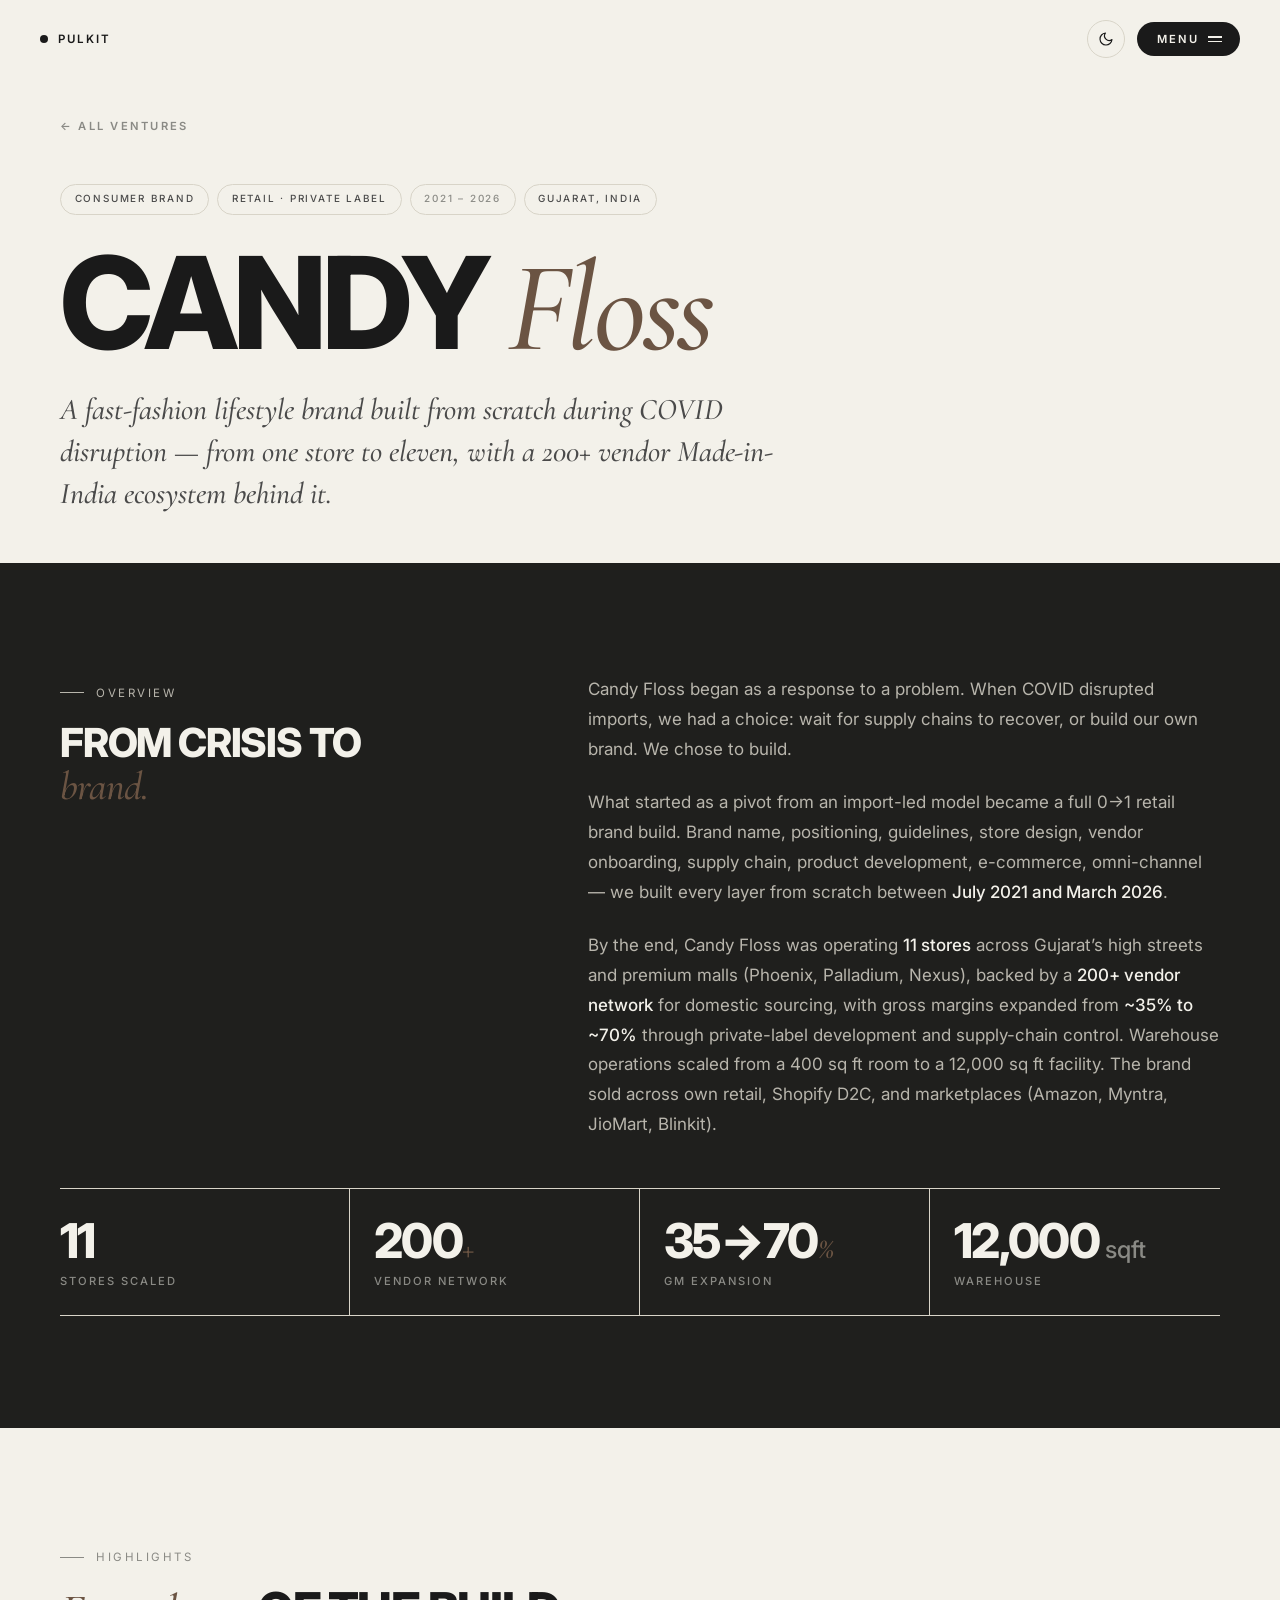
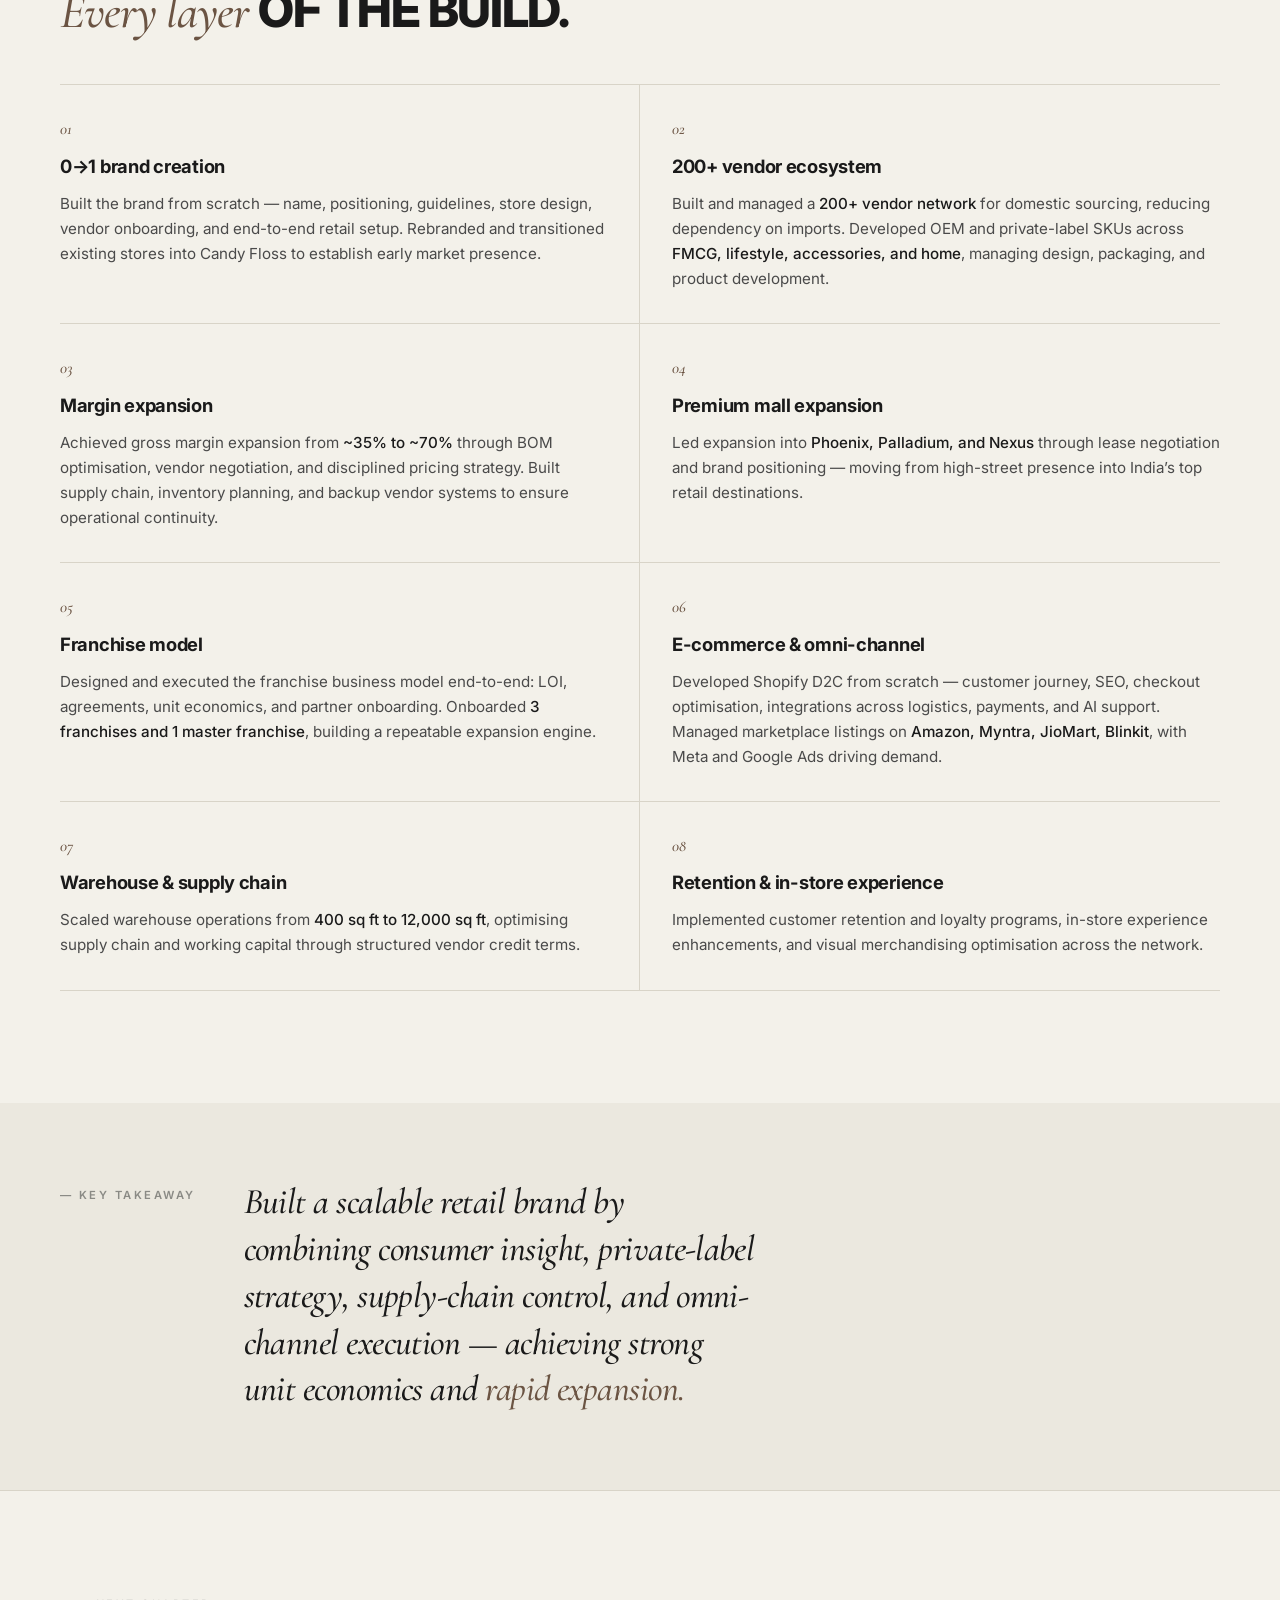
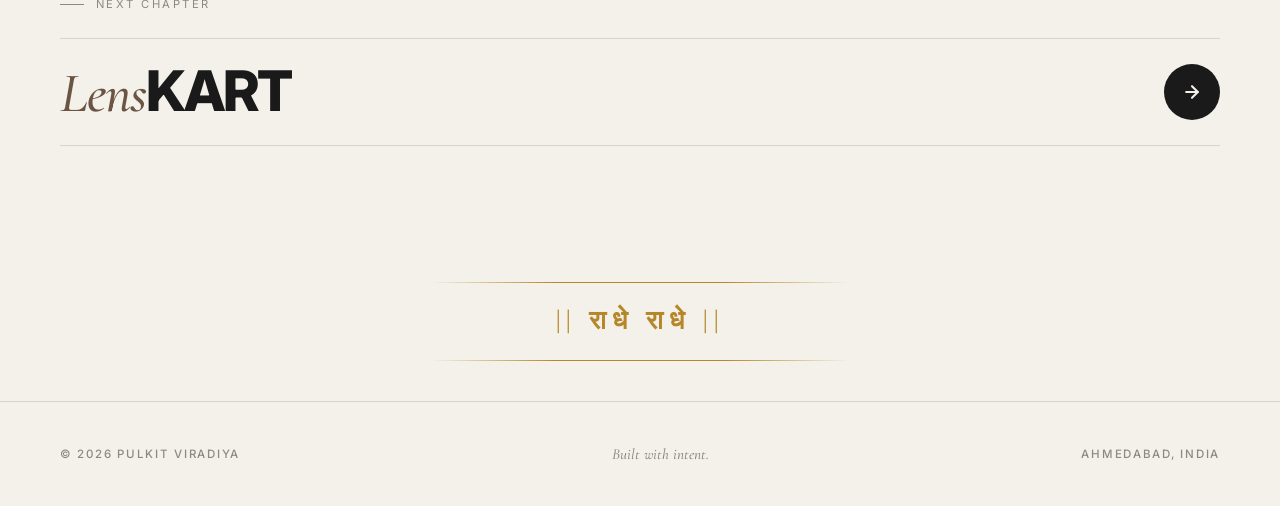
==== candy-floss.html @ 80aed4a4 "Fix stat grid padding and dark mode border visibility" ====
<!DOCTYPE html>
<html lang="en" data-theme="light">
<head>
<meta charset="UTF-8" />
<meta name="viewport" content="width=device-width, initial-scale=1.0" />
<meta name="description" content="Candy Floss — a fast-fashion lifestyle brand built 0→1 during COVID, scaled to 11 stores across Gujarat with a Made-in-India private label ecosystem. Co-founded by Pulkit Viradiya." />
<title>Candy Floss — Pulkit Viradiya</title>
<link rel="preconnect" href="https://fonts.googleapis.com">
<link rel="preconnect" href="https://fonts.gstatic.com" crossorigin>
<link href="https://fonts.googleapis.com/css2?family=Cormorant+Garamond:ital,wght@0,400;0,500;0,600;0,700;1,400;1,500;1,600&family=Inter:wght@300;400;500;600;700;800&display=swap" rel="stylesheet">
<style>

  :root {
    --bg: #f3f1ea; --bg-deep: #ebe8df; --bg-card: #ffffff;
    --ink: #1a1a1a; --ink-soft: #4a4a4a; --ink-mute: #8a8a85;
    --line: #d8d4c8;
    --dark-bg: #1f1f1d; --dark-bg-2: #2a2a26;
    --dark-ink: #f3f1ea; --dark-ink-soft: #b8b5ac; --dark-line: #3a3a36;
    --accent: #6b5443;
    --serif: 'Cormorant Garamond', Georgia, serif;
    --sans: 'Inter', -apple-system, BlinkMacSystemFont, sans-serif;
    --maxw: 1240px;
    --pad: clamp(1.25rem, 4vw, 2.5rem);
    --section-pad: clamp(4rem, 9vw, 7rem);
  }
  [data-theme="dark"] {
    --bg: #161614; --bg-deep: #1f1f1d; --bg-card: #1f1f1d;
    --ink: #f3f1ea; --ink-soft: #c9c6bd; --ink-mute: #7a7872;
    --line: #484840; --accent: #c69a7a;
  }
  * { box-sizing: border-box; margin: 0; padding: 0; }
  html { scroll-behavior: smooth; }
  body {
    font-family: var(--sans); background: var(--bg); color: var(--ink);
    line-height: 1.6; font-size: 16px;
    -webkit-font-smoothing: antialiased; -moz-osx-font-smoothing: grayscale;
    transition: background 0.4s, color 0.4s; overflow-x: hidden;
  }
  ::selection { background: var(--ink); color: var(--bg); }
  .container { max-width: var(--maxw); margin: 0 auto; padding: 0 var(--pad); }
  section { padding: var(--section-pad) 0; }

  /* Nav */
  .nav { position: fixed; top: 0; left: 0; right: 0; z-index: 50;
    padding: 1.25rem var(--pad); display: flex; align-items: center;
    justify-content: space-between; transition: background 0.4s, backdrop-filter 0.4s; }
  .nav.scrolled { background: color-mix(in srgb, var(--bg) 85%, transparent);
    backdrop-filter: blur(12px); -webkit-backdrop-filter: blur(12px);
    border-bottom: 1px solid var(--line); }
  .nav-logo { display: inline-flex; align-items: center; gap: 0.6rem;
    text-decoration: none; color: var(--ink); font-size: 0.72rem;
    font-weight: 600; letter-spacing: 0.18em; text-transform: uppercase; }
  .nav-logo .dot { width: 8px; height: 8px; border-radius: 50%; background: var(--ink); }
  .nav-right { display: flex; align-items: center; gap: 0.75rem; }
  .menu-pill { display: inline-flex; align-items: center; gap: 0.6rem;
    background: var(--ink); color: var(--bg); padding: 0.65rem 1.1rem 0.65rem 1.25rem;
    border-radius: 999px; font-size: 0.7rem; font-weight: 600;
    letter-spacing: 0.18em; text-transform: uppercase; border: none;
    cursor: pointer; transition: transform 0.2s; font-family: var(--sans); }
  .menu-pill:hover { transform: translateY(-1px); }
  .menu-pill .lines { display: flex; flex-direction: column; gap: 3px; }
  .menu-pill .lines span { display: block; width: 14px; height: 1.5px; background: var(--bg); }
  .theme-toggle { background: transparent; border: 1px solid var(--line);
    color: var(--ink); width: 38px; height: 38px; border-radius: 50%;
    cursor: pointer; display: inline-flex; align-items: center;
    justify-content: center; transition: border-color 0.2s, transform 0.3s; }
  .theme-toggle:hover { border-color: var(--ink); transform: rotate(20deg); }
  .theme-toggle svg { width: 16px; height: 16px; }
  .theme-toggle .sun { display: none; }
  [data-theme="dark"] .theme-toggle .sun { display: block; }
  [data-theme="dark"] .theme-toggle .moon { display: none; }

  /* Menu overlay */
  .menu-overlay { position: fixed; inset: 0; background: var(--ink);
    color: var(--bg); z-index: 100; display: flex; align-items: center;
    justify-content: center; opacity: 0; pointer-events: none;
    transition: opacity 0.4s; }
  .menu-overlay.open { opacity: 1; pointer-events: auto; }
  .menu-overlay ul { list-style: none; text-align: center;
    display: flex; flex-direction: column; gap: 1.25rem; }
  .menu-overlay a { font-family: var(--serif); font-size: clamp(2.25rem, 7vw, 4.5rem);
    color: var(--bg); text-decoration: none; font-weight: 500;
    line-height: 1; letter-spacing: -0.02em; transition: opacity 0.2s;
    display: inline-block; }
  .menu-overlay a:hover { opacity: 0.6; font-style: italic; }
  .menu-overlay .close { position: absolute; top: 1.5rem; right: 1.5rem;
    background: transparent; border: 1px solid var(--bg); color: var(--bg);
    width: 44px; height: 44px; border-radius: 50%; cursor: pointer;
    font-size: 1.25rem; }

  /* Marquee */
  .marquee { background: var(--ink); color: var(--bg); padding: 1.25rem 0;
    overflow: hidden; white-space: nowrap; }
  .marquee-track { display: inline-flex; animation: marquee 35s linear infinite; will-change: transform; }
  .marquee-group { display: inline-flex; align-items: center; gap: 2.5rem; padding-right: 2.5rem; }
  .marquee span { font-family: var(--serif); font-style: italic;
    font-size: clamp(1.5rem, 3vw, 2.25rem); font-weight: 500; letter-spacing: -0.01em; }
  .marquee .diamond { color: var(--accent); font-family: var(--sans);
    font-style: normal; font-size: 1rem; }
  @keyframes marquee { from { transform: translateX(0); } to { transform: translateX(-50%); } }

  /* Section heading */
  .section-label { font-size: 0.72rem; letter-spacing: 0.22em;
    text-transform: uppercase; color: var(--ink-mute); margin-bottom: 1.25rem;
    display: inline-flex; align-items: center; gap: 0.75rem; }
  .section-label::before { content: ''; width: 24px; height: 1px; background: var(--ink-mute); }

  /* Footer */
  footer { border-top: 1px solid var(--line); padding: 2.5rem 0; }
  .footer-inner { max-width: var(--maxw); margin: 0 auto; padding: 0 var(--pad);
    display: flex; justify-content: space-between; align-items: center;
    flex-wrap: wrap; gap: 1rem; font-size: 0.72rem; color: var(--ink-mute);
    letter-spacing: 0.15em; text-transform: uppercase; font-weight: 500; }
  .footer-inner .mark { font-family: var(--serif); font-style: italic;
    text-transform: none; letter-spacing: 0; font-size: 0.95rem; }
  /* Radhe Radhe */
  .radhe-section { text-align: center; padding: 2.5rem var(--pad) 2.5rem; }
  .radhe-rule { border: none; height: 1px;
    background: linear-gradient(to right, transparent, #b5872a 30%, #b5872a 70%, transparent);
    margin: 0 auto; max-width: 420px; }
  .radhe-text { font-family: var(--serif); font-size: 1.65rem; font-weight: 700;
    letter-spacing: 0.24em; color: #b5872a; padding: 1.1rem 0; display: block; }
  [data-theme="dark"] .radhe-rule { background: linear-gradient(to right, transparent, #e8c46a 30%, #e8c46a 70%, transparent); }
  [data-theme="dark"] .radhe-text { color: #e8c46a; }

  /* Reveal */
  .reveal { opacity: 0; transform: translateY(28px);
    transition: opacity 1s cubic-bezier(0.2, 0.8, 0.2, 1),
                transform 1s cubic-bezier(0.2, 0.8, 0.2, 1); }
  .reveal.in { opacity: 1; transform: translateY(0); }
  .reveal.delay-1 { transition-delay: 0.08s; }
  .reveal.delay-2 { transition-delay: 0.16s; }
  .reveal.delay-3 { transition-delay: 0.24s; }
  .reveal.delay-4 { transition-delay: 0.32s; }

  @media (prefers-reduced-motion: reduce) {
    *, *::before, *::after { animation-duration: 0.01ms !important; transition-duration: 0.01ms !important; }
    .reveal { opacity: 1; transform: none; }
    .marquee-track { animation: none; }
  }


  /* Venture detail page */
  .v-hero { padding-top: 7rem; padding-bottom: 3rem; position: relative; }
  .v-back { display: inline-flex; align-items: center; gap: 0.5rem;
    font-size: 0.7rem; letter-spacing: 0.2em; text-transform: uppercase;
    color: var(--ink-mute); text-decoration: none; font-weight: 600;
    margin-bottom: 3rem; transition: color 0.2s, gap 0.3s; }
  .v-back:hover { color: var(--ink); gap: 0.75rem; }
  .v-meta-row { display: flex; gap: 0.5rem; flex-wrap: wrap; margin-bottom: 2rem; }
  .v-tag { font-size: 0.62rem; letter-spacing: 0.18em; text-transform: uppercase;
    color: var(--ink-soft); border: 1px solid var(--line); padding: 0.4rem 0.85rem;
    border-radius: 999px; font-weight: 500; }
  .v-tag.status-current { color: var(--accent); border-color: var(--accent); }
  .v-tag.status-past { color: var(--ink-mute); }
  .v-hero h1 { font-family: var(--sans); font-weight: 800;
    font-size: clamp(3rem, 11vw, 8rem); line-height: 0.88;
    letter-spacing: -0.04em; text-transform: uppercase; margin-bottom: 1.5rem; }
  .v-hero h1 em { font-family: var(--serif); font-style: italic;
    font-weight: 500; color: var(--accent); text-transform: none; letter-spacing: -0.025em; }
  .v-tagline { font-family: var(--serif); font-style: italic;
    font-size: clamp(1.35rem, 2.5vw, 1.875rem); color: var(--ink-soft);
    line-height: 1.4; max-width: 720px; font-weight: 500; }

  /* Overview band — dark */
  .v-overview { background: var(--dark-bg); color: var(--dark-ink); }
  [data-theme="dark"] .v-overview { background: var(--dark-bg-2); }
  .v-overview .section-label { color: var(--dark-ink-soft); }
  .v-overview .section-label::before { background: var(--dark-ink-soft); }
  .v-overview-grid { display: grid; grid-template-columns: 1fr 1.4fr;
    gap: clamp(2rem, 6vw, 5rem); align-items: start; }
  @media (max-width: 900px) { .v-overview-grid { grid-template-columns: 1fr; gap: 2rem; } }
  .v-overview h2 { font-family: var(--sans); font-weight: 800;
    font-size: clamp(1.75rem, 3.5vw, 2.5rem); line-height: 1.05;
    letter-spacing: -0.03em; text-transform: uppercase; }
  .v-overview h2 em { font-family: var(--serif); font-style: italic;
    font-weight: 500; color: var(--accent); text-transform: none; letter-spacing: -0.02em; }
  .v-overview p { font-size: 1.0625rem; color: var(--dark-ink-soft);
    line-height: 1.75; margin-bottom: 1.5rem; max-width: 62ch; }
  .v-overview p:last-child { margin-bottom: 0; }
  .v-overview strong { color: var(--dark-ink); font-weight: 500; }

  /* Stats hero — big numbers */
  .v-stats-hero { display: grid; grid-template-columns: repeat(4, 1fr);
    border-top: 1px solid var(--line); border-bottom: 1px solid var(--line);
    margin-top: 3rem; }
  @media (max-width: 700px) { .v-stats-hero { grid-template-columns: repeat(2, 1fr); } }
  .v-stat { padding: 1.75rem var(--pad) 1.5rem 1.5rem; border-right: 1px solid var(--line); }
  .v-stat:first-child { padding-left: 0; }
  .v-stat:last-child { border-right: none; }
  @media (max-width: 700px) {
    .v-stat:nth-child(2) { border-right: none; }
    .v-stat:nth-child(1), .v-stat:nth-child(2) { border-bottom: 1px solid var(--line); }
  }
  .v-stat-num { font-family: var(--sans); font-weight: 800;
    font-size: clamp(2rem, 4.5vw, 3rem); letter-spacing: -0.035em;
    line-height: 1; margin-bottom: 0.5rem; }
  .v-stat-num em { font-family: var(--serif); font-style: italic;
    color: var(--accent); font-weight: 500; font-size: 0.65em; }
  .v-stat-num .unit { font-family: var(--sans); font-style: normal;
    color: var(--ink-mute); font-weight: 500; font-size: 0.5em; letter-spacing: 0; }
  .v-stat-lbl { font-size: 0.7rem; letter-spacing: 0.18em;
    text-transform: uppercase; color: var(--ink-mute); font-weight: 500; }

  /* Highlights section */
  .v-highlights .section-title { font-family: var(--sans); font-weight: 800;
    font-size: clamp(2rem, 4.5vw, 3rem); line-height: 1.0;
    letter-spacing: -0.03em; text-transform: uppercase; margin-bottom: 3rem;
    max-width: 800px; }
  .v-highlights .section-title em { font-family: var(--serif); font-style: italic;
    font-weight: 500; color: var(--accent); text-transform: none; letter-spacing: -0.02em; }
  .v-highlight-grid { display: grid; grid-template-columns: repeat(2, 1fr);
    gap: 0; border-top: 1px solid var(--line); }
  @media (max-width: 800px) { .v-highlight-grid { grid-template-columns: 1fr; } }
  .v-highlight { padding: 2rem 2rem 2rem 0; border-bottom: 1px solid var(--line);
    border-right: 1px solid var(--line); }
  .v-highlight:nth-child(2n) { border-right: none; padding-right: 0; padding-left: 2rem; }
  @media (max-width: 800px) {
    .v-highlight { border-right: none; padding-right: 0; padding-left: 0; }
    .v-highlight:nth-child(2n) { padding-left: 0; }
  }
  .v-highlight-num { font-family: var(--serif); font-style: italic;
    color: var(--accent); font-weight: 500; font-size: 1rem;
    letter-spacing: -0.01em; margin-bottom: 0.75rem; display: block; }
  .v-highlight h3 { font-family: var(--sans); font-weight: 700;
    font-size: 1.15rem; line-height: 1.3; letter-spacing: -0.015em;
    margin-bottom: 0.75rem; color: var(--ink); }
  .v-highlight p { font-size: 0.95rem; color: var(--ink-soft); line-height: 1.65; }
  .v-highlight p strong { color: var(--ink); font-weight: 500; }

  /* Outcome / pullquote */
  .v-outcome { padding: clamp(3rem, 6vw, 5rem) 0; background: var(--bg-deep); }
  [data-theme="dark"] .v-outcome { background: var(--bg-deep); }
  .v-outcome-inner { display: grid; grid-template-columns: auto 1fr;
    gap: clamp(1.5rem, 4vw, 3rem); align-items: start; max-width: var(--maxw);
    margin: 0 auto; padding: 0 var(--pad); }
  @media (max-width: 700px) { .v-outcome-inner { grid-template-columns: 1fr; } }
  .v-outcome-label { font-size: 0.7rem; letter-spacing: 0.22em;
    text-transform: uppercase; color: var(--ink-mute); font-weight: 600;
    padding-top: 0.5rem; }
  .v-outcome blockquote { font-family: var(--serif); font-style: italic;
    font-weight: 500; font-size: clamp(1.5rem, 3.2vw, 2.25rem);
    line-height: 1.3; color: var(--ink); letter-spacing: -0.015em;
    max-width: 32ch; }
  .v-outcome blockquote em { color: var(--accent); }

  /* Next venture */
  .v-next { padding: clamp(4rem, 8vw, 6rem) 0; border-top: 1px solid var(--line); }
  .v-next-eyebrow { font-size: 0.7rem; letter-spacing: 0.22em;
    text-transform: uppercase; color: var(--ink-mute); margin-bottom: 1.5rem;
    display: inline-flex; align-items: center; gap: 0.75rem; }
  .v-next-eyebrow::before { content: ''; width: 24px; height: 1px; background: var(--ink-mute); }
  .v-next a { display: flex; justify-content: space-between; align-items: center;
    gap: 2rem; text-decoration: none; color: var(--ink); padding: 1.5rem 0;
    border-top: 1px solid var(--line); border-bottom: 1px solid var(--line);
    transition: padding 0.3s; flex-wrap: wrap; }
  .v-next a:hover { padding-left: 0.75rem; }
  .v-next-title { font-family: var(--sans); font-weight: 800;
    font-size: clamp(2rem, 5vw, 3.5rem); line-height: 1; letter-spacing: -0.03em;
    text-transform: uppercase; }
  .v-next-title em { font-family: var(--serif); font-style: italic;
    font-weight: 500; color: var(--accent); text-transform: none; letter-spacing: -0.02em; }
  .v-next-arrow { width: 56px; height: 56px; border-radius: 50%;
    background: var(--ink); color: var(--bg); display: inline-flex;
    align-items: center; justify-content: center; flex-shrink: 0;
    transition: transform 0.3s; }
  .v-next a:hover .v-next-arrow { transform: rotate(-45deg); }

</style>
</head>
<body>

<nav class="nav" id="nav">
  <a href="index.html" class="nav-logo"><span class="dot"></span> Pulkit</a>
  <div class="nav-right">
    <button class="theme-toggle" id="themeToggle" aria-label="Toggle theme">
      <svg class="moon" viewBox="0 0 24 24" fill="none" stroke="currentColor" stroke-width="1.75" stroke-linecap="round" stroke-linejoin="round"><path d="M21 12.79A9 9 0 1 1 11.21 3 7 7 0 0 0 21 12.79z"/></svg>
      <svg class="sun" viewBox="0 0 24 24" fill="none" stroke="currentColor" stroke-width="1.75" stroke-linecap="round" stroke-linejoin="round"><circle cx="12" cy="12" r="4"/><path d="M12 2v2M12 20v2M4.93 4.93l1.41 1.41M17.66 17.66l1.41 1.41M2 12h2M20 12h2M4.93 19.07l1.41-1.41M17.66 6.34l1.41-1.41"/></svg>
    </button>
    <button class="menu-pill" id="menuOpen" aria-label="Open menu">Menu <span class="lines"><span></span><span></span></span></button>
  </div>
</nav>

<div class="menu-overlay" id="menuOverlay" aria-hidden="true">
  <button class="close" id="menuClose" aria-label="Close menu">&times;</button>
  <ul>
    <li><a href="index.html#about" data-menu-link>About</a></li>
    <li><a href="journey.html" data-menu-link>Journey</a></li>
    <li><a href="index.html#ventures" data-menu-link>Ventures</a></li>
    <li><a href="pujan-energy.html" data-menu-link>Pujan Energy</a></li>
    <li><a href="candy-floss.html" data-menu-link>Candy Floss</a></li>
    <li><a href="lenskart.html" data-menu-link>Lenskart</a></li>
    <li><a href="ximivogue.html" data-menu-link>Ximivogue</a></li>
    <li><a href="index.html#contact" data-menu-link>Contact</a></li>
  </ul>
</div>

<main id="top">

  <section class="v-hero">
    <div class="container">
      <a href="index.html#ventures" class="v-back reveal">&larr; All ventures</a>
      <div class="v-meta-row reveal delay-1">
        <span class="v-tag ">Consumer Brand</span>
        <span class="v-tag ">Retail &middot; Private Label</span>
        <span class="v-tag status-past">2021 &ndash; 2026</span>
        <span class="v-tag ">Gujarat, India</span>
      </div>
      <h1 class="reveal delay-1">Candy <em>Floss</em></h1>
      <p class="v-tagline reveal delay-2">A fast-fashion lifestyle brand built from scratch during COVID disruption &mdash; from one store to <em>eleven,</em> with a 200+ vendor Made-in-India ecosystem behind it.</p>
    </div>
  </section>

  <section class="v-overview">
    <div class="container">
      <div class="v-overview-grid">
        <div class="reveal">
          <div class="section-label">Overview</div>
          <h2>From crisis to<br><em>brand.</em></h2>
        </div>
        <div class="reveal delay-1">
          <p>Candy Floss began as a response to a problem. When COVID disrupted imports, we had a choice: wait for supply chains to recover, or build our own brand. We chose to build.</p>
          <p>What started as a pivot from an import-led model became a full 0&rarr;1 retail brand build. Brand name, positioning, guidelines, store design, vendor onboarding, supply chain, product development, e-commerce, omni-channel &mdash; we built every layer from scratch between <strong>July 2021 and March 2026</strong>.</p>
          <p>By the end, Candy Floss was operating <strong>11 stores</strong> across Gujarat&rsquo;s high streets and premium malls (Phoenix, Palladium, Nexus), backed by a <strong>200+ vendor network</strong> for domestic sourcing, with gross margins expanded from <strong>~35% to ~70%</strong> through private-label development and supply-chain control. Warehouse operations scaled from a 400 sq ft room to a 12,000 sq ft facility. The brand sold across own retail, Shopify D2C, and marketplaces (Amazon, Myntra, JioMart, Blinkit).</p>
        </div>
      </div>
      <div class="v-stats-hero reveal delay-2">
        <div class="v-stat"><div class="v-stat-num">11</div><div class="v-stat-lbl">Stores scaled</div></div>
        <div class="v-stat"><div class="v-stat-num">200<em>+</em></div><div class="v-stat-lbl">Vendor network</div></div>
        <div class="v-stat"><div class="v-stat-num">35&rarr;70<em>%</em></div><div class="v-stat-lbl">GM expansion</div></div>
        <div class="v-stat"><div class="v-stat-num">12,000<span class="unit"> sqft</span></div><div class="v-stat-lbl">Warehouse</div></div>
      </div>
    </div>
  </section>

  <section class="v-highlights">
    <div class="container">
      <div class="reveal">
        <div class="section-label">Highlights</div>
        <h2 class="section-title"><em>Every layer</em> of the build.</h2>
      </div>
      <div class="v-highlight-grid">
        <div class="v-highlight reveal">
          <span class="v-highlight-num">01</span>
          <h3>0&rarr;1 brand creation</h3>
          <p>Built the brand from scratch &mdash; name, positioning, guidelines, store design, vendor onboarding, and end-to-end retail setup. Rebranded and transitioned existing stores into Candy Floss to establish early market presence.</p>
        </div>
        <div class="v-highlight reveal">
          <span class="v-highlight-num">02</span>
          <h3>200+ vendor ecosystem</h3>
          <p>Built and managed a <strong>200+ vendor network</strong> for domestic sourcing, reducing dependency on imports. Developed OEM and private-label SKUs across <strong>FMCG, lifestyle, accessories, and home</strong>, managing design, packaging, and product development.</p>
        </div>
        <div class="v-highlight reveal">
          <span class="v-highlight-num">03</span>
          <h3>Margin expansion</h3>
          <p>Achieved gross margin expansion from <strong>~35% to ~70%</strong> through BOM optimisation, vendor negotiation, and disciplined pricing strategy. Built supply chain, inventory planning, and backup vendor systems to ensure operational continuity.</p>
        </div>
        <div class="v-highlight reveal">
          <span class="v-highlight-num">04</span>
          <h3>Premium mall expansion</h3>
          <p>Led expansion into <strong>Phoenix, Palladium, and Nexus</strong> through lease negotiation and brand positioning &mdash; moving from high-street presence into India&rsquo;s top retail destinations.</p>
        </div>
        <div class="v-highlight reveal">
          <span class="v-highlight-num">05</span>
          <h3>Franchise model</h3>
          <p>Designed and executed the franchise business model end-to-end: LOI, agreements, unit economics, and partner onboarding. Onboarded <strong>3 franchises and 1 master franchise</strong>, building a repeatable expansion engine.</p>
        </div>
        <div class="v-highlight reveal">
          <span class="v-highlight-num">06</span>
          <h3>E-commerce &amp; omni-channel</h3>
          <p>Developed Shopify D2C from scratch &mdash; customer journey, SEO, checkout optimisation, integrations across logistics, payments, and AI support. Managed marketplace listings on <strong>Amazon, Myntra, JioMart, Blinkit</strong>, with Meta and Google Ads driving demand.</p>
        </div>
        <div class="v-highlight reveal">
          <span class="v-highlight-num">07</span>
          <h3>Warehouse &amp; supply chain</h3>
          <p>Scaled warehouse operations from <strong>400 sq ft to 12,000 sq ft</strong>, optimising supply chain and working capital through structured vendor credit terms.</p>
        </div>
        <div class="v-highlight reveal">
          <span class="v-highlight-num">08</span>
          <h3>Retention &amp; in-store experience</h3>
          <p>Implemented customer retention and loyalty programs, in-store experience enhancements, and visual merchandising optimisation across the network.</p>
        </div>
      </div>
    </div>
  </section>

  <section class="v-outcome">
    <div class="v-outcome-inner">
      <div class="v-outcome-label reveal">— Key takeaway</div>
      <blockquote class="reveal delay-1">Built a scalable retail brand by combining consumer insight, private-label strategy, supply-chain control, and omni-channel execution &mdash; achieving strong unit economics and <em>rapid expansion.</em></blockquote>
    </div>
  </section>

  <section class="v-next">
    <div class="container">
      <div class="v-next-eyebrow reveal">Next chapter</div>
      <a href="lenskart.html" class="reveal delay-1">
        <span class="v-next-title"><em>Lens</em>kart</span>
        <span class="v-next-arrow">
          <svg width="20" height="20" viewBox="0 0 24 24" fill="none" stroke="currentColor" stroke-width="2.5" stroke-linecap="round" stroke-linejoin="round"><line x1="5" y1="12" x2="19" y2="12"/><polyline points="12 5 19 12 12 19"/></svg>
        </span>
      </a>
    </div>
  </section>

</main>

<div class="radhe-section">
  <hr class="radhe-rule">
  <span class="radhe-text">|| राधे राधे ||</span>
  <hr class="radhe-rule">
</div>
<footer>
  <div class="footer-inner">
    <span>&copy; <span id="year"></span> Pulkit Viradiya</span>
    <span class="mark">Built with intent.</span>
    <span>Ahmedabad, India</span>
  </div>
</footer>

<script>
  document.getElementById('year').textContent = new Date().getFullYear();
  const root = document.documentElement;
  const toggle = document.getElementById('themeToggle');
  const stored = localStorage.getItem('theme');
  const prefersDark = window.matchMedia('(prefers-color-scheme: dark)').matches;
  if (stored) root.setAttribute('data-theme', stored);
  else if (prefersDark) root.setAttribute('data-theme', 'dark');
  toggle.addEventListener('click', () => {
    const next = root.getAttribute('data-theme') === 'dark' ? 'light' : 'dark';
    root.setAttribute('data-theme', next);
    localStorage.setItem('theme', next);
  });
  const nav = document.getElementById('nav');
  const onScroll = () => { nav.classList.toggle('scrolled', window.scrollY > 20); };
  onScroll(); window.addEventListener('scroll', onScroll, { passive: true });
  const menuOverlay = document.getElementById('menuOverlay');
  document.getElementById('menuOpen').addEventListener('click', () => {
    menuOverlay.classList.add('open'); document.body.style.overflow = 'hidden';
  });
  document.getElementById('menuClose').addEventListener('click', () => {
    menuOverlay.classList.remove('open'); document.body.style.overflow = '';
  });
  document.querySelectorAll('[data-menu-link]').forEach(a => a.addEventListener('click', () => {
    menuOverlay.classList.remove('open'); document.body.style.overflow = '';
  }));
  document.addEventListener('keydown', (e) => { if (e.key === 'Escape') { menuOverlay.classList.remove('open'); document.body.style.overflow = ''; } });
  const io = new IntersectionObserver((entries) => {
    entries.forEach(entry => { if (entry.isIntersecting) { entry.target.classList.add('in'); io.unobserve(entry.target); } });
  }, { threshold: 0.12, rootMargin: '0px 0px -40px 0px' });
  document.querySelectorAll('.reveal').forEach(el => io.observe(el));
</script>

</body>
</html>
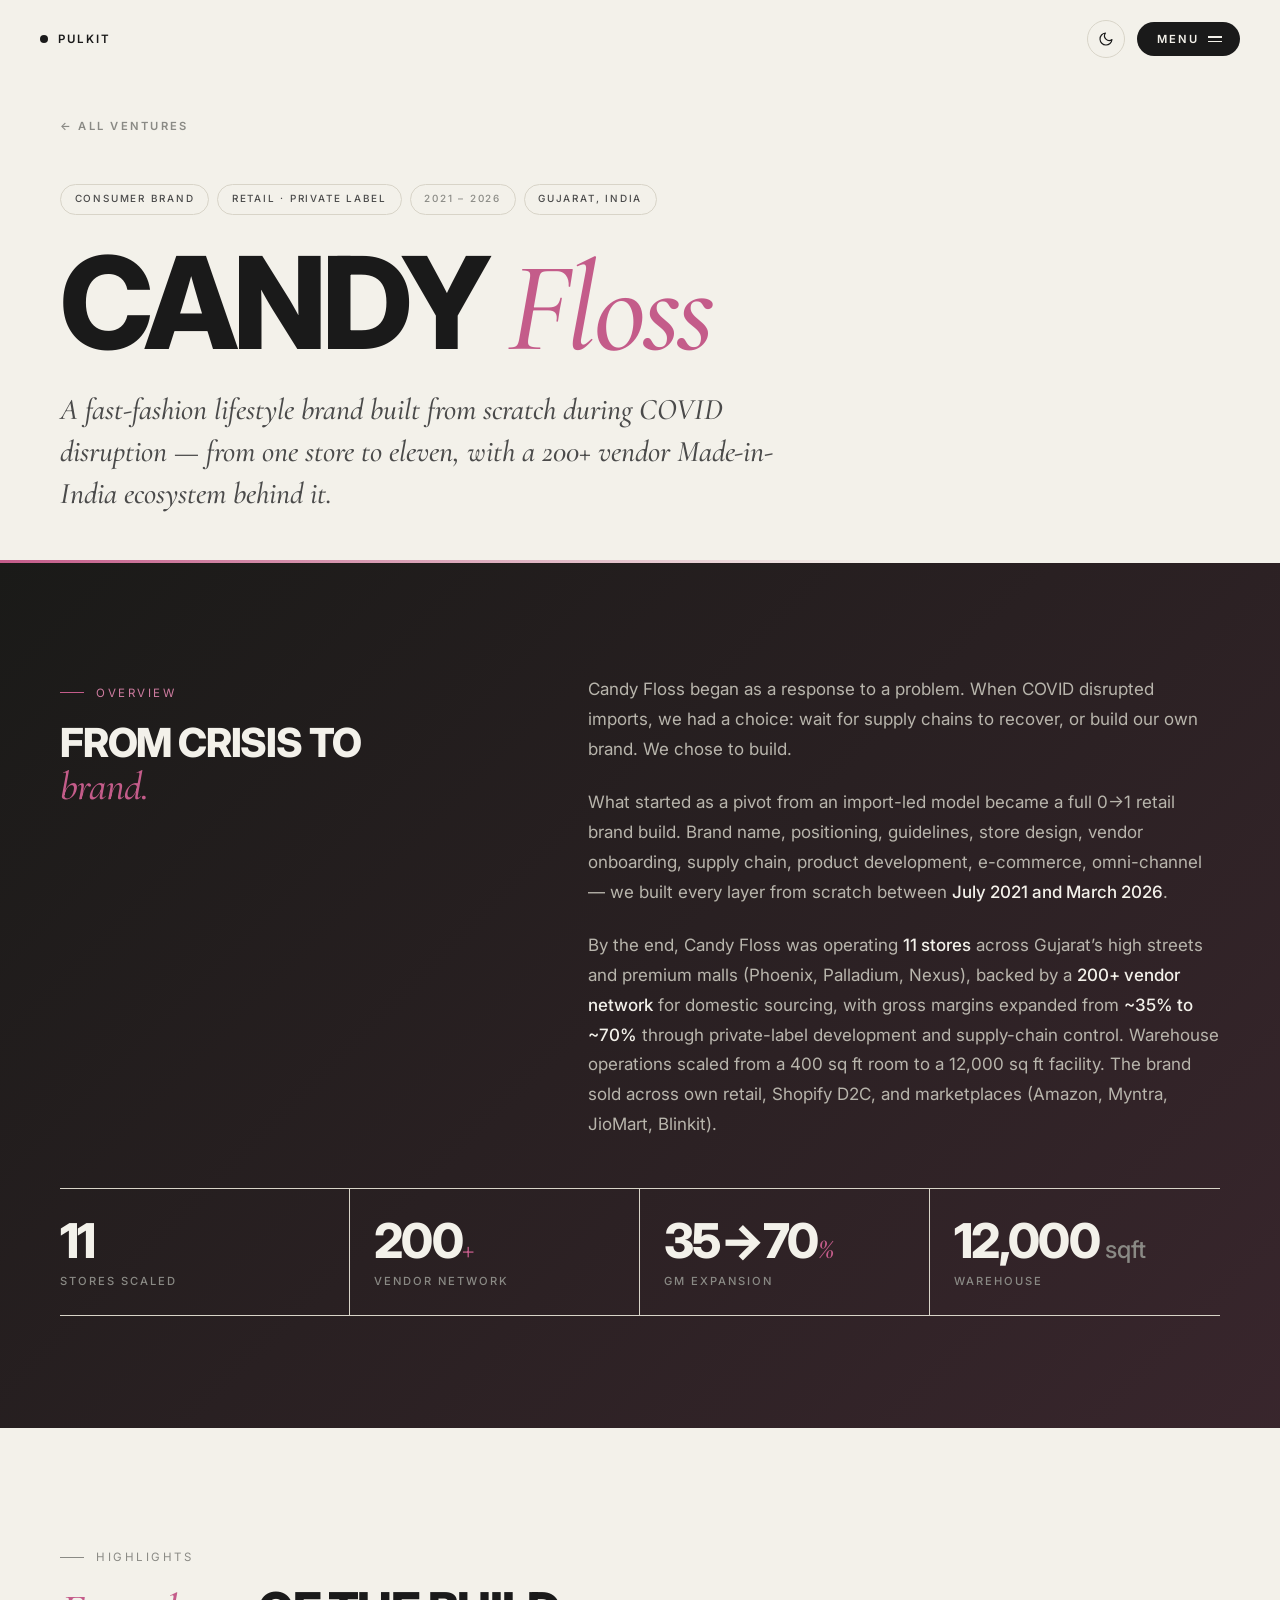
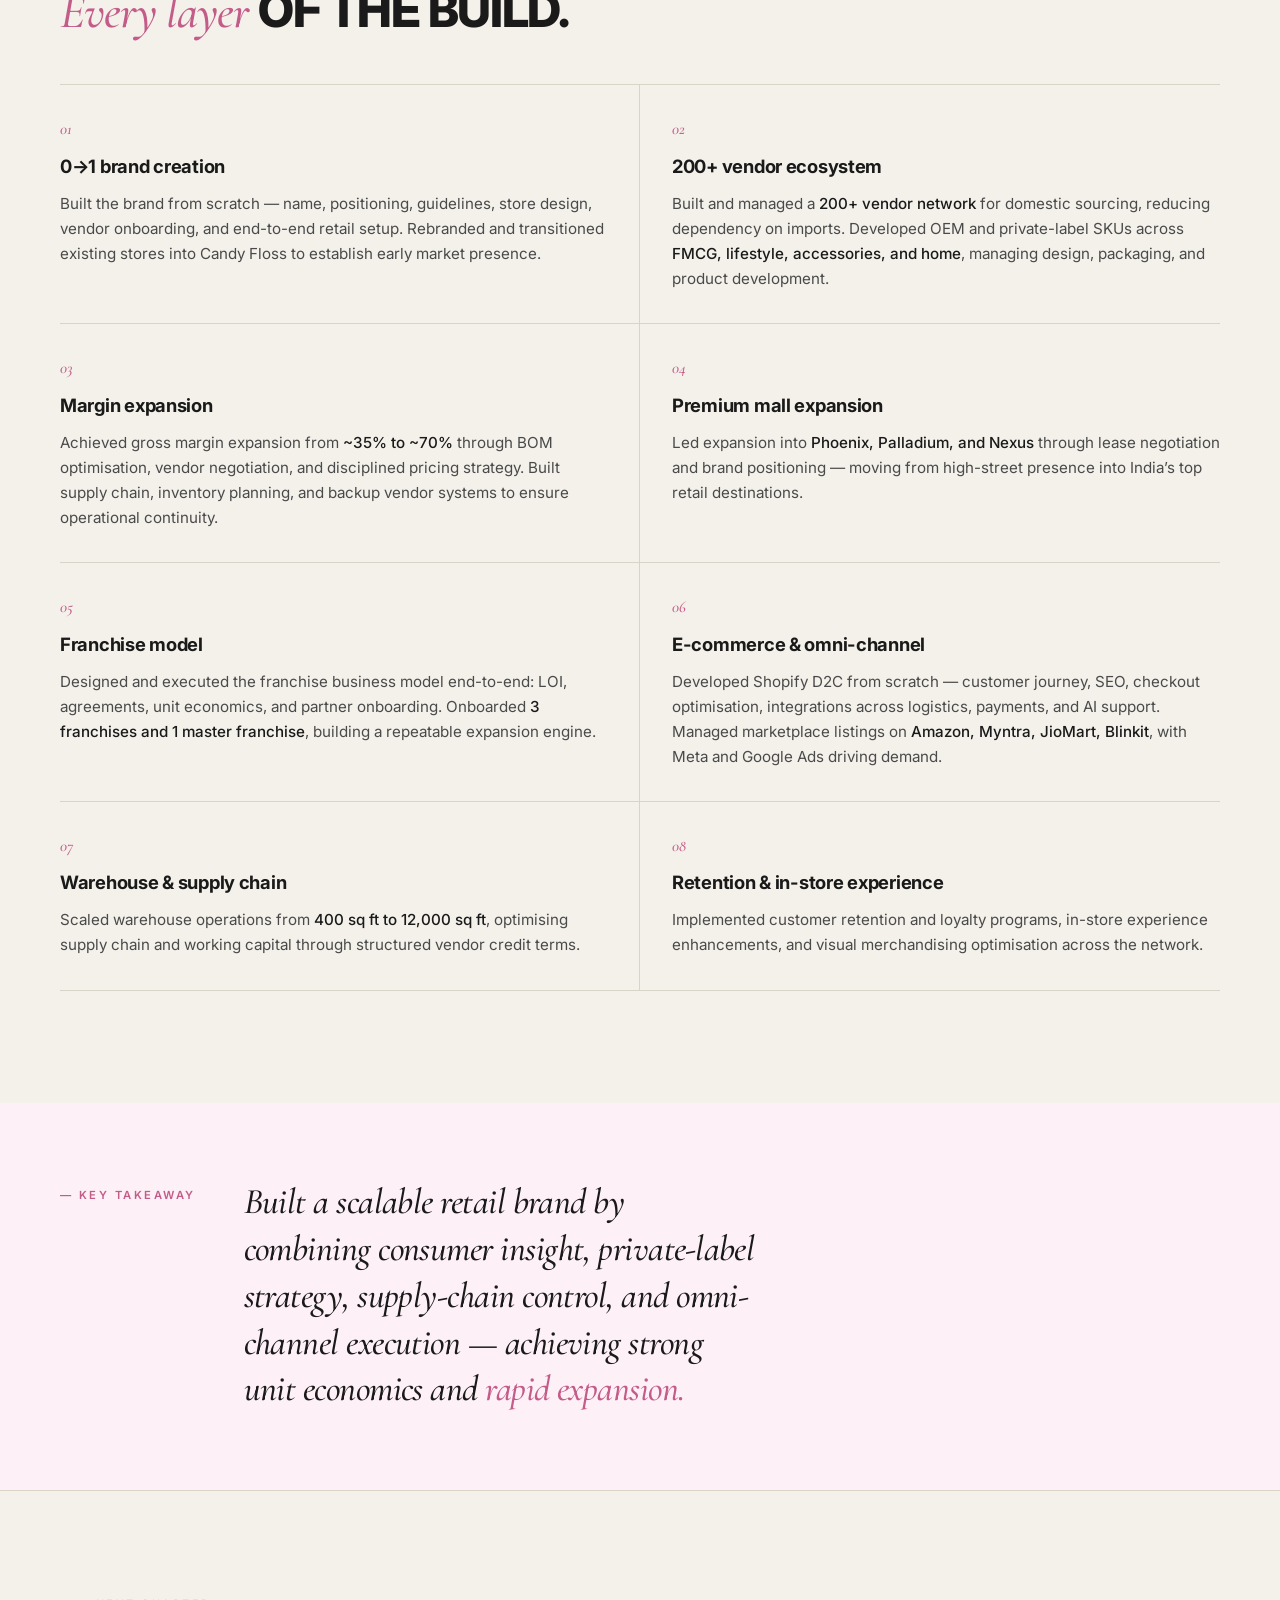
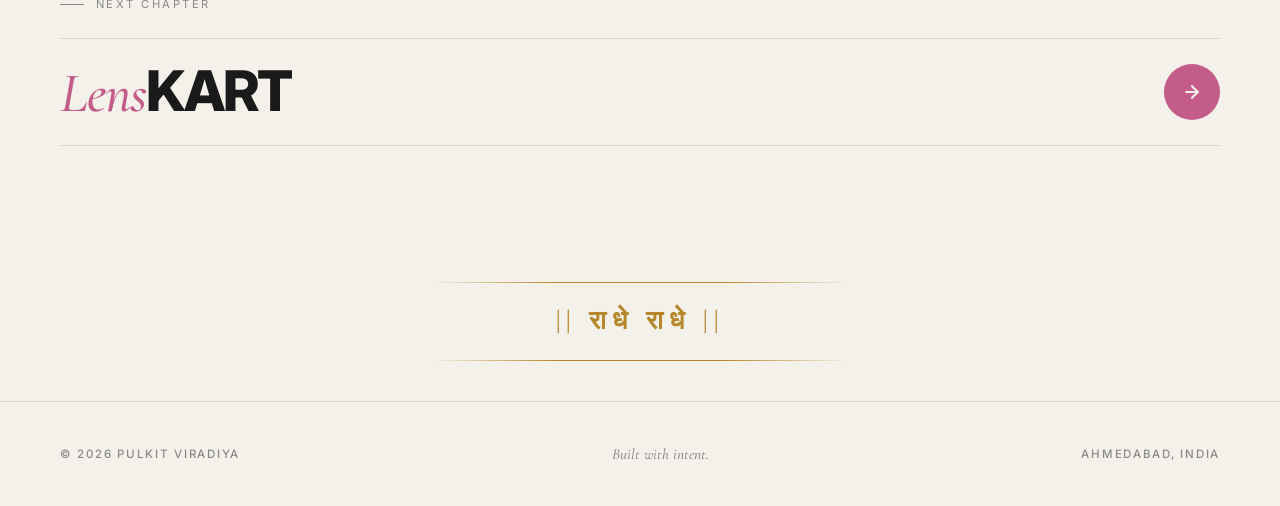
==== commit 9bd39a5b: "Update all pages with new content, preserve previous changes" ====
--- a/candy-floss.html
+++ b/candy-floss.html
@@ -265,6 +265,52 @@
     align-items: center; justify-content: center; flex-shrink: 0;
     transition: transform 0.3s; }
   .v-next a:hover .v-next-arrow { transform: rotate(-45deg); }
+
+
+  /* Per-venture colour theme */
+  :root {
+    --accent:       #c45c8a;
+    --accent-dark:  #8a3060;
+    --accent-light: #fdf0f6;
+    --accent-muted: rgba(196,92,138,0.15);
+  }
+  [data-theme="dark"] {
+    --accent: color-mix(in srgb, #c45c8a 80%, #fff);
+  }
+  .v-hero { position: relative; }
+  .v-hero::after {
+    content: "";
+    position: absolute;
+    bottom: 0; left: 0; right: 0;
+    height: 3px;
+    background: linear-gradient(90deg, #c45c8a, transparent 70%);
+  }
+  .v-hero h1 em { color: #c45c8a; }
+  .v-tag.status-current {
+    color: #c45c8a;
+    border-color: #c45c8a;
+    background: rgba(196,92,138,0.15);
+  }
+  .v-overview {
+    background: linear-gradient(135deg, #1a1a18 0%, color-mix(in srgb, #c45c8a 18%, #1a1a18) 100%);
+  }
+  .v-overview h2 em { color: #c45c8a; }
+  .v-stat-num em { color: #c45c8a; }
+  .section-title em { color: #c45c8a; }
+  .v-highlight-num { color: #c45c8a; }
+  .v-highlight { transition: border-color 0.3s; }
+  .v-highlight:hover { border-color: #c45c8a; }
+  .v-highlight:hover h3 { color: #c45c8a; transition: color 0.3s; }
+  .v-outcome { background: #fdf0f6; }
+  [data-theme="dark"] .v-outcome { background: color-mix(in srgb, #c45c8a 12%, #161614); }
+  .v-outcome blockquote em { color: #c45c8a; }
+  .v-outcome-label { color: #c45c8a; }
+  .v-next-arrow { background: #c45c8a; }
+  .v-next-title em { color: #c45c8a; }
+  .v-back:hover { color: #c45c8a; }
+  .v-overview .section-label::before { background: #c45c8a; }
+  .v-overview .section-label { color: color-mix(in srgb, #c45c8a 80%, #fff); }
+  /* end venture colour */
 
 </style>
 </head>
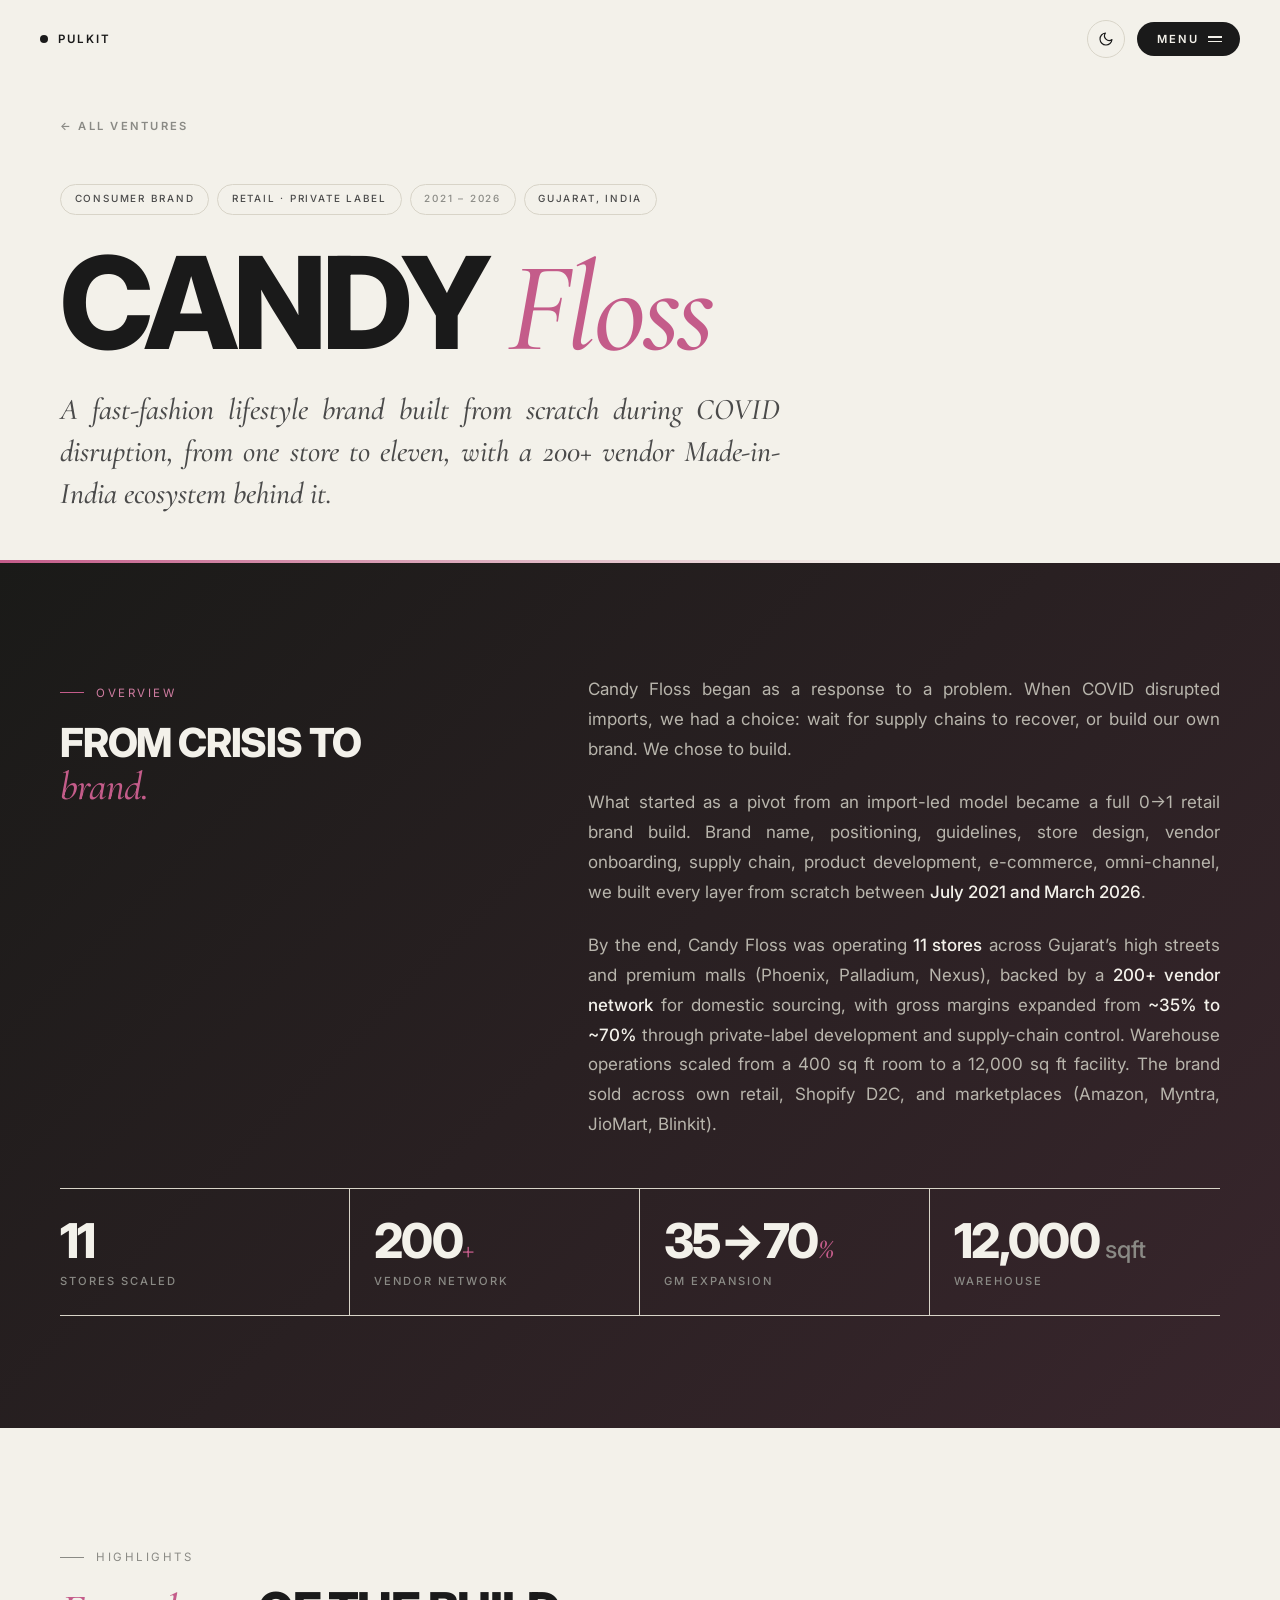
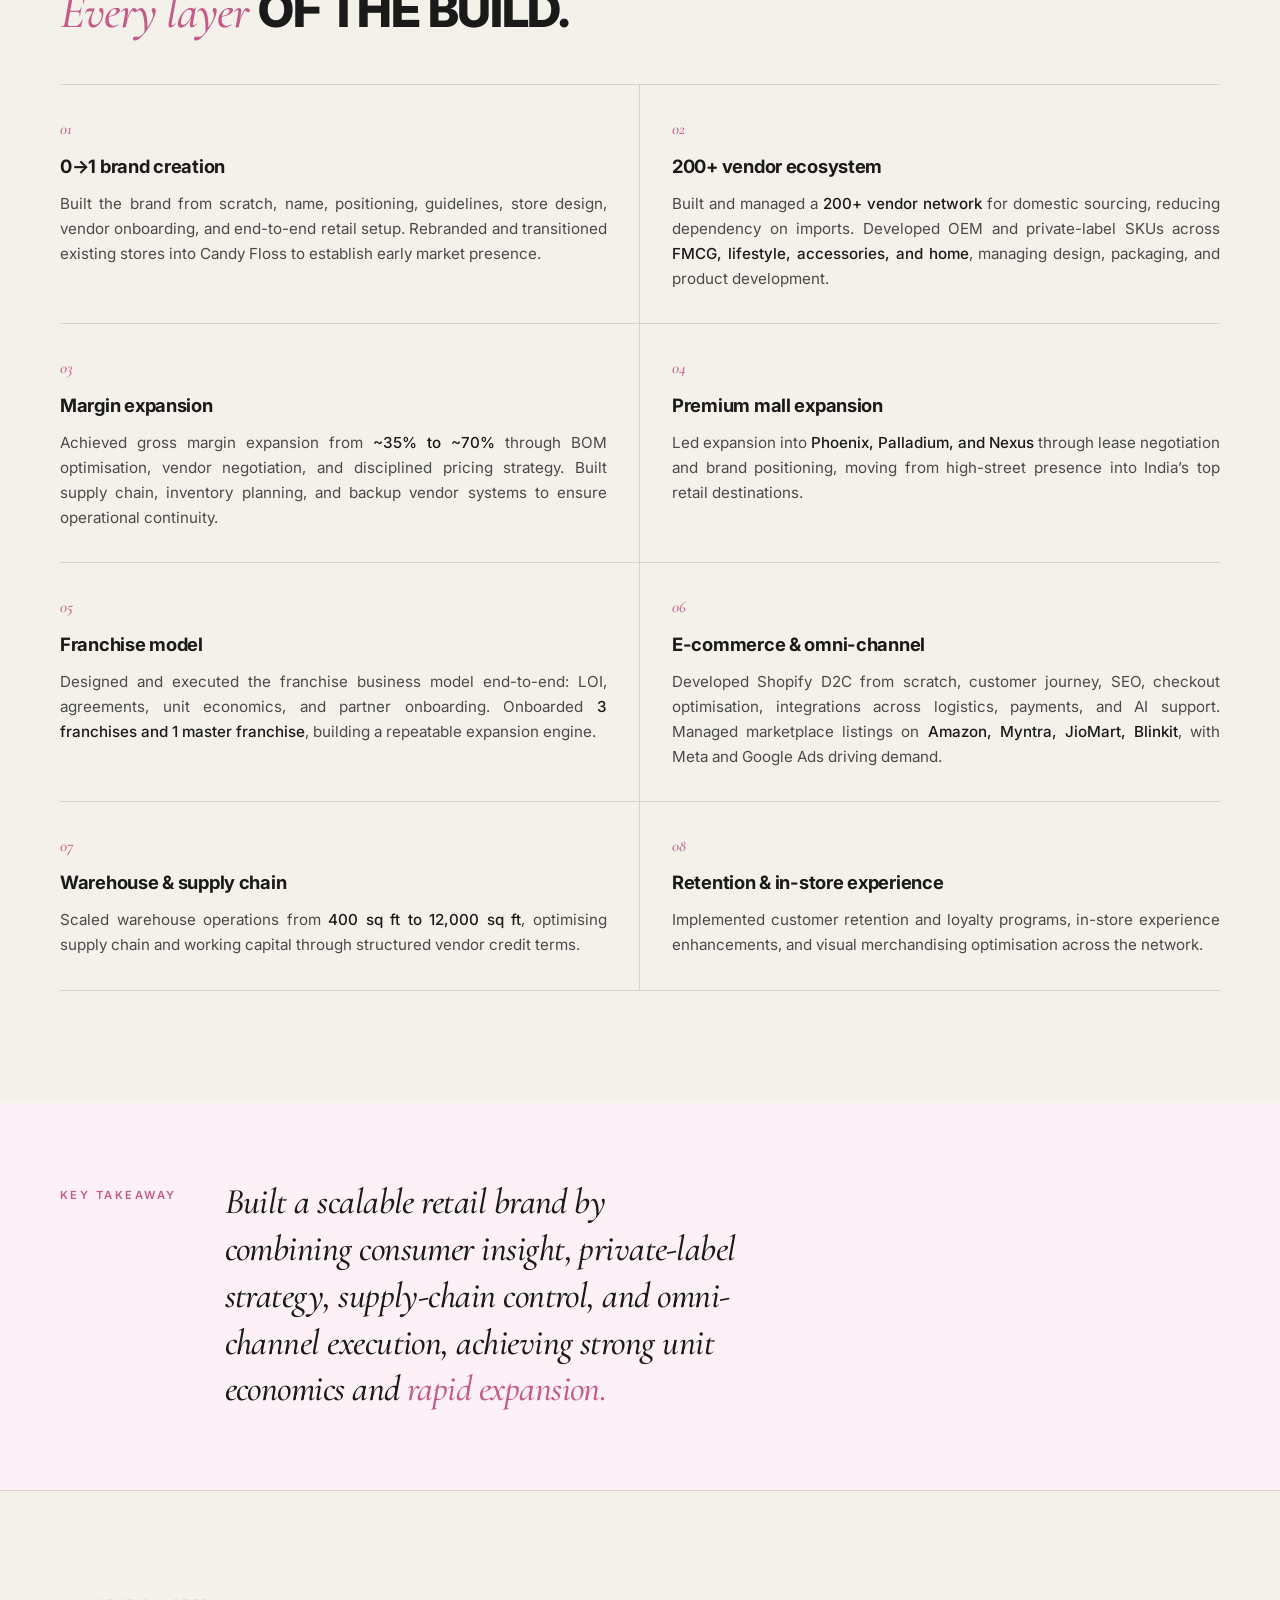
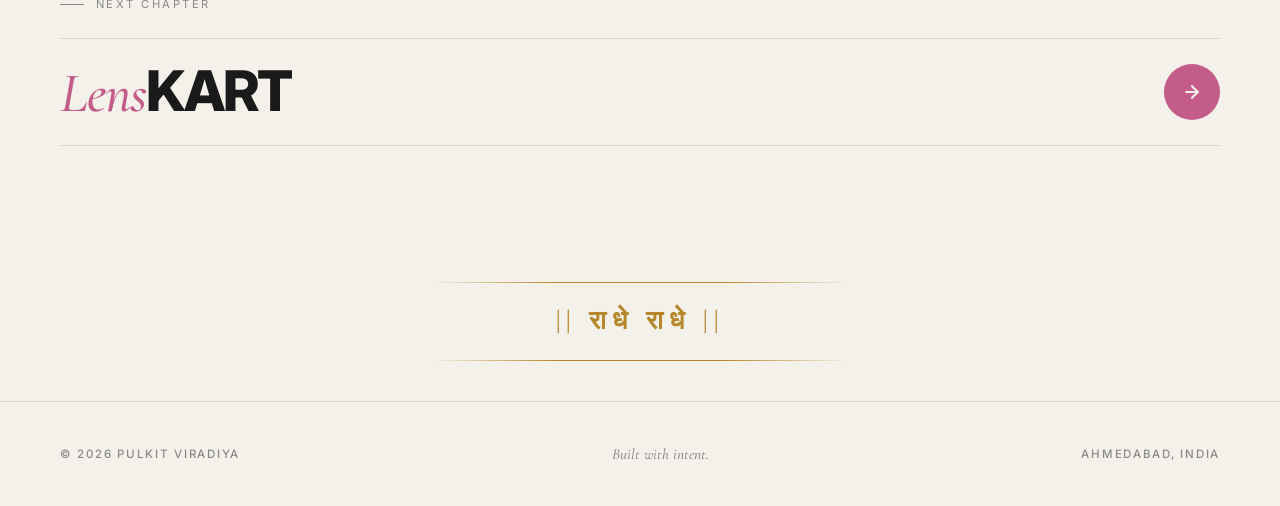
==== commit bc86d582: "Justify paragraph text and remove em dashes sitewide Added text-align: justify to all paragraphs acr" ====
--- a/candy-floss.html
+++ b/candy-floss.html
@@ -3,8 +3,8 @@
 <head>
 <meta charset="UTF-8" />
 <meta name="viewport" content="width=device-width, initial-scale=1.0" />
-<meta name="description" content="Candy Floss — a fast-fashion lifestyle brand built 0→1 during COVID, scaled to 11 stores across Gujarat with a Made-in-India private label ecosystem. Co-founded by Pulkit Viradiya." />
-<title>Candy Floss — Pulkit Viradiya</title>
+<meta name="description" content="Candy Floss, a fast-fashion lifestyle brand built 0→1 during COVID, scaled to 11 stores across Gujarat with a Made-in-India private label ecosystem. Co-founded by Pulkit Viradiya." />
+<title>Candy Floss, Pulkit Viradiya</title>
 <link rel="preconnect" href="https://fonts.googleapis.com">
 <link rel="preconnect" href="https://fonts.gstatic.com" crossorigin>
 <link href="https://fonts.googleapis.com/css2?family=Cormorant+Garamond:ital,wght@0,400;0,500;0,600;0,700;1,400;1,500;1,600&family=Inter:wght@300;400;500;600;700;800&display=swap" rel="stylesheet">
@@ -37,6 +37,7 @@
     transition: background 0.4s, color 0.4s; overflow-x: hidden;
   }
   ::selection { background: var(--ink); color: var(--bg); }
+  p { text-align: justify; }
   .container { max-width: var(--maxw); margin: 0 auto; padding: 0 var(--pad); }
   section { padding: var(--section-pad) 0; }
 
@@ -162,7 +163,7 @@
     font-size: clamp(1.35rem, 2.5vw, 1.875rem); color: var(--ink-soft);
     line-height: 1.4; max-width: 720px; font-weight: 500; }
 
-  /* Overview band — dark */
+  /* Overview band, dark */
   .v-overview { background: var(--dark-bg); color: var(--dark-ink); }
   [data-theme="dark"] .v-overview { background: var(--dark-bg-2); }
   .v-overview .section-label { color: var(--dark-ink-soft); }
@@ -180,7 +181,7 @@
   .v-overview p:last-child { margin-bottom: 0; }
   .v-overview strong { color: var(--dark-ink); font-weight: 500; }
 
-  /* Stats hero — big numbers */
+  /* Stats hero, big numbers */
   .v-stats-hero { display: grid; grid-template-columns: repeat(4, 1fr);
     border-top: 1px solid var(--line); border-bottom: 1px solid var(--line);
     margin-top: 3rem; }
@@ -353,7 +354,7 @@
         <span class="v-tag ">Gujarat, India</span>
       </div>
       <h1 class="reveal delay-1">Candy <em>Floss</em></h1>
-      <p class="v-tagline reveal delay-2">A fast-fashion lifestyle brand built from scratch during COVID disruption &mdash; from one store to <em>eleven,</em> with a 200+ vendor Made-in-India ecosystem behind it.</p>
+      <p class="v-tagline reveal delay-2">A fast-fashion lifestyle brand built from scratch during COVID disruption, from one store to <em>eleven,</em> with a 200+ vendor Made-in-India ecosystem behind it.</p>
     </div>
   </section>
 
@@ -366,7 +367,7 @@
         </div>
         <div class="reveal delay-1">
           <p>Candy Floss began as a response to a problem. When COVID disrupted imports, we had a choice: wait for supply chains to recover, or build our own brand. We chose to build.</p>
-          <p>What started as a pivot from an import-led model became a full 0&rarr;1 retail brand build. Brand name, positioning, guidelines, store design, vendor onboarding, supply chain, product development, e-commerce, omni-channel &mdash; we built every layer from scratch between <strong>July 2021 and March 2026</strong>.</p>
+          <p>What started as a pivot from an import-led model became a full 0&rarr;1 retail brand build. Brand name, positioning, guidelines, store design, vendor onboarding, supply chain, product development, e-commerce, omni-channel, we built every layer from scratch between <strong>July 2021 and March 2026</strong>.</p>
           <p>By the end, Candy Floss was operating <strong>11 stores</strong> across Gujarat&rsquo;s high streets and premium malls (Phoenix, Palladium, Nexus), backed by a <strong>200+ vendor network</strong> for domestic sourcing, with gross margins expanded from <strong>~35% to ~70%</strong> through private-label development and supply-chain control. Warehouse operations scaled from a 400 sq ft room to a 12,000 sq ft facility. The brand sold across own retail, Shopify D2C, and marketplaces (Amazon, Myntra, JioMart, Blinkit).</p>
         </div>
       </div>
@@ -389,7 +390,7 @@
         <div class="v-highlight reveal">
           <span class="v-highlight-num">01</span>
           <h3>0&rarr;1 brand creation</h3>
-          <p>Built the brand from scratch &mdash; name, positioning, guidelines, store design, vendor onboarding, and end-to-end retail setup. Rebranded and transitioned existing stores into Candy Floss to establish early market presence.</p>
+          <p>Built the brand from scratch, name, positioning, guidelines, store design, vendor onboarding, and end-to-end retail setup. Rebranded and transitioned existing stores into Candy Floss to establish early market presence.</p>
         </div>
         <div class="v-highlight reveal">
           <span class="v-highlight-num">02</span>
@@ -404,7 +405,7 @@
         <div class="v-highlight reveal">
           <span class="v-highlight-num">04</span>
           <h3>Premium mall expansion</h3>
-          <p>Led expansion into <strong>Phoenix, Palladium, and Nexus</strong> through lease negotiation and brand positioning &mdash; moving from high-street presence into India&rsquo;s top retail destinations.</p>
+          <p>Led expansion into <strong>Phoenix, Palladium, and Nexus</strong> through lease negotiation and brand positioning, moving from high-street presence into India&rsquo;s top retail destinations.</p>
         </div>
         <div class="v-highlight reveal">
           <span class="v-highlight-num">05</span>
@@ -414,7 +415,7 @@
         <div class="v-highlight reveal">
           <span class="v-highlight-num">06</span>
           <h3>E-commerce &amp; omni-channel</h3>
-          <p>Developed Shopify D2C from scratch &mdash; customer journey, SEO, checkout optimisation, integrations across logistics, payments, and AI support. Managed marketplace listings on <strong>Amazon, Myntra, JioMart, Blinkit</strong>, with Meta and Google Ads driving demand.</p>
+          <p>Developed Shopify D2C from scratch, customer journey, SEO, checkout optimisation, integrations across logistics, payments, and AI support. Managed marketplace listings on <strong>Amazon, Myntra, JioMart, Blinkit</strong>, with Meta and Google Ads driving demand.</p>
         </div>
         <div class="v-highlight reveal">
           <span class="v-highlight-num">07</span>
@@ -432,8 +433,8 @@
 
   <section class="v-outcome">
     <div class="v-outcome-inner">
-      <div class="v-outcome-label reveal">— Key takeaway</div>
-      <blockquote class="reveal delay-1">Built a scalable retail brand by combining consumer insight, private-label strategy, supply-chain control, and omni-channel execution &mdash; achieving strong unit economics and <em>rapid expansion.</em></blockquote>
+      <div class="v-outcome-label reveal"> Key takeaway</div>
+      <blockquote class="reveal delay-1">Built a scalable retail brand by combining consumer insight, private-label strategy, supply-chain control, and omni-channel execution, achieving strong unit economics and <em>rapid expansion.</em></blockquote>
     </div>
   </section>
 
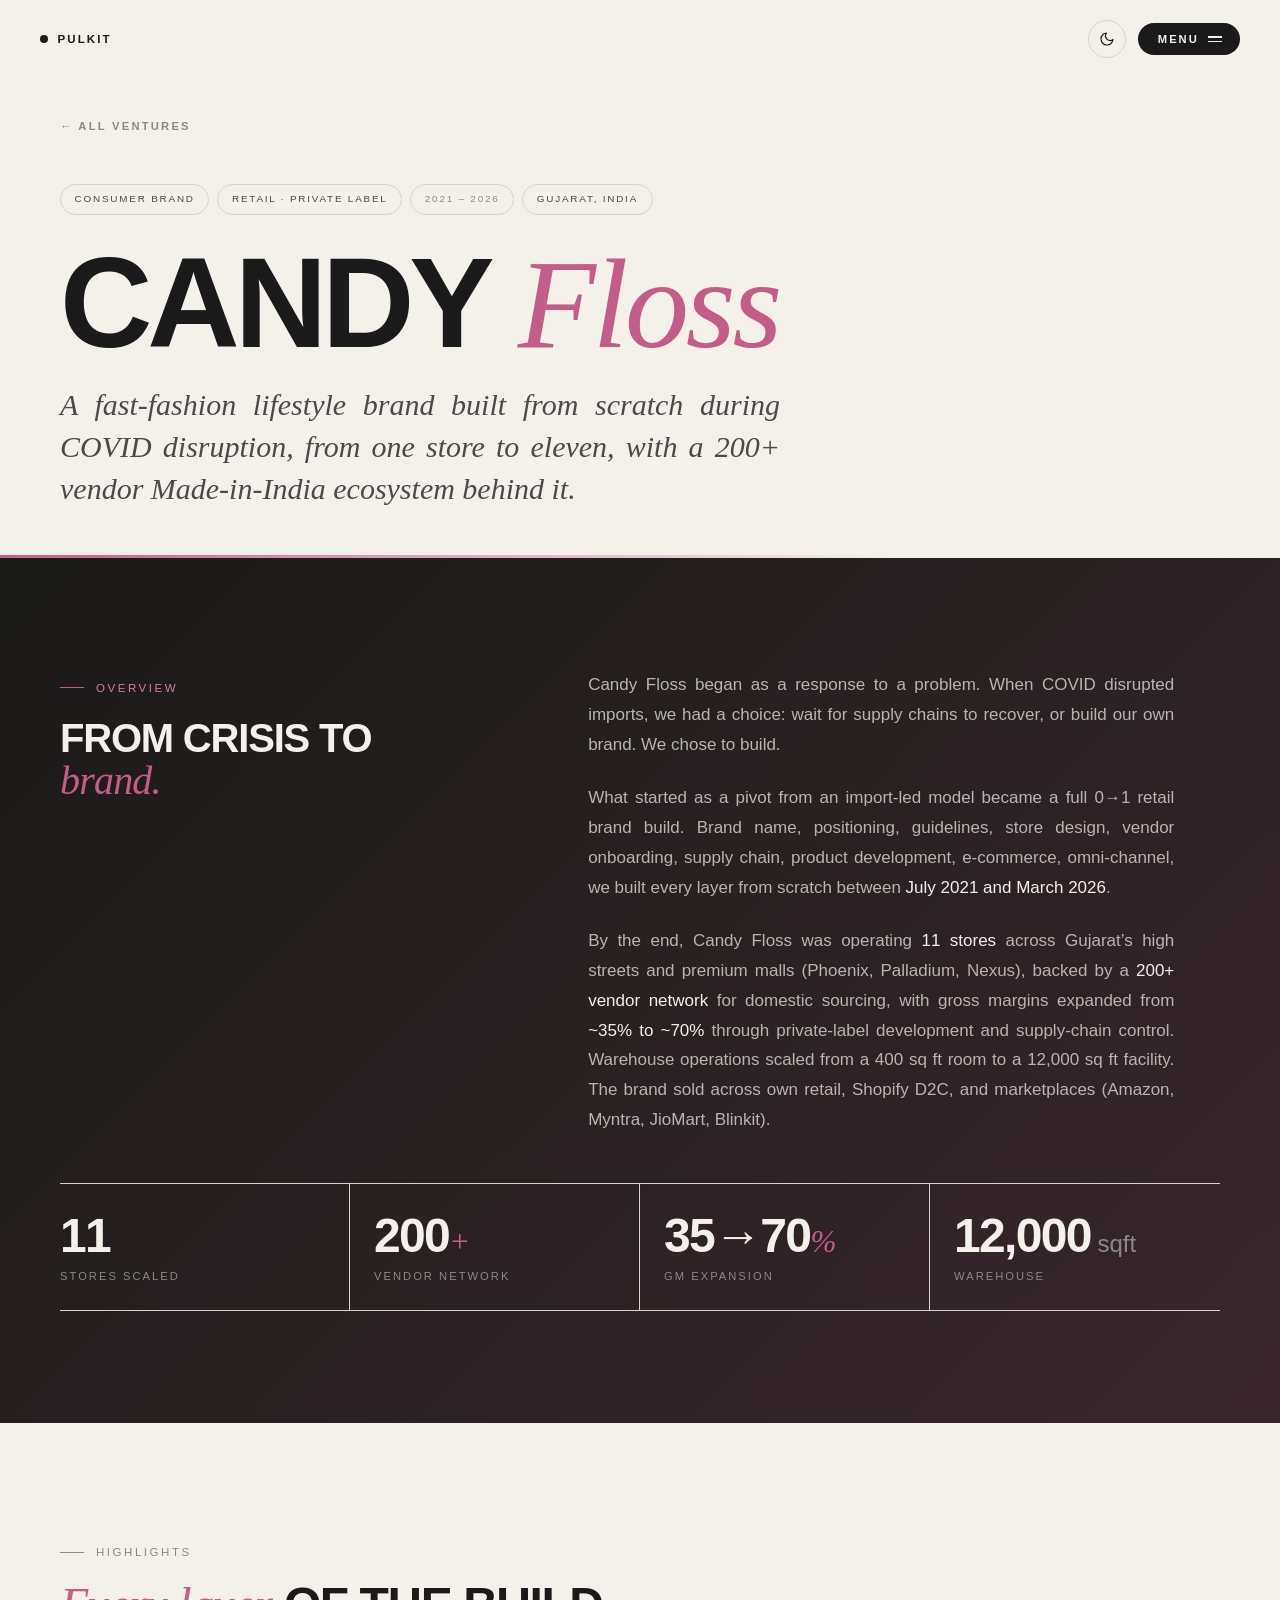
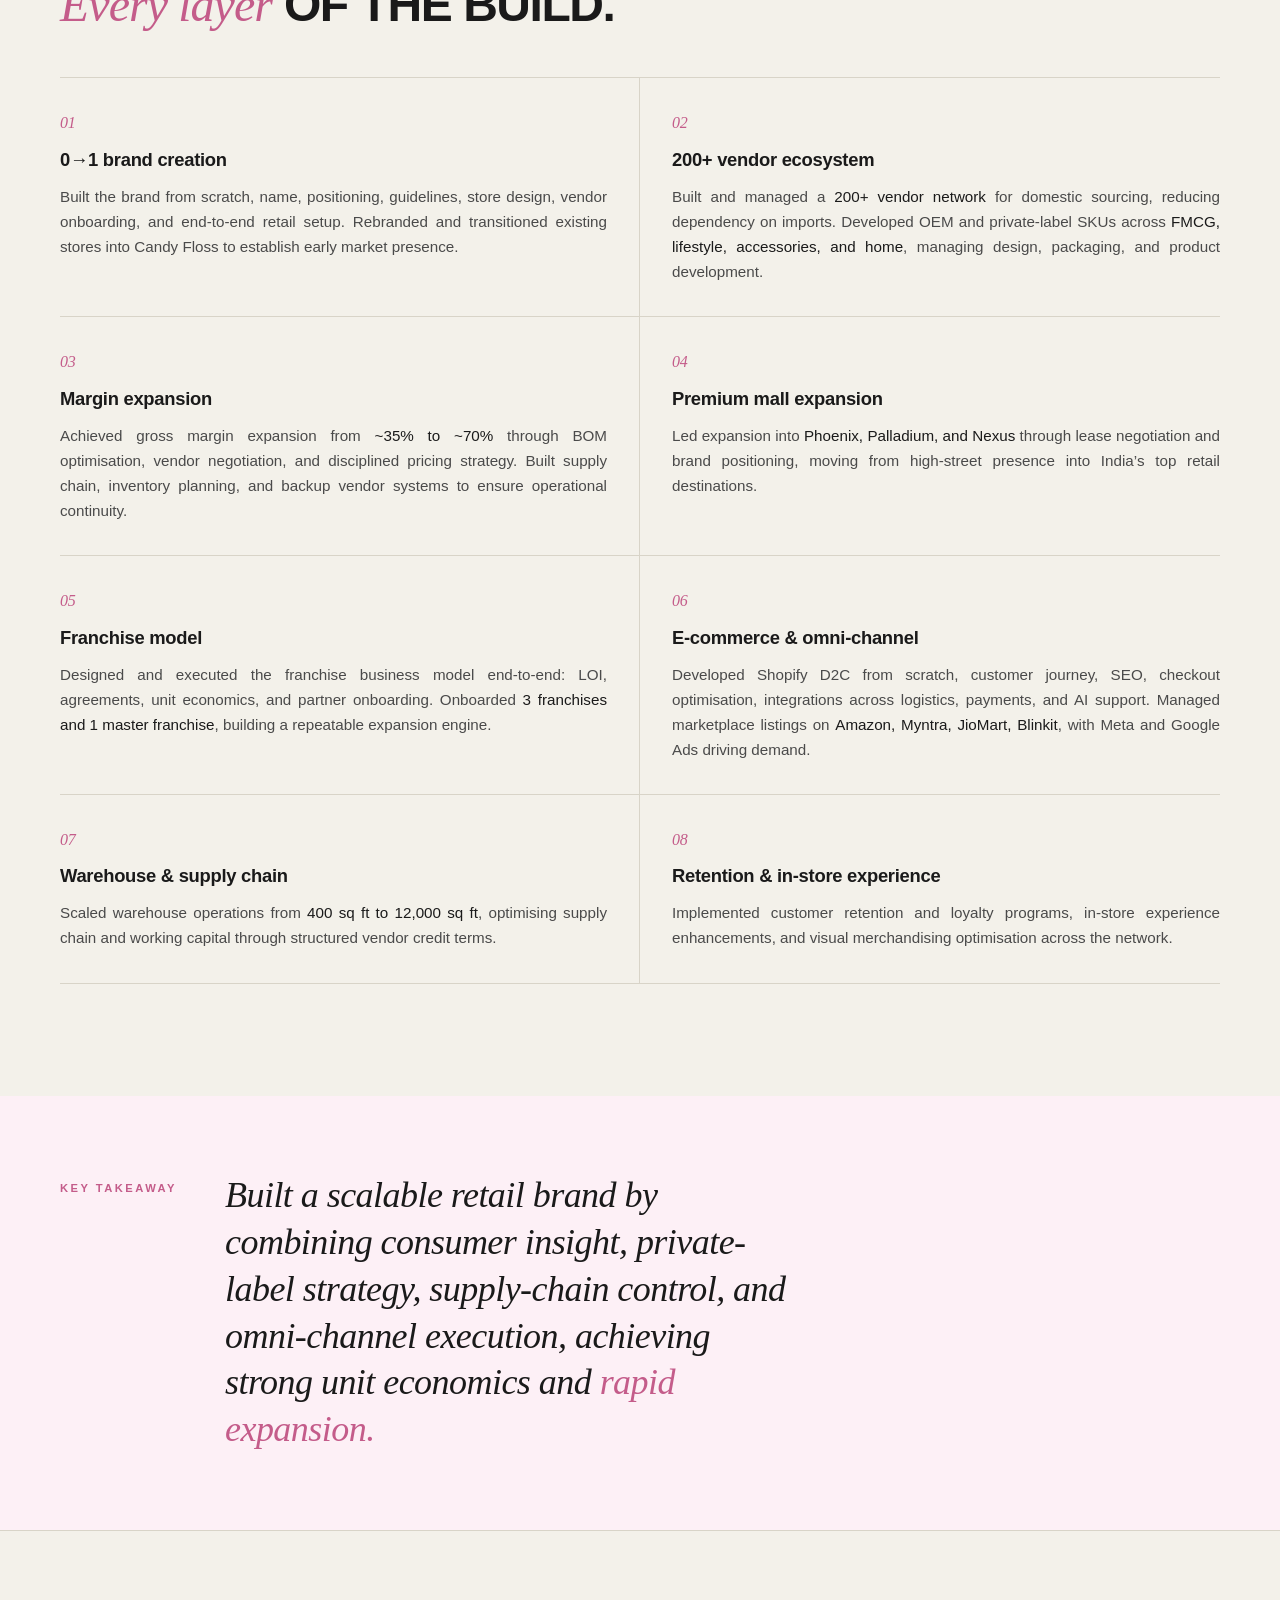
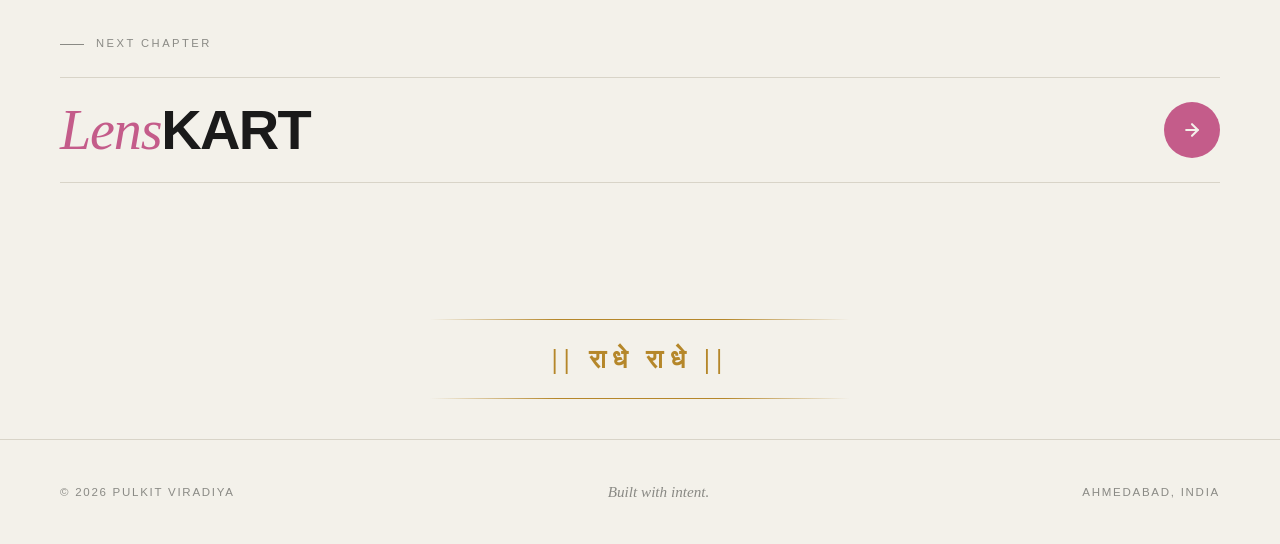
==== commit 6a5533b5: "Add security headers, .gitignore, and email obfuscation - CSP meta tag on all 6 pages (restricts scr" ====
--- a/candy-floss.html
+++ b/candy-floss.html
@@ -3,6 +3,12 @@
 <head>
 <meta charset="UTF-8" />
 <meta name="viewport" content="width=device-width, initial-scale=1.0" />
+    <meta http-equiv="Content-Security-Policy" content="default-src 'self'; style-src 'self' 'unsafe-inline' https://fonts.googleapis.com; font-src 'self' https://fonts.gstatic.com; script-src 'self' 'unsafe-inline'; img-src 'self' data:; connect-src 'none'; base-uri 'self'; form-action 'none';">
+    <meta name="referrer" content="strict-origin-when-cross-origin">
+    <meta http-equiv="Permissions-Policy" content="camera=(), microphone=(), geolocation=(), payment=()">
+<link rel="icon" type="image/x-icon" href="favicon.ico">
+<link rel="icon" type="image/png" sizes="32x32" href="favicon-32x32.png">
+<link rel="apple-touch-icon" sizes="180x180" href="apple-touch-icon.png">
 <meta name="description" content="Candy Floss, a fast-fashion lifestyle brand built 0→1 during COVID, scaled to 11 stores across Gujarat with a Made-in-India private label ecosystem. Co-founded by Pulkit Viradiya." />
 <title>Candy Floss, Pulkit Viradiya</title>
 <link rel="preconnect" href="https://fonts.googleapis.com">
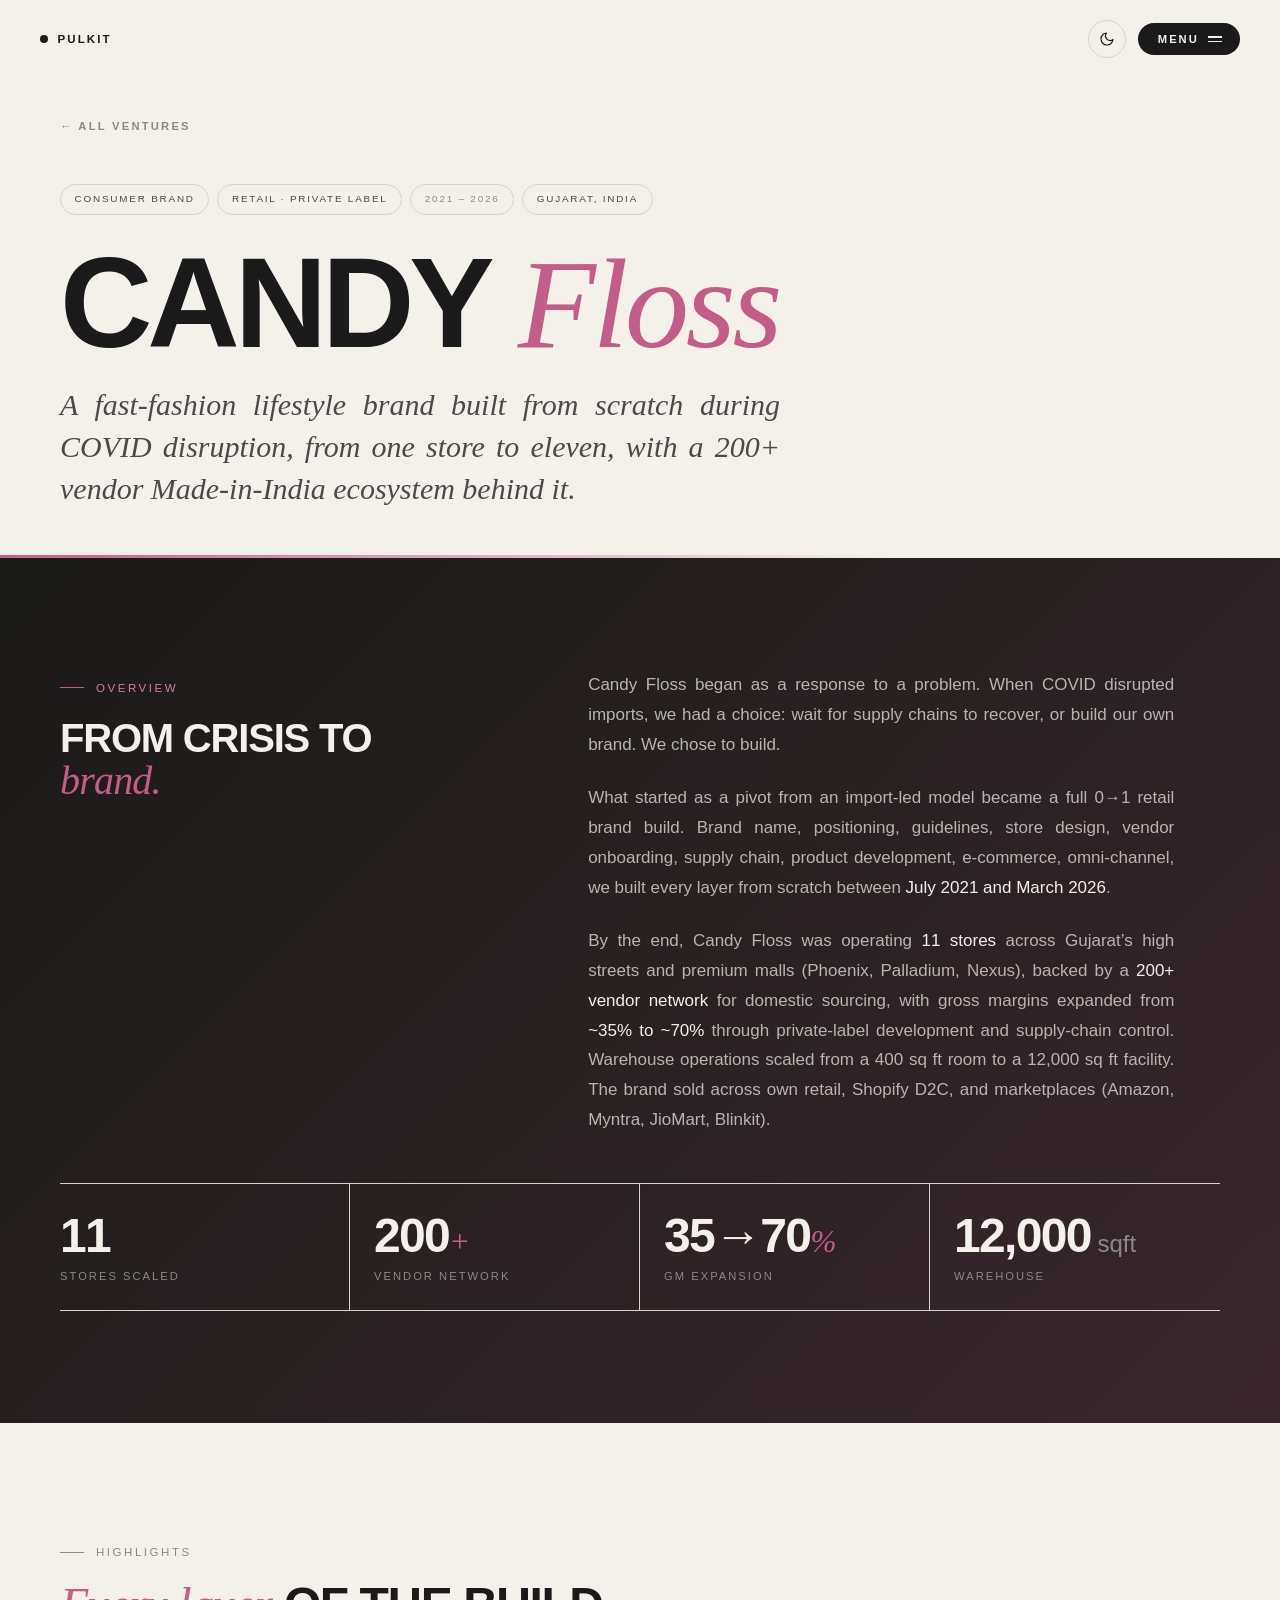
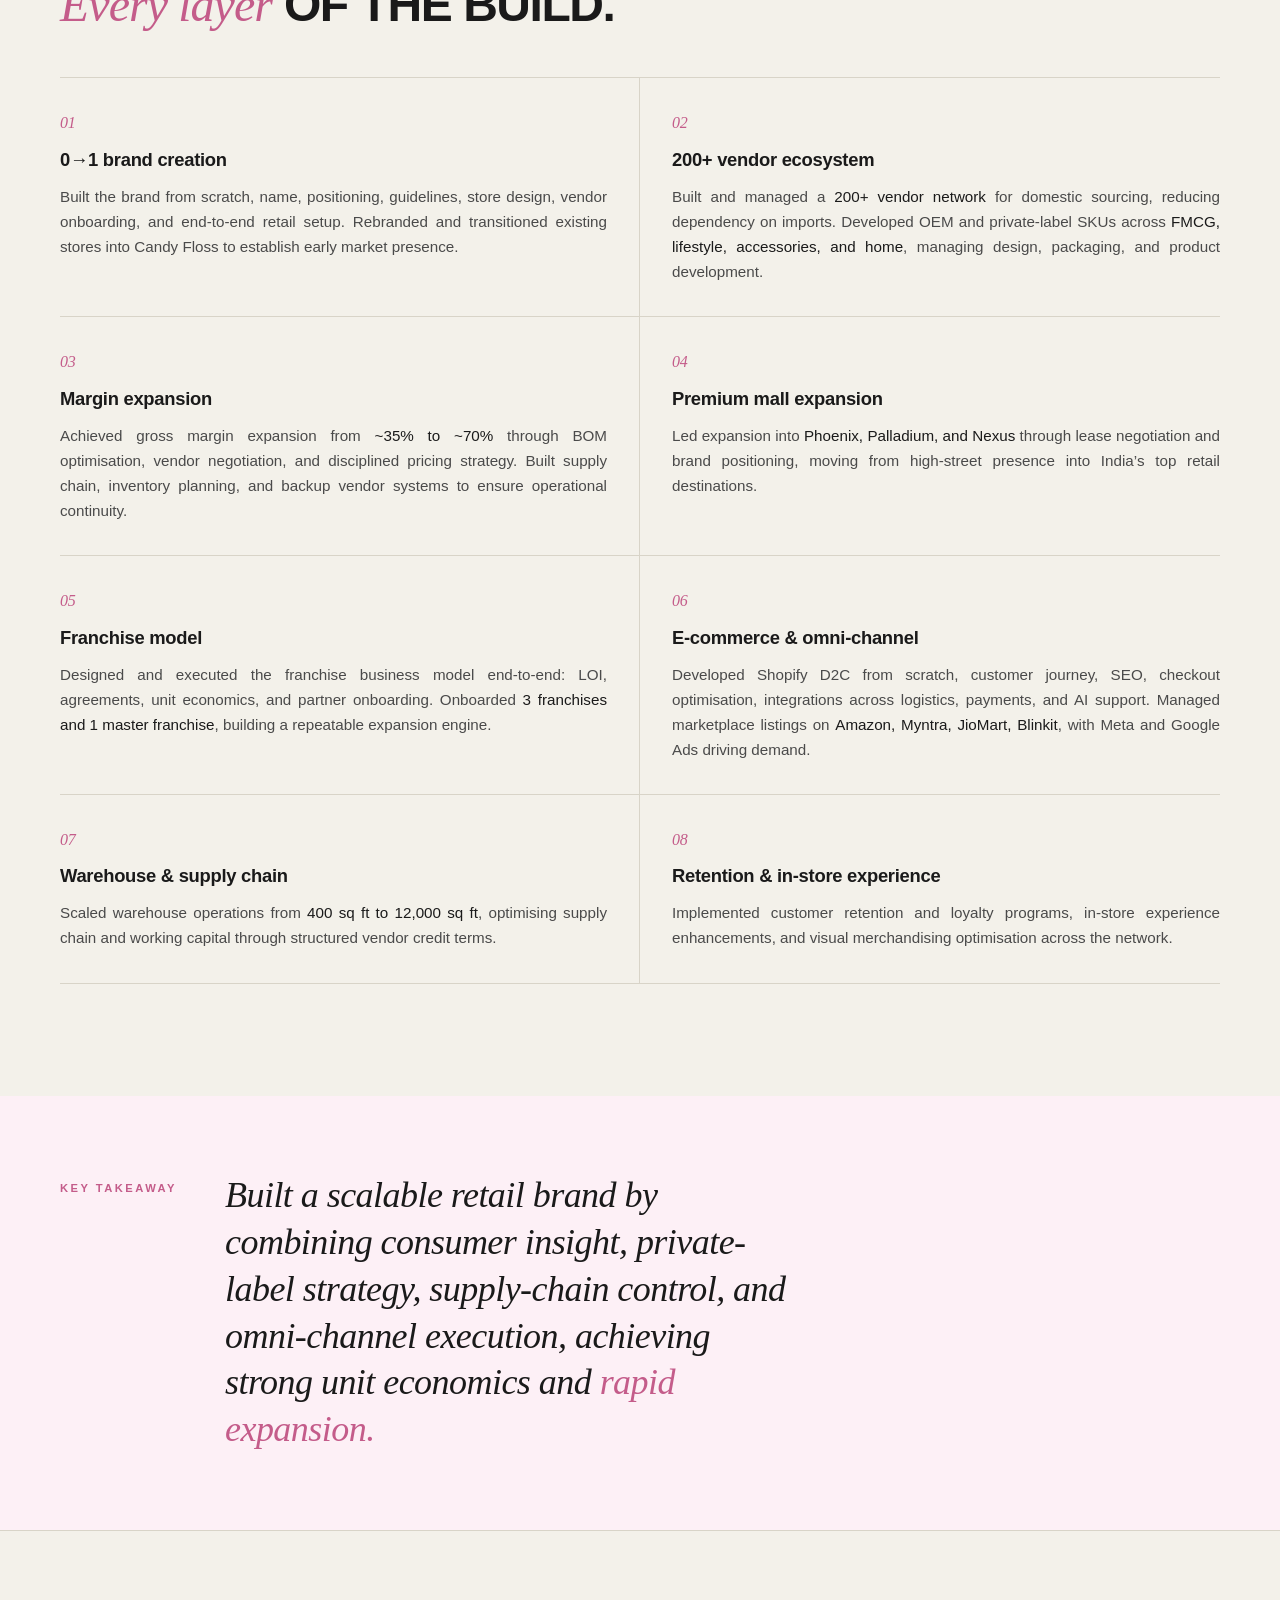
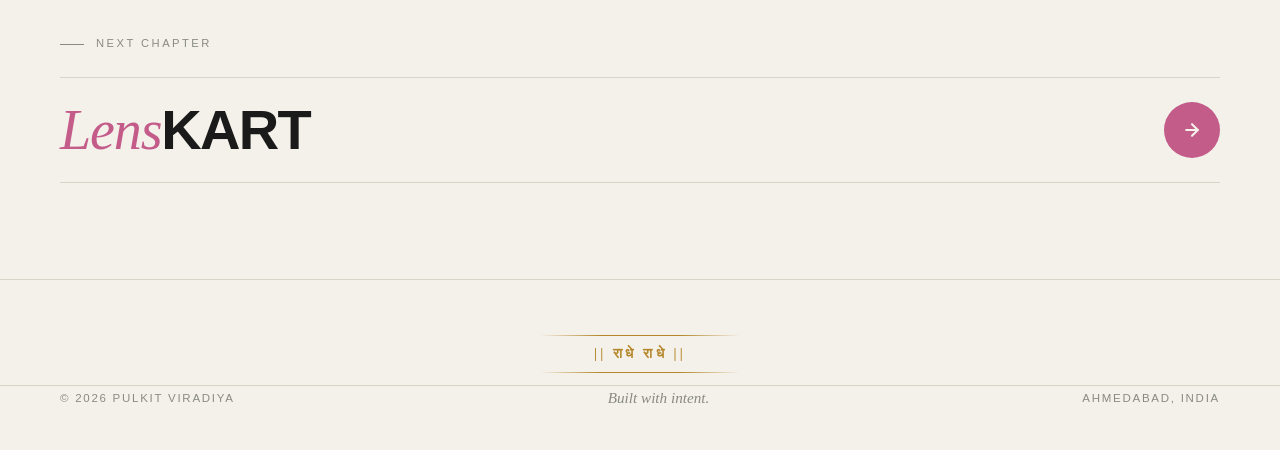
==== commit 633f1321: "Move Radhe Radhe into footer at half size across all pages Radhe section is now the first child of <" ====
--- a/candy-floss.html
+++ b/candy-floss.html
@@ -121,12 +121,13 @@
   .footer-inner .mark { font-family: var(--serif); font-style: italic;
     text-transform: none; letter-spacing: 0; font-size: 0.95rem; }
   /* Radhe Radhe */
-  .radhe-section { text-align: center; padding: 2.5rem var(--pad) 2.5rem; }
+  .radhe-section { text-align: center; padding: 0.9rem var(--pad) 0.75rem;
+    border-bottom: 1px solid var(--line); }
   .radhe-rule { border: none; height: 1px;
     background: linear-gradient(to right, transparent, #b5872a 30%, #b5872a 70%, transparent);
-    margin: 0 auto; max-width: 420px; }
-  .radhe-text { font-family: var(--serif); font-size: 1.65rem; font-weight: 700;
-    letter-spacing: 0.24em; color: #b5872a; padding: 1.1rem 0; display: block; }
+    margin: 0 auto; max-width: 200px; }
+  .radhe-text { font-family: var(--serif); font-size: 0.85rem; font-weight: 700;
+    letter-spacing: 0.24em; color: #b5872a; padding: 0.45rem 0; display: block; }
   [data-theme="dark"] .radhe-rule { background: linear-gradient(to right, transparent, #e8c46a 30%, #e8c46a 70%, transparent); }
   [data-theme="dark"] .radhe-text { color: #e8c46a; }
 
@@ -458,12 +459,12 @@
 
 </main>
 
-<div class="radhe-section">
-  <hr class="radhe-rule">
-  <span class="radhe-text">|| राधे राधे ||</span>
-  <hr class="radhe-rule">
-</div>
 <footer>
+  <div class="radhe-section">
+    <hr class="radhe-rule">
+    <span class="radhe-text">|| राधे राधे ||</span>
+    <hr class="radhe-rule">
+  </div>
   <div class="footer-inner">
     <span>&copy; <span id="year"></span> Pulkit Viradiya</span>
     <span class="mark">Built with intent.</span>
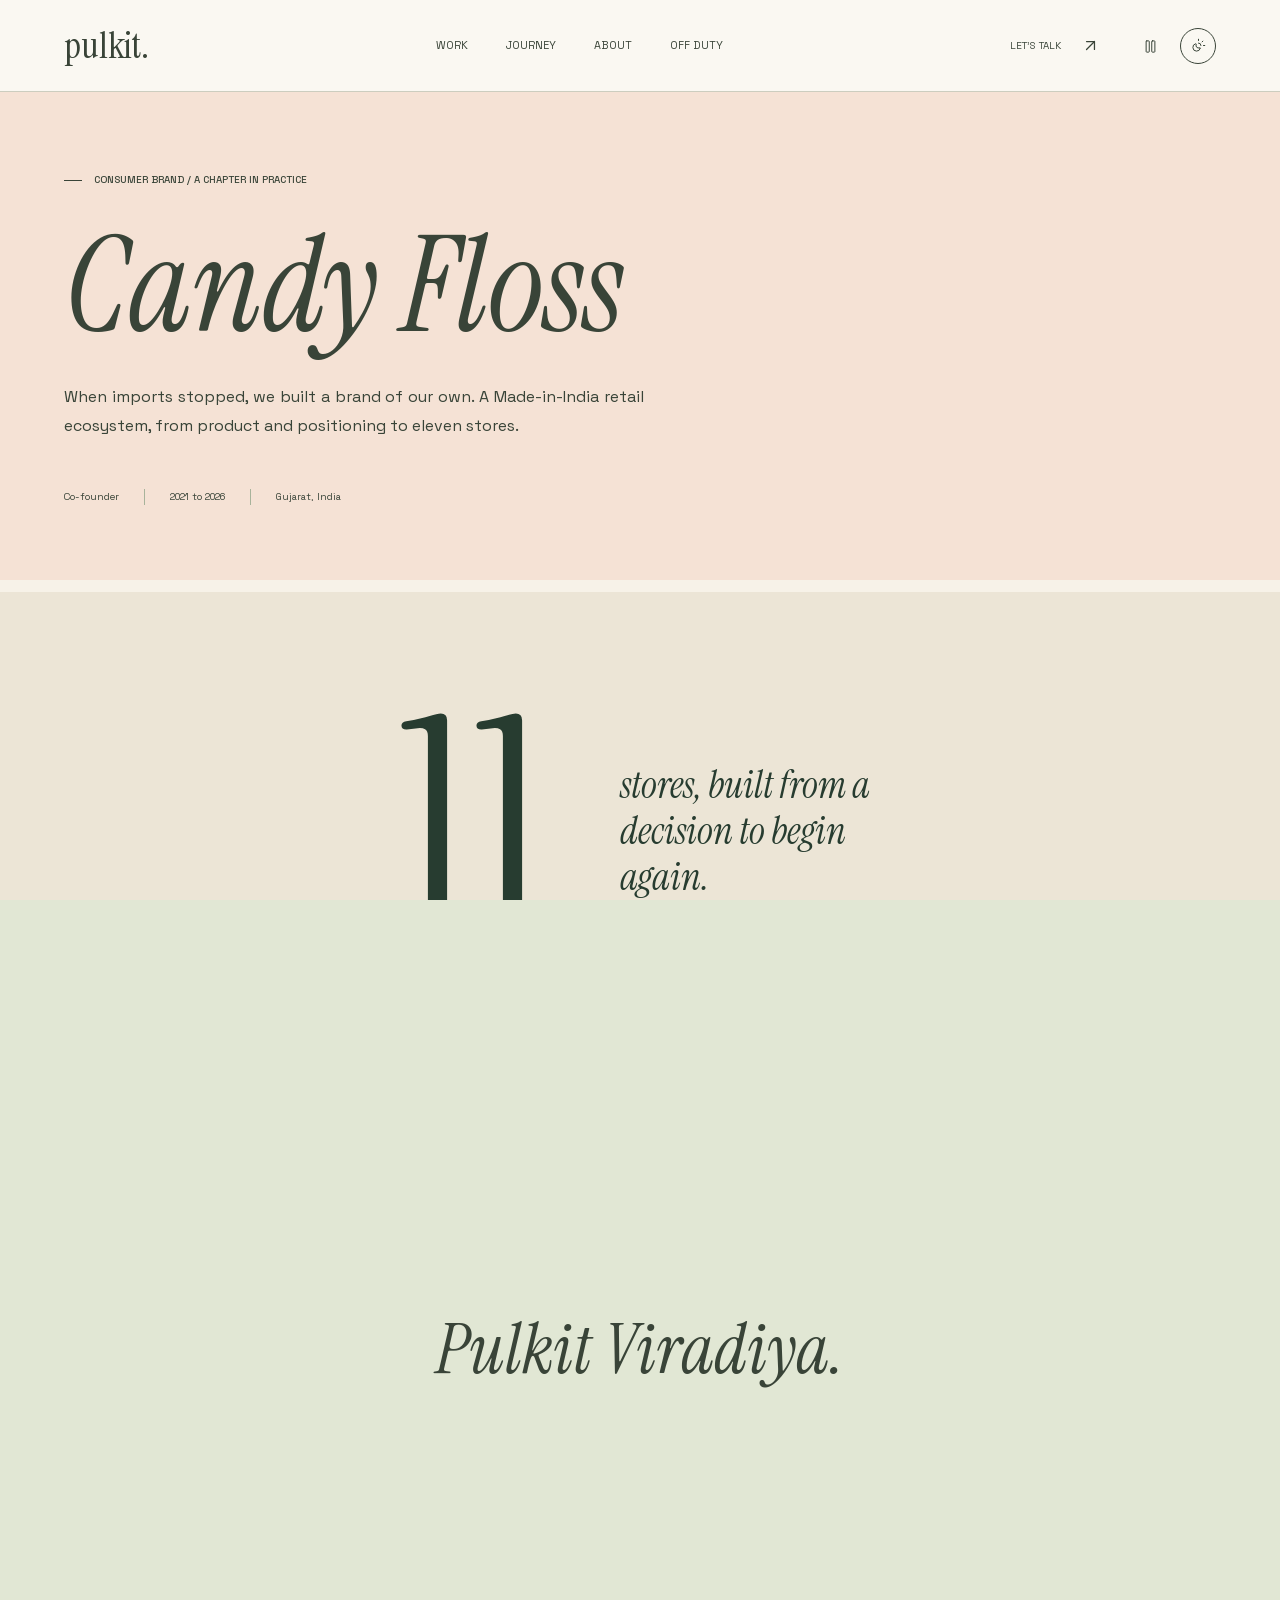
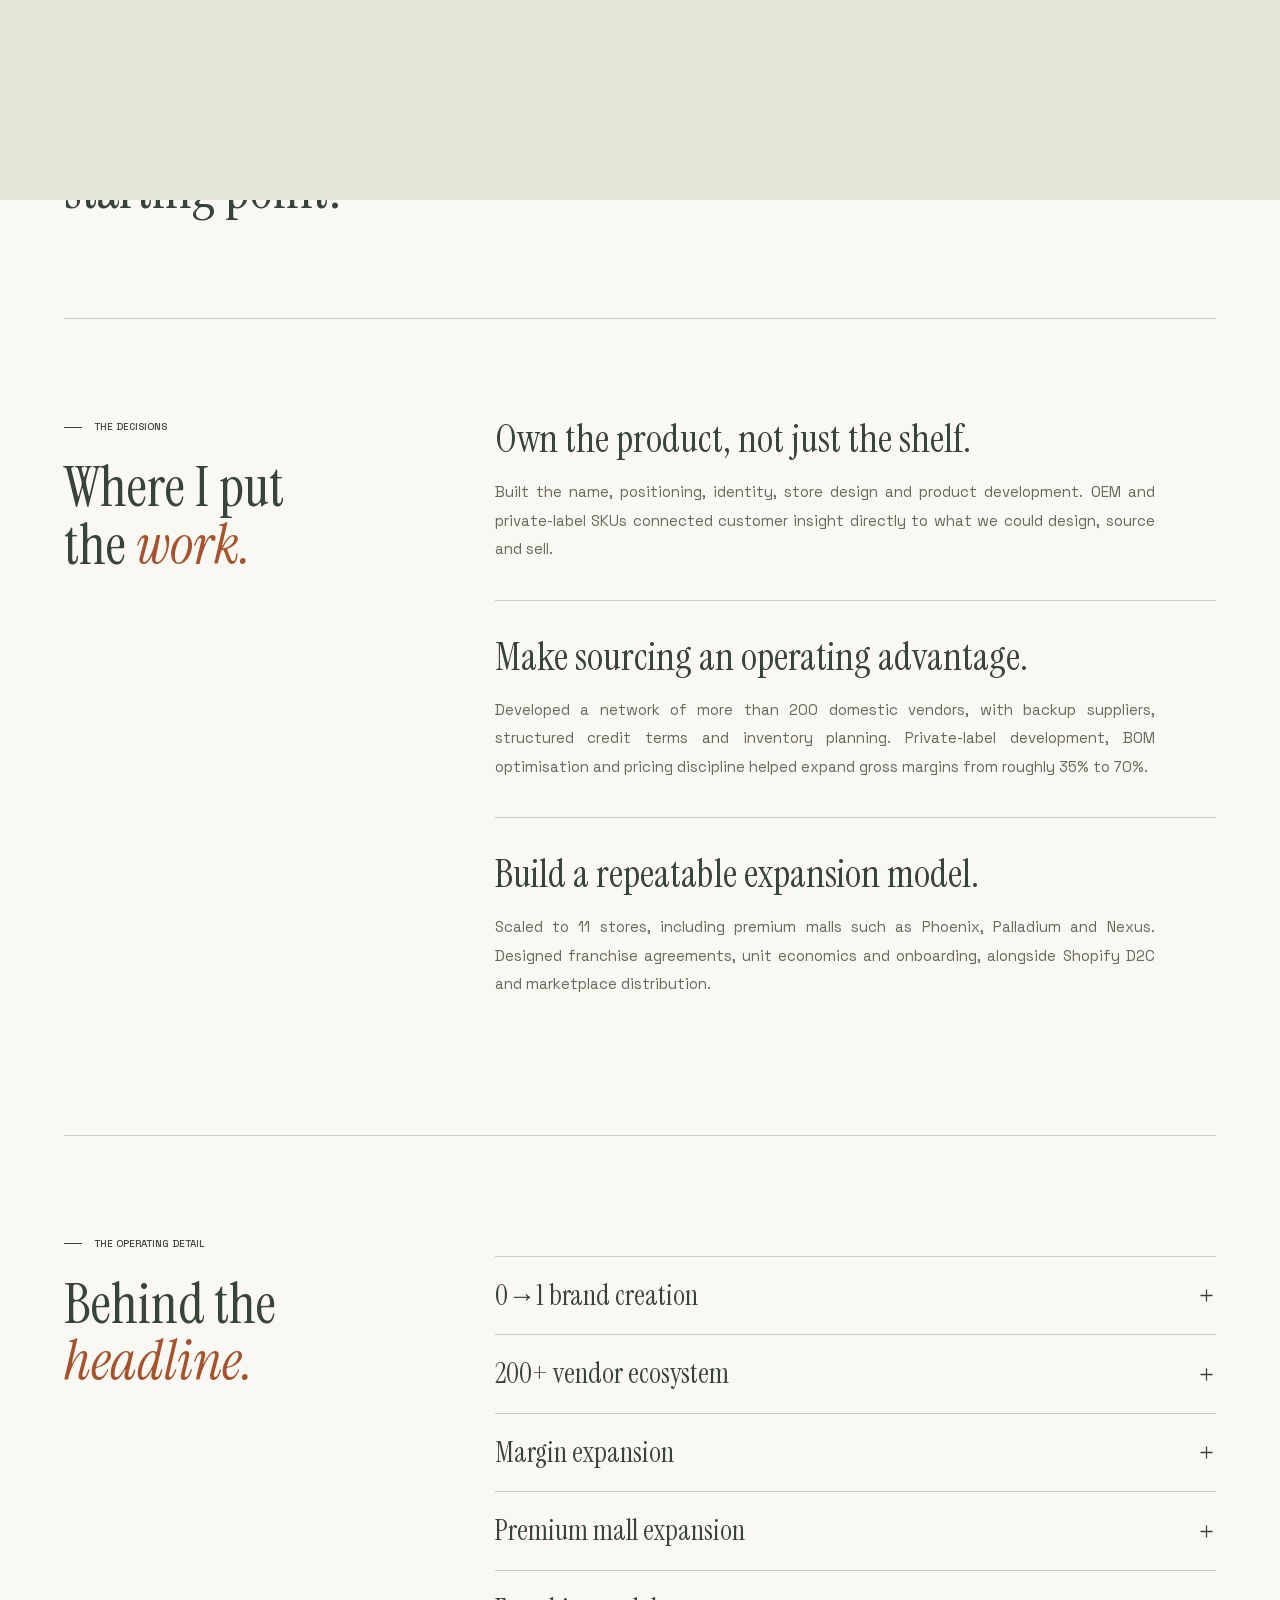
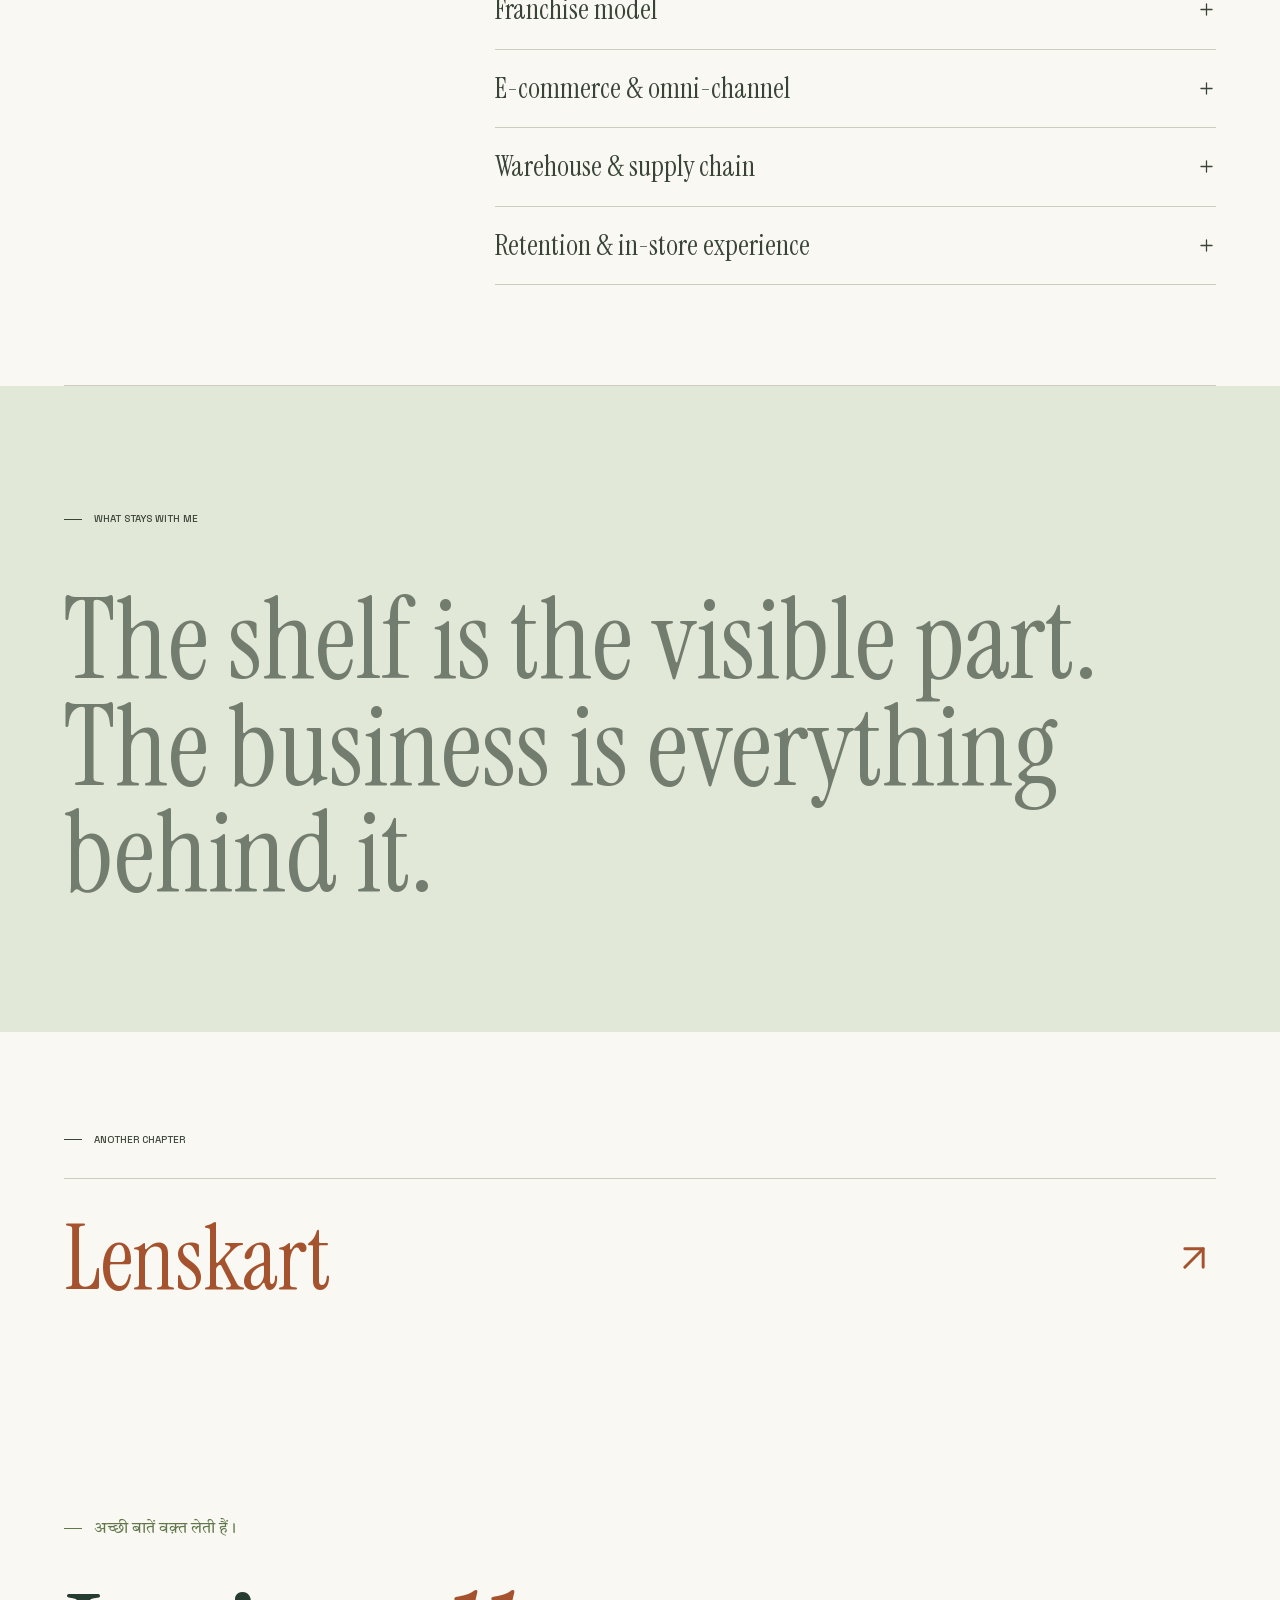
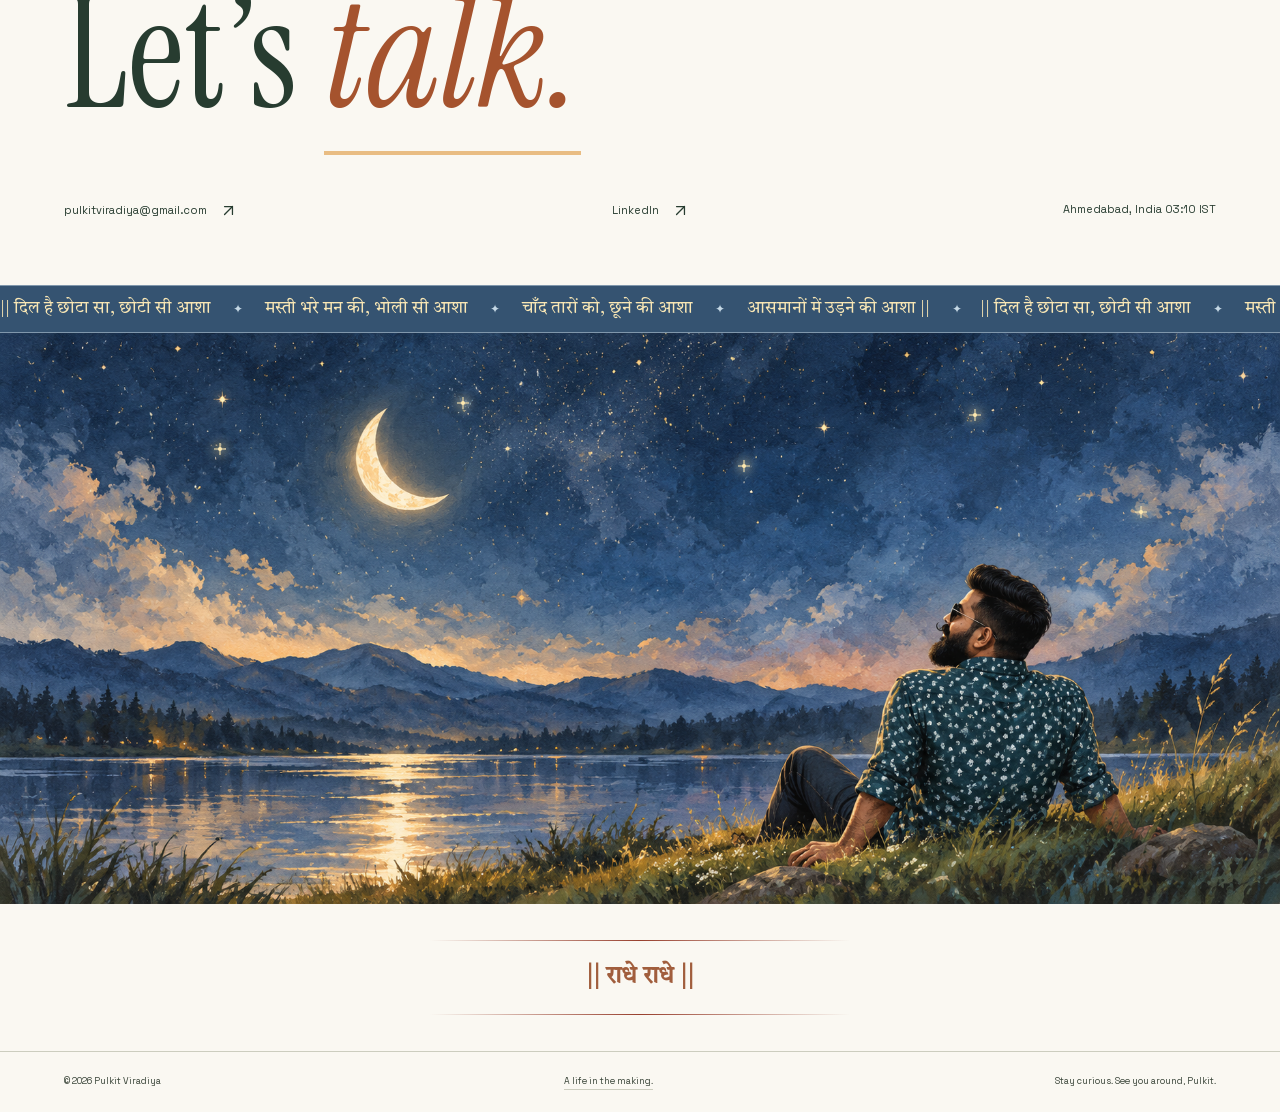
==== commit 41fb21b1: "Launch redesigned portfolio and archive previous site" ====
--- a/candy-floss.html
+++ b/candy-floss.html
@@ -1,509 +1,3076 @@
 <!DOCTYPE html>
-<html lang="en" data-theme="light">
-<head>
-<meta charset="UTF-8" />
-<meta name="viewport" content="width=device-width, initial-scale=1.0" />
-    <meta http-equiv="Content-Security-Policy" content="default-src 'self'; style-src 'self' 'unsafe-inline' https://fonts.googleapis.com; font-src 'self' https://fonts.gstatic.com; script-src 'self' 'unsafe-inline'; img-src 'self' data:; connect-src 'none'; base-uri 'self'; form-action 'none';">
-    <meta name="referrer" content="strict-origin-when-cross-origin">
-    <meta http-equiv="Permissions-Policy" content="camera=(), microphone=(), geolocation=(), payment=()">
-<link rel="icon" type="image/x-icon" href="favicon.ico">
-<link rel="icon" type="image/png" sizes="32x32" href="favicon-32x32.png">
-<link rel="apple-touch-icon" sizes="180x180" href="apple-touch-icon.png">
-<meta name="description" content="Candy Floss, a fast-fashion lifestyle brand built 0→1 during COVID, scaled to 11 stores across Gujarat with a Made-in-India private label ecosystem. Co-founded by Pulkit Viradiya." />
-<title>Candy Floss, Pulkit Viradiya</title>
-<link rel="preconnect" href="https://fonts.googleapis.com">
-<link rel="preconnect" href="https://fonts.gstatic.com" crossorigin>
-<link href="https://fonts.googleapis.com/css2?family=Cormorant+Garamond:ital,wght@0,400;0,500;0,600;0,700;1,400;1,500;1,600&family=Inter:wght@300;400;500;600;700;800&display=swap" rel="stylesheet">
-<style>
+<html lang="en" data-theme="light"><head>
+<meta charset="UTF-8"><meta name="viewport" content="width=device-width, initial-scale=1.0">
+<meta http-equiv="Content-Security-Policy" content="default-src 'self'; style-src 'self' 'unsafe-inline' https://fonts.googleapis.com; font-src 'self' https://fonts.gstatic.com; script-src 'self' 'unsafe-inline'; img-src 'self' data:; connect-src 'none'; base-uri 'self'; form-action 'none';">
+<meta name="referrer" content="strict-origin-when-cross-origin"><meta http-equiv="Permissions-Policy" content="camera=(), microphone=(), geolocation=(), payment=()">
+<link rel="icon" type="image/x-icon" href="favicon.ico"><link rel="icon" type="image/png" sizes="32x32" href="favicon-32x32.png"><link rel="apple-touch-icon" sizes="180x180" href="apple-touch-icon.png">
+<meta name="robots" content="index, follow"><meta name="description" content="When imports stopped, we built a brand of our own. A Made-in-India retail ecosystem, from product and positioning to eleven stores.">
+<meta name="color-scheme" content="light dark"><title>Candy Floss / Co-founder | Pulkit Viradiya</title>
+<style>@font-face { font-family:'Instrument Serif'; src:url('concept-serif.woff2') format('woff2'); font-style:normal; font-weight:400; font-display:swap; }
+@font-face { font-family:'Instrument Serif'; src:url('concept-serif-italic.woff2') format('woff2'); font-style:italic; font-weight:400; font-display:swap; }
+@font-face { font-family:'Space Grotesk'; src:url('concept-sans.woff2') format('woff2'); font-style:normal; font-weight:300 700; font-display:swap; }
+@font-face { font-family:'Tiro Devanagari Hindi'; src:url('concept-tiro-devanagari-hindi.woff2') format('woff2'); font-style:normal; font-weight:400; font-display:swap; }
+@font-face { font-family:'Rasa'; src:url('concept-rasa-gujarati.woff2') format('woff2'); font-style:normal; font-weight:300 700; font-display:swap; }
+:root {
+  --bg: #f4f5f0;
+  --ink: #20231f;
+  --muted: #62675e;
+  --line: #ced1c7;
+  --accent: #d9f66f;
+  --panel: #e8ebe3;
+  --pad: 56px;
+  --serif: Georgia, serif;
+  --sans: "DM Sans", sans-serif;
+  color-scheme: light;
+}
+[data-theme="dark"] {
+  --bg: #191c19;
+  --ink: #f4f5ef;
+  --muted: #b7beb2;
+  --line: #4d554b;
+  --panel: #242a23;
+  color-scheme: dark;
+}
+* {
+  box-sizing: border-box;
+  letter-spacing: 0;
+}
+html {
+  scroll-behavior: smooth;
+  scroll-padding-top: 90px;
+}
+body {
+  margin: 0;
+  background: var(--bg);
+  color: var(--ink);
+  font-family: var(--sans);
+  font-size: 16px;
+  line-height: 1.6;
+}
+h1,
+h2,
+h3,
+h4,
+p,
+figure {
+  margin: 0;
+}
+h1,
+h2,
+h3,
+h4 {
+  font-family: Manrope, sans-serif;
+  line-height: 1.05;
+  font-weight: 500;
+}
+h1 {
+  font-size: 100px;
+}
+h2 {
+  font-size: 62px;
+}
+h3 {
+  font-size: 30px;
+}
+p {
+  text-align: justify;
+  max-width: 66ch;
+  color: var(--muted);
+}
+p + p {
+  margin-top: 20px;
+}
+a {
+  color: inherit;
+  text-decoration: none;
+}
+button,
+input {
+  font: inherit;
+}
+button {
+  cursor: pointer;
+  color: inherit;
+}
+a,
+button,
+summary {
+  -webkit-tap-highlight-color: transparent;
+}
+a:focus-visible,
+button:focus-visible,
+summary:focus-visible {
+  outline: 3px solid #739d23;
+  outline-offset: 6px;
+}
+img {
+  max-width: 100%;
+  display: block;
+}
+button {
+  border: 0;
+}
+::selection {
+  background: #d9f66f;
+  color: #20231f;
+}
+[hidden] {
+  display: none !important;
+}
+.wrap {
+  max-width: 1600px;
+  margin: auto;
+  padding-inline: var(--pad);
+}
+.section {
+  padding-block: 100px;
+}
+.eyebrow {
+  display: flex;
+  align-items: center;
+  gap: 12px;
+  font-size: 11px;
+  font-weight: 650;
+  text-transform: uppercase;
+}
+.eyebrow:before {
+  content: "";
+  width: 7px;
+  height: 7px;
+  background: currentColor;
+}
+.serif {
+  font-family: Georgia, serif;
+  font-style: italic;
+  font-weight: 400;
+}
+.muted {
+  color: var(--muted);
+}
+.accent {
+  color: #698322;
+}
+.skip {
+  position: fixed;
+  left: 20px;
+  top: -100px;
+  z-index: 100;
+  background: var(--accent);
+  padding: 15px;
+  color: #20231f;
+}
+.skip:focus {
+  top: 12px;
+}
+.icon {
+  width: 19px;
+  height: 19px;
+  display: inline-block;
+  vertical-align: middle;
+  flex-shrink: 0;
+  fill: none;
+  stroke: currentColor;
+  stroke-width: 1.6;
+  stroke-linecap: round;
+  stroke-linejoin: round;
+}
+.icon-btn {
+  display: grid;
+  place-items: center;
+  width: 44px;
+  height: 44px;
+  background: transparent;
+  border: 1px solid var(--line);
+  border-radius: 50%;
+  position: relative;
+}
+.icon-btn:after {
+  content: attr(aria-label);
+  position: absolute;
+  top: 50px;
+  right: 0;
+  font-size: 11px;
+  white-space: nowrap;
+  padding: 4px 9px;
+  background: var(--ink);
+  color: var(--bg);
+  opacity: 0;
+  pointer-events: none;
+}
+.icon-btn:hover:after {
+  opacity: 1;
+}
+.nav {
+  height: 86px;
+  position: sticky;
+  top: 0;
+  background: var(--bg);
+  z-index: 30;
+  border-bottom: 1px solid var(--line);
+}
+.nav-inner {
+  height: 100%;
+  display: flex;
+  align-items: center;
+  justify-content: space-between;
+  gap: 25px;
+}
+.logo {
+  font-size: 22px;
+  font-weight: 700;
+  line-height: 1;
+}
+.logo small {
+  font-size: 11px;
+  display: block;
+  font-weight: 450;
+  margin-top: 7px;
+  color: var(--muted);
+}
+.nav-links {
+  display: flex;
+  gap: 30px;
+  align-items: center;
+  font-size: 13px;
+}
+.nav-links a {
+  position: relative;
+}
+.nav-links a:after {
+  content: "";
+  position: absolute;
+  height: 1px;
+  left: 0;
+  right: 100%;
+  bottom: -4px;
+  background: currentColor;
+  transition: right 0.25s;
+}
+.nav-links a:hover:after,
+.nav-links a[aria-current="page"]:after {
+  right: 0;
+}
+.nav-tools {
+  display: flex;
+  gap: 10px;
+  align-items: center;
+}
+.nav-contact {
+  font-size: 12px;
+  display: flex;
+  align-items: center;
+  gap: 16px;
+  padding-right: 12px;
+}
+.mobile-menu {
+  display: none;
+}
+.progress {
+  height: 2px;
+  background: #739d23;
+  position: absolute;
+  bottom: -1px;
+  left: 0;
+  width: 0;
+  transition: width 0.1s linear;
+}
+.menu-dialog {
+  border: 0;
+  padding: 0;
+  background: var(--bg);
+  color: var(--ink);
+  max-width: none;
+  max-height: none;
+  width: 100%;
+  height: 100dvh;
+}
+.menu-dialog::backdrop {
+  background: #111a;
+}
+.menu-top {
+  display: flex;
+  align-items: center;
+  justify-content: space-between;
+  padding: 28px var(--pad);
+  border-bottom: 1px solid var(--line);
+}
+.menu-list {
+  display: flex;
+  flex-direction: column;
+  padding: 30px var(--pad);
+  gap: 10px;
+}
+.menu-list a {
+  font-family: Manrope;
+  font-size: 42px;
+  line-height: 1.5;
+  border-bottom: 1px solid var(--line);
+}
+.hero {
+  background: #c5dad5;
+  color: #20231f;
+  position: relative;
+  min-height: 570px;
+  height: calc(100svh - 142px);
+  max-height: 820px;
+  overflow: hidden;
+}
+.hero-img {
+  position: absolute;
+  right: 0;
+  top: 0;
+  width: 54%;
+  height: 100%;
+  object-fit: cover;
+  object-position: center 28%;
+  mix-blend-mode: multiply;
+}
+.hero .wrap {
+  position: relative;
+  height: 100%;
+  padding-top: 35px;
+  padding-bottom: 42px;
+  display: flex;
+  flex-direction: column;
+  justify-content: space-between;
+  pointer-events: none;
+}
+.hero a {
+  pointer-events: auto;
+}
+.hero-top {
+  display: flex;
+  justify-content: space-between;
+  font-size: 11px;
+}
+.hero-top span:last-child {
+  background: #c5dad5dd;
+  padding: 2px 8px;
+}
+.hero-heading {
+  font-size: 106px;
+  line-height: 0.97;
+  font-weight: 500;
+  max-width: 750px;
+  margin-top: 20px;
+}
+.hero-heading .serif {
+  display: block;
+}
+.hero-caption {
+  max-width: 370px;
+  font-size: 17px;
+  line-height: 1.5;
+  color: #303e37;
+  margin-top: 24px;
+}
+.hero-bottom {
+  display: flex;
+  align-items: end;
+  justify-content: space-between;
+  margin-top: 20px;
+}
+.text-link {
+  display: inline-flex;
+  align-items: center;
+  gap: 24px;
+  font-size: 13px;
+  border-bottom: 1px solid currentColor;
+  padding-bottom: 9px;
+}
+.text-link .icon {
+  transition: transform 0.25s;
+}
+.text-link:hover .icon {
+  transform: translate(3px, -3px);
+}
+.hero-stamp {
+  background: var(--accent);
+  color: #20231f;
+  width: 140px;
+  height: 140px;
+  border-radius: 50%;
+  display: flex;
+  align-items: center;
+  justify-content: center;
+  text-align: center;
+  transform: rotate(10deg);
+  font-size: 12px;
+  line-height: 1.4;
+  font-weight: 650;
+  margin-right: 30px;
+}
+.hero-stamp span {
+  display: block;
+}
+.ticker {
+  display: flex;
+  align-items: center;
+  justify-content: space-between;
+  gap: 16px;
+  padding-block: 18px;
+  font-size: 11px;
+  border-bottom: 1px solid var(--line);
+}
+.ticker-dot {
+  width: 6px;
+  height: 6px;
+  background: #789334;
+  border-radius: 50%;
+  display: inline-block;
+  margin-right: 8px;
+}
+.intro {
+  display: grid;
+  grid-template-columns: 1fr 2fr;
+  gap: 70px;
+}
+.intro h2 {
+  font-size: 46px;
+  line-height: 1.2;
+  max-width: 920px;
+}
+.intro p {
+  margin-top: 30px;
+  font-size: 17px;
+  max-width: 600px;
+}
+.proof {
+  display: grid;
+  grid-template-columns: repeat(4, 1fr);
+  margin-top: 65px;
+  border-top: 1px solid var(--line);
+  border-bottom: 1px solid var(--line);
+}
+.proof-item {
+  padding: 28px 30px;
+  border-right: 1px solid var(--line);
+}
+.proof-item:first-child {
+  padding-left: 0;
+}
+.proof-item:last-child {
+  border: 0;
+}
+.proof-number {
+  font-size: 48px;
+  line-height: 1.1;
+  font-family: Manrope;
+  font-weight: 500;
+}
+.proof-label {
+  font-size: 11px;
+  color: var(--muted);
+  margin-top: 12px;
+}
+.section-head {
+  display: flex;
+  align-items: end;
+  justify-content: space-between;
+  gap: 30px;
+  margin-bottom: 40px;
+}
+.section-head .eyebrow {
+  margin-bottom: 22px;
+}
+.section-head h2 {
+  max-width: 850px;
+}
+.work-grid {
+  display: grid;
+  grid-template-columns: 1fr 1fr;
+  gap: 52px 26px;
+}
+.work-item {
+  min-width: 0;
+}
+.work-item:first-child {
+  grid-column: 1/-1;
+}
+.work-art {
+  position: relative;
+  background: var(--tile, #d9f66f);
+  color: #20231f;
+  min-height: 320px;
+  aspect-ratio: 1.5;
+  overflow: hidden;
+  display: flex;
+  flex-direction: column;
+  justify-content: space-between;
+  padding: 32px;
+}
+.work-item:first-child .work-art {
+  aspect-ratio: 2.35;
+}
+.work-art img {
+  position: absolute;
+  inset: 0;
+  width: 100%;
+  height: 100%;
+  object-fit: cover;
+  transition: transform 0.75s cubic-bezier(0.2, 0.65, 0.2, 1);
+}
+.work-item:hover .work-art img {
+  transform: scale(1.035);
+}
+.art-label {
+  position: relative;
+  z-index: 1;
+  align-self: flex-start;
+  font-size: 10px;
+  background: #f4f5f0;
+  color: #20231f;
+  padding: 7px 12px;
+  border-radius: 2px;
+}
+.art-copy {
+  position: relative;
+  z-index: 1;
+  font-size: 76px;
+  line-height: 0.95;
+  font-family: Manrope;
+  font-weight: 650;
+}
+.art-copy span {
+  display: block;
+}
+.art-foot {
+  position: relative;
+  z-index: 1;
+  font-size: 12px;
+}
+.art-index {
+  position: absolute;
+  bottom: 22px;
+  right: 24px;
+  background: #f4f5f0;
+  color: #20231f;
+  width: 46px;
+  height: 46px;
+  display: grid;
+  place-items: center;
+  border-radius: 50%;
+  transition:
+    background 0.2s,
+    transform 0.2s;
+}
+.work-item:hover .art-index {
+  background: #d9f66f;
+  transform: rotate(45deg);
+}
+.work-meta {
+  display: flex;
+  align-items: start;
+  justify-content: space-between;
+  gap: 20px;
+  margin-top: 19px;
+}
+.work-meta h3 {
+  font-size: 24px;
+}
+.work-meta p {
+  font-size: 13px;
+  margin-top: 7px;
+}
+.work-meta > span {
+  font-size: 11px;
+  color: var(--muted);
+  white-space: nowrap;
+}
+.work-art.photo .art-copy {
+  font-size: 54px;
+  background: #f4f5f0;
+  padding: 16px;
+  align-self: start;
+  max-width: 70%;
+}
+.ribbon-art {
+  position: absolute;
+  inset: auto -40px 100px;
+  transform: rotate(-12deg);
+  background: #23251f;
+  color: #edffa3;
+  padding: 18px 0;
+  text-align: center;
+  font-family: Manrope;
+  font-size: 40px;
+}
+.candy-art .art-copy {
+  font-size: 80px;
+  max-width: 700px;
+}
+.ximi-art .art-copy {
+  font-size: 58px;
+}
+.art-grid {
+  position: absolute;
+  inset: 0;
+  background-image:
+    linear-gradient(#20231f18 1px, transparent 1px),
+    linear-gradient(90deg, #20231f18 1px, transparent 1px);
+  background-size: 60px 60px;
+}
+.work-item:focus-visible .work-art {
+  outline: 3px solid #739d23;
+  outline-offset: 4px;
+}
+.dark-band {
+  background: #20251f;
+  color: #f4f5f0;
+}
+.dark-band p {
+  color: #c5cbbc;
+}
+.dark-band .eyebrow {
+  color: #d9f66f;
+}
+.thesis {
+  font-size: 70px;
+  max-width: 1050px;
+  line-height: 1.12;
+  margin-top: 40px;
+}
+.thesis .serif {
+  color: #d9f66f;
+}
+.process {
+  display: grid;
+  grid-template-columns: repeat(3, 1fr);
+  gap: 35px;
+  margin-top: 60px;
+}
+.process article {
+  border-top: 1px solid #646e60;
+  padding-top: 25px;
+}
+.process article > span {
+  font-size: 11px;
+  color: #c5cbbc;
+}
+.process h3 {
+  font-size: 24px;
+  margin: 25px 0 16px;
+}
+.process p {
+  font-size: 14px;
+}
+.journey-strip {
+  display: grid;
+  grid-template-columns: 1fr 1fr;
+  gap: 70px;
+  align-items: center;
+}
+.journey-image {
+  aspect-ratio: 1;
+  object-fit: cover;
+  width: 100%;
+  max-height: 540px;
+  object-position: center 20%;
+}
+.journey-strip h2 {
+  margin-top: 24px;
+}
+.journey-strip p {
+  margin: 28px 0;
+}
+.journey-strip .eyebrow {
+  margin-top: 20px;
+}
+.chapter-list {
+  margin-top: 45px;
+}
+.chapter-row {
+  display: grid;
+  grid-template-columns: 70px 1fr 24px;
+  gap: 20px;
+  align-items: center;
+  padding: 24px 0;
+  border-top: 1px solid var(--line);
+}
+.chapter-row:last-child {
+  border-bottom: 1px solid var(--line);
+}
+.chapter-row > span:first-child {
+  font-size: 12px;
+  color: var(--muted);
+}
+.chapter-row strong {
+  font-size: 22px;
+  font-weight: 500;
+}
+.chapter-row:hover {
+  color: #698322;
+}
+.off-duty-teaser {
+  background: #d9f66f;
+  color: #20231f;
+}
+.off-duty-teaser p {
+  color: #414d2e;
+}
+.off-duty-teaser .wrap {
+  display: grid;
+  grid-template-columns: 1fr 1fr;
+  gap: 70px;
+  align-items: center;
+}
+.off-duty-teaser h2 {
+  font-size: 65px;
+}
+.off-duty-teaser p {
+  margin: 24px 0;
+}
+.small-index {
+  font-size: 11px;
+  text-transform: uppercase;
+  margin-bottom: 30px;
+}
+.contact-section {
+  padding-block: 100px 55px;
+}
+.contact-section h2 {
+  font-size: 96px;
+  margin: 25px 0 50px;
+}
+.contact-section h2 a {
+  border-bottom: 2px solid var(--ink);
+}
+.contact-meta {
+  display: flex;
+  justify-content: space-between;
+  gap: 25px;
+  flex-wrap: wrap;
+  font-size: 13px;
+}
+.contact-meta a {
+  display: inline-flex;
+  gap: 12px;
+  align-items: center;
+}
+.radhe-section {
+  text-align: center;
+  padding: 36px var(--pad);
+}
+.radhe-rule {
+  border: none;
+  height: 1px;
+  background: linear-gradient(
+    to right,
+    transparent,
+    #b5872a 30%,
+    #b5872a 70%,
+    transparent
+  );
+  margin: 0 auto;
+  max-width: 420px;
+}
+.radhe-text {
+  font-family: var(--serif);
+  font-size: 1.65rem;
+  font-weight: 700;
+  letter-spacing: 0;
+  color: #947023;
+  padding: 1.1rem 0;
+  display: block;
+}
+[data-theme="dark"] .radhe-rule {
+  background: linear-gradient(
+    to right,
+    transparent,
+    #e8c46a 30%,
+    #e8c46a 70%,
+    transparent
+  );
+}
+[data-theme="dark"] .radhe-text {
+  color: #e8c46a;
+}
+.footer {
+  padding-block: 22px;
+  border-top: 1px solid var(--line);
+  font-size: 11px;
+}
+.footer .wrap {
+  display: flex;
+  justify-content: space-between;
+  gap: 20px;
+}
+.footer a {
+  border-bottom: 1px solid var(--line);
+}
+.page-hero {
+  padding-block: 66px 65px;
+}
+.page-hero h1 {
+  margin: 35px 0 28px;
+  max-width: 1200px;
+}
+.page-hero p {
+  max-width: 630px;
+  font-size: 19px;
+}
+.page-hero .hero-meta {
+  margin-top: 42px;
+  display: flex;
+  gap: 25px;
+  flex-wrap: wrap;
+  font-size: 12px;
+}
+.hero-meta > span {
+  padding-right: 25px;
+  border-right: 1px solid var(--line);
+}
+.hero-meta > span:last-child {
+  border: 0;
+}
+.case-top {
+  background: var(--case, #d9f66f);
+  color: #20231f;
+}
+.case-top p {
+  color: #364034;
+}
+.case-top .hero-meta > span {
+  border-color: #20231f44;
+}
+.case-cover {
+  position: relative;
+  max-height: 700px;
+  overflow: hidden;
+}
+.case-cover img {
+  width: 100%;
+  height: 520px;
+  object-fit: cover;
+}
+.case-cover figcaption {
+  position: absolute;
+  bottom: 15px;
+  left: var(--pad);
+  font-size: 10px;
+  background: #f4f5f0;
+  color: #20231f;
+  padding: 5px 10px;
+  max-width: 80%;
+}
+.case-graphic {
+  height: 400px;
+  background: #20251f;
+  color: var(--case);
+  display: flex;
+  align-items: center;
+  justify-content: center;
+  gap: 45px;
+  overflow: hidden;
+}
+.case-graphic strong {
+  font-family: Manrope;
+  font-weight: 500;
+  font-size: 122px;
+}
+.case-graphic span {
+  font-size: 22px;
+  max-width: 260px;
+  line-height: 1.5;
+}
+.case-nav {
+  padding-block: 20px;
+  border-bottom: 1px solid var(--line);
+  display: flex;
+  gap: 28px;
+  font-size: 12px;
+  flex-wrap: wrap;
+}
+.case-section {
+  display: grid;
+  grid-template-columns: 1fr 2fr;
+  gap: 70px;
+  padding-block: 80px;
+  border-bottom: 1px solid var(--line);
+}
+.case-section h2 {
+  font-size: 40px;
+  max-width: 330px;
+}
+.case-section .eyebrow {
+  margin-bottom: 24px;
+}
+.case-section h3 {
+  font-size: 26px;
+  margin-bottom: 18px;
+}
+.case-section .prose {
+  max-width: 800px;
+}
+.case-section p {
+  font-size: 17px;
+  line-height: 1.8;
+}
+.decision {
+  padding-block: 28px;
+  border-top: 1px solid var(--line);
+}
+.decision:first-child {
+  padding-top: 0;
+  border: 0;
+}
+.decision > span {
+  display: block;
+  font-size: 11px;
+  margin-bottom: 14px;
+  color: var(--muted);
+}
+.detail-list {
+  margin-top: 20px;
+}
+.detail-list details {
+  border-top: 1px solid var(--line);
+  padding: 22px 0;
+}
+.detail-list details:last-child {
+  border-bottom: 1px solid var(--line);
+}
+.detail-list summary {
+  cursor: pointer;
+  display: flex;
+  align-items: center;
+  justify-content: space-between;
+  gap: 20px;
+  list-style: none;
+  font-size: 19px;
+}
+.detail-list summary::-webkit-details-marker {
+  display: none;
+}
+.detail-list summary .icon {
+  transition: transform 0.25s;
+}
+.detail-list details[open] summary .icon {
+  transform: rotate(45deg);
+}
+.detail-list details p {
+  margin-top: 18px;
+  font-size: 16px;
+}
+.next-chapter {
+  padding-block: 80px;
+}
+.next-chapter a {
+  display: flex;
+  justify-content: space-between;
+  align-items: center;
+  margin-top: 30px;
+  border-top: 1px solid var(--line);
+  padding-top: 30px;
+  font-size: 60px;
+  line-height: 1.1;
+}
+.next-chapter .icon {
+  width: 44px;
+  height: 44px;
+}
+.filter-bar {
+  display: flex;
+  gap: 8px;
+  flex-wrap: wrap;
+  margin-bottom: 40px;
+}
+.filter-bar button {
+  padding: 10px 18px;
+  border: 1px solid var(--line);
+  border-radius: 2px;
+  background: transparent;
+  font-size: 12px;
+}
+.filter-bar button[aria-pressed="true"] {
+  background: var(--ink);
+  color: var(--bg);
+  border-color: var(--ink);
+}
+.timeline {
+  margin-top: 40px;
+}
+.timeline-row {
+  display: grid;
+  grid-template-columns: 145px 1fr;
+  gap: 50px;
+  padding: 42px 0;
+  border-top: 1px solid var(--line);
+}
+.timeline-year {
+  font-size: 30px;
+  font-family: Manrope;
+  line-height: 1.2;
+}
+.timeline-year small {
+  display: block;
+  margin-top: 12px;
+  font-size: 11px;
+  font-family: var(--sans);
+  color: var(--muted);
+  line-height: 1.6;
+}
+.timeline-body {
+  border-left: 2px solid var(--entry, #719538);
+  padding-left: 35px;
+}
+.timeline-body .eyebrow {
+  color: var(--muted);
+  margin-bottom: 20px;
+}
+.timeline-body h3 {
+  font-size: 32px;
+  margin-bottom: 20px;
+}
+.timeline-body p {
+  margin-top: 14px;
+}
+.timeline-body .text-link {
+  margin-top: 25px;
+}
+.t-venture-link {
+  color: inherit;
+  text-decoration: none;
+}
+.timeline-counter {
+  font-size: 12px;
+  color: var(--muted);
+  margin-bottom: 25px;
+}
+.portrait-section {
+  display: grid;
+  grid-template-columns: 1fr 1fr;
+  gap: 70px;
+  align-items: center;
+}
+.portrait-section > img {
+  width: 100%;
+  height: 640px;
+  object-fit: cover;
+  object-position: center 20%;
+}
+.portrait-section h2 {
+  font-size: 52px;
+  margin-bottom: 30px;
+}
+.portrait-section p {
+  margin-top: 20px;
+}
+.quote {
+  font-family: Georgia, serif;
+  font-style: italic;
+  font-size: 46px;
+  line-height: 1.2;
+  margin: 30px 0;
+}
+.education-row {
+  display: grid;
+  grid-template-columns: 180px 1fr;
+  gap: 30px;
+  padding: 30px 0;
+  border-top: 1px solid var(--line);
+}
+.education-row h3 {
+  font-size: 24px;
+  line-height: 1.3;
+}
+.education-row p {
+  margin-top: 10px;
+}
+.education-row > span {
+  font-size: 14px;
+  color: var(--muted);
+}
+.listening {
+  display: grid;
+  grid-template-columns: 1fr 1fr;
+  gap: 50px;
+  margin-top: 50px;
+}
+.listening h3 {
+  margin-bottom: 20px;
+}
+.vinyl {
+  width: 230px;
+  aspect-ratio: 1;
+  border-radius: 50%;
+  background: repeating-radial-gradient(
+    circle,
+    #1d211e 0px,
+    #1d211e 3px,
+    #343a33 4px,
+    #1d211e 5px
+  );
+  position: relative;
+  margin: 10px auto 35px;
+  animation: spin 18s linear infinite;
+  animation-play-state: paused;
+}
+.vinyl:after {
+  content: "PV / SIDE A";
+  position: absolute;
+  inset: 34%;
+  display: grid;
+  place-items: center;
+  background: #d9f66f;
+  border-radius: 50%;
+  color: #20231f;
+  font-size: 10px;
+}
+.listening article:hover .vinyl {
+  animation-play-state: running;
+}
+.listening article {
+  padding: 35px 0;
+  border-top: 1px solid var(--line);
+}
+.listening .status {
+  display: inline-block;
+  padding: 7px 12px;
+  background: var(--panel);
+  font-size: 11px;
+  margin-top: 20px;
+}
+.interests {
+  display: grid;
+  grid-template-columns: repeat(3, 1fr);
+  gap: 30px;
+}
+.interests article {
+  border-top: 1px solid var(--line);
+  padding-top: 25px;
+}
+.interests h3 {
+  margin: 25px 0 20px;
+  font-size: 25px;
+}
+.interests > article > span {
+  font-size: 11px;
+  color: var(--muted);
+}
+.languages {
+  display: flex;
+  flex-wrap: wrap;
+  gap: 30px;
+  margin-top: 30px;
+}
+.languages span {
+  padding: 14px 0;
+  border-bottom: 1px solid var(--line);
+  flex: 1;
+  min-width: 150px;
+}
+.languages small {
+  display: block;
+  color: var(--muted);
+}
+.coffee-wide {
+  width: 100%;
+  height: 440px;
+  object-fit: cover;
+}
+.reveal {
+  opacity: 1;
+  transform: none;
+}
+.motion-ready .reveal.pending {
+  opacity: 0;
+  transform: translateY(22px);
+}
+.motion-ready .reveal {
+  transition:
+    opacity 0.65s ease,
+    transform 0.65s cubic-bezier(0.2, 0.65, 0.2, 1);
+}
+@keyframes spin {
+  to {
+    transform: rotate(360deg);
+  }
+}
+@view-transition {
+  navigation: auto;
+}
+::view-transition-old(root) {
+  animation: fade-out 0.15s ease;
+}
+::view-transition-new(root) {
+  animation: fade-in 0.3s ease;
+}
+@keyframes fade-in {
+  from {
+    opacity: 0;
+    transform: translateY(8px);
+  }
+}
+@keyframes fade-out {
+  to {
+    opacity: 0;
+  }
+}
+[data-motion="off"] *,
+[data-motion="off"] *:before,
+[data-motion="off"] *:after {
+  animation: none !important;
+  transition: none !important;
+  scroll-behavior: auto !important;
+}
+[data-motion="off"] .reveal {
+  opacity: 1 !important;
+  transform: none !important;
+}
+@media (min-width: 1650px) {
+  .hero-heading {
+    font-size: 132px;
+  }
+  .hero-caption {
+    font-size: 20px;
+  }
+  .hero .wrap {
+    padding-block: 45px;
+  }
+  .hero-img {
+    object-position: center 32%;
+  }
+}
+@media (max-width: 1100px) {
+  :root {
+    --pad: 32px;
+  }
+  .nav-links {
+    gap: 20px;
+  }
+  .nav-contact {
+    display: none;
+  }
+  .hero-heading {
+    font-size: 86px;
+  }
+  .hero-caption {
+    max-width: 310px;
+  }
+  .hero-img {
+    width: 56%;
+  }
+  h1 {
+    font-size: 80px;
+  }
+  h2 {
+    font-size: 50px;
+  }
+  .intro {
+    gap: 35px;
+    grid-template-columns: 1fr 2.4fr;
+  }
+  .intro h2 {
+    font-size: 38px;
+  }
+  .proof-number {
+    font-size: 36px;
+  }
+  .proof-item {
+    padding-inline: 20px;
+  }
+  .art-copy,
+  .candy-art .art-copy {
+    font-size: 62px;
+  }
+  .work-art.photo .art-copy {
+    font-size: 42px;
+  }
+  .thesis {
+    font-size: 56px;
+  }
+  .case-section {
+    gap: 40px;
+  }
+  .portrait-section {
+    gap: 35px;
+  }
+  .contact-section h2 {
+    font-size: 76px;
+  }
+  .case-graphic strong {
+    font-size: 100px;
+  }
+  .off-duty-teaser .wrap {
+    gap: 40px;
+  }
+}
+@media (max-width: 760px) {
+  :root {
+    --pad: 22px;
+  }
+  .nav {
+    height: 76px;
+  }
+  .nav-links {
+    display: none;
+  }
+  .mobile-menu {
+    display: grid;
+  }
+  .nav-tools {
+    gap: 7px;
+  }
+  .logo {
+    font-size: 20px;
+  }
+  .logo small {
+    font-size: 10px;
+  }
+  .icon-btn {
+    width: 38px;
+    height: 38px;
+  }
+  .nav-tools .motion-toggle {
+    display: none;
+  }
+  .hero {
+    height: calc(100svh - 128px);
+    min-height: 610px;
+    max-height: 800px;
+  }
+  .hero-img {
+    width: 100%;
+    height: 100%;
+    object-position: 66% center;
+    opacity: 0.67;
+    mix-blend-mode: multiply;
+  }
+  .hero .wrap {
+    padding-top: 24px;
+    padding-bottom: 26px;
+  }
+  .hero-top {
+    font-size: 10px;
+    gap: 10px;
+  }
+  .hero-top span:last-child {
+    display: none;
+  }
+  .hero-heading {
+    font-size: 64px;
+    line-height: 1.02;
+    margin-top: 0;
+    text-shadow: 0 0 28px #c5dad5;
+  }
+  .hero-caption {
+    font-size: 15px;
+    max-width: 290px;
+    color: #20231f;
+    background: #c5dad5ed;
+    padding: 12px 15px;
+    margin-top: 24px;
+  }
+  .hero-bottom {
+    align-items: center;
+  }
+  .hero-bottom .text-link {
+    background: #d9f66f;
+    border: 0;
+    padding: 12px;
+  }
+  .hero-stamp {
+    width: 100px;
+    height: 100px;
+    font-size: 10px;
+    margin: 0;
+  }
+  .hero-name-block {
+    margin-top: 70px;
+  }
+  .ticker {
+    font-size: 10px;
+    gap: 10px;
+  }
+  .ticker > span:nth-child(2) {
+    display: none;
+  }
+  .section {
+    padding-block: 65px;
+  }
+  .intro {
+    grid-template-columns: 1fr;
+    gap: 25px;
+  }
+  .intro h2 {
+    font-size: 32px;
+  }
+  .intro p {
+    font-size: 16px;
+    margin-top: 20px;
+  }
+  .proof {
+    grid-template-columns: 1fr 1fr;
+    margin-top: 40px;
+  }
+  .proof-item {
+    padding: 24px 18px !important;
+  }
+  .proof-item:nth-child(2) {
+    border-right: 0;
+  }
+  .proof-item:nth-child(-n + 2) {
+    border-bottom: 1px solid var(--line);
+  }
+  .proof-number {
+    font-size: 36px;
+  }
+  .proof-label {
+    font-size: 10px;
+  }
+  .section-head {
+    align-items: start;
+    flex-direction: column;
+    gap: 22px;
+    margin-bottom: 30px;
+  }
+  h1 {
+    font-size: 58px;
+  }
+  h2 {
+    font-size: 40px;
+  }
+  .work-grid {
+    grid-template-columns: 1fr;
+    gap: 35px;
+  }
+  .work-item:first-child {
+    grid-column: auto;
+  }
+  .work-art,
+  .work-item:first-child .work-art {
+    aspect-ratio: 1.12;
+    min-height: 280px;
+    padding: 22px;
+  }
+  .art-copy,
+  .candy-art .art-copy {
+    font-size: 58px;
+  }
+  .work-art.photo .art-copy {
+    font-size: 37px;
+    max-width: 85%;
+  }
+  .work-meta h3 {
+    font-size: 22px;
+  }
+  .work-meta p {
+    font-size: 12px;
+  }
+  .work-meta > span {
+    font-size: 10px;
+  }
+  .thesis {
+    font-size: 42px;
+  }
+  .process {
+    grid-template-columns: 1fr;
+    gap: 30px;
+    margin-top: 40px;
+  }
+  .process h3 {
+    margin-top: 15px;
+  }
+  .journey-strip,
+  .off-duty-teaser .wrap {
+    grid-template-columns: 1fr;
+    gap: 35px;
+  }
+  .journey-image {
+    max-height: 440px;
+  }
+  .off-duty-teaser h2 {
+    font-size: 46px;
+  }
+  .chapter-row strong {
+    font-size: 21px;
+  }
+  .contact-section {
+    padding-block: 60px 30px;
+  }
+  .contact-section h2 {
+    font-size: 50px;
+    margin-bottom: 35px;
+  }
+  .contact-meta {
+    flex-direction: column;
+    gap: 20px;
+  }
+  .footer .wrap {
+    flex-wrap: wrap;
+    font-size: 10px;
+  }
+  .footer .wrap > span:last-child {
+    display: none;
+  }
+  .page-hero {
+    padding-block: 40px 42px;
+  }
+  .page-hero h1 {
+    margin-block: 28px 22px;
+    overflow-wrap: break-word;
+  }
+  .page-hero p {
+    font-size: 17px;
+  }
+  .page-hero .hero-meta {
+    gap: 12px;
+    font-size: 11px;
+    margin-top: 28px;
+  }
+  .hero-meta > span {
+    padding-right: 12px;
+  }
+  .case-cover img {
+    height: 300px;
+  }
+  .case-cover figcaption {
+    font-size: 9px;
+  }
+  .case-graphic {
+    height: 270px;
+    gap: 20px;
+    padding: 22px;
+  }
+  .case-graphic strong {
+    font-size: 72px;
+  }
+  .case-graphic span {
+    font-size: 16px;
+    max-width: 140px;
+  }
+  .case-section {
+    grid-template-columns: 1fr;
+    gap: 30px;
+    padding-block: 55px;
+  }
+  .case-section h2 {
+    font-size: 37px;
+    max-width: 100%;
+  }
+  .case-section p {
+    font-size: 16px;
+  }
+  .case-nav {
+    gap: 20px;
+    font-size: 11px;
+  }
+  .next-chapter {
+    padding-block: 55px;
+  }
+  .next-chapter a {
+    font-size: 38px;
+    gap: 20px;
+  }
+  .next-chapter .icon {
+    width: 28px;
+    height: 28px;
+  }
+  .timeline-row {
+    grid-template-columns: 1fr;
+    gap: 22px;
+    padding: 35px 0;
+  }
+  .timeline-year {
+    font-size: 27px;
+    display: flex;
+    align-items: center;
+    gap: 20px;
+  }
+  .timeline-year small {
+    margin: 0;
+  }
+  .timeline-body {
+    padding-left: 20px;
+  }
+  .timeline-body h3 {
+    font-size: 27px;
+  }
+  .filter-bar {
+    gap: 6px;
+  }
+  .filter-bar button {
+    padding: 9px 11px;
+    font-size: 11px;
+  }
+  .portrait-section {
+    grid-template-columns: 1fr;
+    gap: 40px;
+  }
+  .portrait-section > img {
+    height: 430px;
+  }
+  .portrait-section h2 {
+    font-size: 39px;
+  }
+  .quote {
+    font-size: 35px;
+  }
+  .education-row {
+    grid-template-columns: 1fr;
+    gap: 15px;
+  }
+  .education-row h3 {
+    font-size: 22px;
+  }
+  .listening,
+  .interests {
+    grid-template-columns: 1fr;
+    gap: 30px;
+  }
+  .coffee-wide {
+    height: 280px;
+  }
+  .radhe-section {
+    padding-block: 28px;
+  }
+  .icon-btn:after {
+    display: none;
+  }
+}
+@media (max-width: 370px) {
+  .hero-heading {
+    font-size: 55px;
+  }
+  h1 {
+    font-size: 50px;
+  }
+  .hero-stamp {
+    width: 82px;
+    height: 82px;
+  }
+  .hero-caption {
+    max-width: 250px;
+  }
+  .hero .wrap {
+    padding-bottom: 20px;
+  }
+  .proof-number {
+    font-size: 31px;
+  }
+  .nav-tools {
+    gap: 5px;
+  }
+  .icon-btn {
+    width: 34px;
+    height: 34px;
+  }
+  .contact-section h2 {
+    font-size: 43px;
+  }
+}
+.hero-img {
+  mask-image: linear-gradient(to right, transparent, #000 14%);
+}
+.work-art {
+  width: 100%;
+  min-height: 0;
+}
+.art-copy:empty {
+  display: none;
+}
+.thesis {
+  overflow-wrap: break-word;
+}
+@media (max-width: 760px) {
+  .hero-img {
+    mask-image: none;
+    opacity: 0.92;
+  }
+  .hero-name-block {
+    margin: 0;
+  }
+  .hero-heading {
+    position: absolute;
+    top: 70px;
+    left: var(--pad);
+    right: var(--pad);
+    font-size: 43px;
+    white-space: nowrap;
+    text-shadow: none;
+  }
+  .hero-heading .serif {
+    display: inline;
+    margin-left: 8px;
+  }
+  .hero-caption {
+    position: absolute;
+    bottom: 155px;
+    left: var(--pad);
+    font-size: 14px;
+    margin: 0;
+    max-width: 275px;
+  }
+  .hero-bottom {
+    margin-top: auto;
+    width: 100%;
+  }
+  .hero-top {
+    max-width: 100%;
+  }
+  .hero-top .eyebrow {
+    font-size: 9px;
+  }
+}
+@media (max-width: 370px) {
+  .hero-heading {
+    font-size: 36px;
+  }
+  .hero-caption {
+    bottom: 140px;
+  }
+  .thesis {
+    font-size: 36px;
+  }
+  .art-copy,
+  .candy-art .art-copy,
+  .ximi-art .art-copy {
+    font-size: 43px;
+  }
+  .work-art,
+  .work-item:first-child .work-art {
+    min-height: 0;
+  }
+  .work-meta {
+    flex-wrap: wrap;
+    gap: 10px;
+  }
+}
+@media (prefers-reduced-motion: reduce) {
+  html {
+    scroll-behavior: auto;
+  }
+  *,
+  *:before,
+  *:after {
+    animation: none !important;
+    transition: none !important;
+  }
+  .motion-ready .reveal.pending {
+    opacity: 1;
+    transform: none;
+  }
+  ::view-transition-old(root),
+  ::view-transition-new(root) {
+    animation: none !important;
+  }
+}
 
-  :root {
-    --bg: #f3f1ea; --bg-deep: #ebe8df; --bg-card: #ffffff;
-    --ink: #1a1a1a; --ink-soft: #4a4a4a; --ink-mute: #8a8a85;
-    --line: #d8d4c8;
-    --dark-bg: #1f1f1d; --dark-bg-2: #2a2a26;
-    --dark-ink: #f3f1ea; --dark-ink-soft: #b8b5ac; --dark-line: #3a3a36;
-    --accent: #6b5443;
-    --serif: 'Cormorant Garamond', Georgia, serif;
-    --sans: 'Inter', -apple-system, BlinkMacSystemFont, sans-serif;
-    --maxw: 1240px;
-    --pad: clamp(1.25rem, 4vw, 2.5rem);
-    --section-pad: clamp(4rem, 9vw, 7rem);
-  }
-  [data-theme="dark"] {
-    --bg: #161614; --bg-deep: #1f1f1d; --bg-card: #1f1f1d;
-    --ink: #f3f1ea; --ink-soft: #c9c6bd; --ink-mute: #7a7872;
-    --line: #484840; --accent: #c69a7a;
-  }
-  * { box-sizing: border-box; margin: 0; padding: 0; }
-  html { scroll-behavior: smooth; }
-  body {
-    font-family: var(--sans); background: var(--bg); color: var(--ink);
-    line-height: 1.6; font-size: 16px;
-    -webkit-font-smoothing: antialiased; -moz-osx-font-smoothing: grayscale;
-    transition: background 0.4s, color 0.4s; overflow-x: hidden;
-  }
-  ::selection { background: var(--ink); color: var(--bg); }
-  p { text-align: justify; }
-  .container { max-width: var(--maxw); margin: 0 auto; padding: 0 var(--pad); }
-  section { padding: var(--section-pad) 0; }
+/* Second direction: cinematic portraiture and editorial pacing. */
+.site-intro { display:none; position:fixed; inset:0; z-index:100; background:#f5f0e6; color:#273c30; overflow:hidden; }
+.has-js .site-intro { display:grid; place-items:center; animation:site-intro-failsafe 1ms 8s forwards; }
+.site-intro-brand { position:absolute; top:36px; left:var(--pad); font:italic 31px/1 'Instrument Serif', Georgia, serif; color:#55705a; }
+.site-intro-stage { position:relative; width:min(100% - 48px, 900px); min-height:150px; display:grid; place-items:center; text-align:center; }
+.site-intro-line { position:absolute; width:100%; font:400 54px/1.4 var(--hindi); letter-spacing:0; }
+.site-intro-first { opacity:1; transform:translateY(0); transition:opacity .35s ease, transform .5s cubic-bezier(.16,1,.3,1); }
+.site-intro-second { color:#94612f; opacity:0; transform:translateY(14px); transition:opacity .5s ease .3s, transform .6s cubic-bezier(.16,1,.3,1) .3s; }
+.site-intro[data-step='second'] .site-intro-first { opacity:0; transform:translateY(-14px); }
+.site-intro[data-step='second'] .site-intro-second { opacity:1; transform:translateY(0); }
+.site-intro-rule { position:absolute; bottom:8px; left:50%; width:92px; height:1px; background:#b9875a; transform:translateX(-50%) scaleX(.35); transition:transform .8s ease; }
+.site-intro[data-step='second'] .site-intro-rule { transform:translateX(-50%) scaleX(1); }
+.site-intro.is-leaving { opacity:0; visibility:hidden; pointer-events:none; transition:opacity .65s ease, visibility .65s ease; }
+@keyframes site-intro-failsafe { to { visibility:hidden; pointer-events:none; } }
+@media(max-width:640px) { .site-intro-brand { top:24px; left:24px; font-size:28px; } .site-intro-stage { min-height:190px; } .site-intro-line { font-size:32px; } }
+@media(prefers-reduced-motion:reduce) { .has-js .site-intro { display:none; } }
+[data-motion='off'] .site-intro { display:none; }
+:root {
+  --bg: #f7f2e8;
+  --ink: #273c30;
+  --muted: #686353;
+  --line: #c9c1af;
+  --accent: #ad4935;
+  --panel: #ece5d6;
+  --serif: 'Instrument Serif', Georgia, serif;
+  --sans: 'Space Grotesk', Arial, sans-serif;
+  --hindi: 'Tiro Devanagari Hindi', 'Kohinoor Devanagari', serif;
+  --gujarati: 'Rasa', 'Gujarati Sangam MN', serif;
+  --pad: 64px;
+}
+:lang(hi) { font-family:var(--hindi); }
+:lang(gu) { font-family:var(--gujarati); }
+[data-theme='dark'] { --bg:#243b30; --ink:#f7f2e8; --muted:#d0cbb9; --line:#7a8570; --panel:#30493a; --accent:#f7f2e8; }
+body { font-family:var(--sans); font-size:15px; }
+h1,h2,h3,h4,.serif,.quote { font-family:var(--serif); font-weight:400; }
+h2 { font-size:80px; }
+.serif { font-style:italic; }
+.eyebrow,.small-index { font-size:10px; font-weight:500; }
+.eyebrow:before { width:18px; height:1px; }
+.nav { position:fixed; width:100%; height:92px; background:var(--bg); transition:background .4s,color .4s; }
+.nav-inner { max-width:none; }
+.logo { font-family:var(--serif); font-size:37px; font-weight:500; }
+.logo small { display:none; }
+.nav-links { gap:38px; font-size:11px; text-transform:uppercase; }
+.nav-tools { gap:12px; }
+.nav-contact { text-transform:uppercase; font-size:10px; gap:20px; padding-right:20px; }
+.icon-btn { width:36px; height:36px; border-color:currentColor; }
+.icon-btn .icon { width:15px; height:15px; }
+.nav-tools .motion-toggle { border:0; }
+.motion-off { display:none; }
+[data-motion='off'] .motion-on { display:none; }
+[data-motion='off'] .motion-off { display:inline; }
+.progress { background:#939f7b; }
+body:not(.page-index) main { padding-top:92px; }
+.page-index .nav,.page-work .nav { background:transparent; border-bottom:1px solid #ffffff24; color:#efefe9; }
+.page-index .nav.scrolled,.page-work .nav.scrolled { background:#171a16f5; backdrop-filter:blur(14px); }
+.page-work main { padding-top:0!important; }
+.hero { min-height:650px; height:94svh; max-height:1150px; background:#141513; color:#f1f0e8; isolation:isolate; }
+.hero-img { width:100%; height:100%; inset:0; object-fit:cover; object-position:70% 43%; opacity:1; filter:none; mask-image:none; mix-blend-mode:normal; will-change:transform; }
+.hero-original .hero-img { width:68%;left:auto;right:0;filter:grayscale(1) brightness(.6);mask-image:linear-gradient(to right,transparent,#000 35%);object-position:center 28%; }
+.hero-shade { position:absolute; inset:0; background:#10120f12; pointer-events:none; }
+.hero .wrap { padding-top:142px; padding-bottom:34px; max-width:none; justify-content:space-between; }
+.hero-top { align-items:center; font-size:10px; }
+.hero-top span:last-child { background:none; padding:0; }
+.hero-top .eyebrow { font-size:10px; }
+.hero-name-block { margin:30px 0 0; max-width:740px; }
+.hero-heading { position:static; font-family:var(--serif); font-size:180px; font-weight:400; line-height:.76; margin:0; max-width:none; white-space:normal; text-shadow:none; }
+.hero-line { display:block; overflow:hidden; padding:.08em 0 .23em; margin-top:-.04em; }
+.hero-line>span { display:block; transform-origin:left bottom; }
+.hero-heading .serif { display:block; margin:0 0 0 72px; }
+.hero-caption { position:static; color:#e8e8de; background:none; font-size:12px; line-height:1.85; padding:0; margin:28px 0 0 10px; max-width:305px; }
+.hero-bottom { align-items:end; margin-top:20px; }
+.hero-bottom .text-link { font-size:10px; text-transform:uppercase; gap:40px; padding:10px 0; background:transparent; }
+.hero-bottom .hero-location { font-size:10px; line-height:1.8; text-align:right; }
+.hero-location small { display:block; font-size:9px; color:#c3c8b9; }
+.hero-disc { display:flex; align-items:center; gap:20px; font-size:9px; text-transform:uppercase; }
+.hero-disc a { width:68px; height:68px; border:1px solid #e7ecdb80; border-radius:50%; display:grid; place-items:center; pointer-events:auto; position:relative; }
+.hero-disc a:after { content:''; position:absolute; inset:7px; border:1px dashed #e7ecdb60; border-radius:50%; animation:disc-turn 28s linear infinite; }
+.hero-disc .icon { width:23px; height:23px; }
+.hero-side { position:absolute; right:24px; top:44%; writing-mode:vertical-rl; font-size:9px; color:#dbe0d2; }
+.hero-rule { height:1px; background:#eeeeee40; position:absolute; bottom:126px; left:var(--pad); right:var(--pad); transform-origin:left; }
+.hero-stamp { display:none; }
+.ticker { max-width:none; padding-block:23px; font-size:9px; }
+.ticker-dot { background:#69774f; }
+.section { padding-block:125px; }
+.intro { grid-template-columns:1fr 3fr; align-items:start; gap:50px; }
+.intro .eyebrow { margin-top:18px; }
+.intro h2 { font-size:66px; line-height:1.04; }
+.intro p { font-size:14px; max-width:530px; margin-top:38px; line-height:1.9; }
+.ink-word { transition:color .12s; }
+.proof { margin-top:78px; }
+.proof-number { font-family:var(--serif); font-size:66px; line-height:1.05; }
+.proof-item { padding-block:34px; }
+.proof-label { font-size:10px; line-height:1.7; }
+.section-head { margin-bottom:64px; }
+.section-head h2 { font-size:94px; line-height:.97; }
+.text-link { font-size:11px; }
+.work-grid { display:grid; grid-template-columns:repeat(12,minmax(0,1fr)); gap:86px 38px; }
+.work-item { grid-column:span 6; }
+.work-item:first-child { grid-column:1/-1; }
+.work-item:nth-child(2) { grid-column:1/8; }
+.work-item:nth-child(3) { grid-column:8/13; padding-top:120px; }
+.work-item:nth-child(4) { grid-column:1/6; }
+.work-item:nth-child(5) { grid-column:6/13; padding-top:115px; }
+.work-art,.work-item:first-child .work-art { aspect-ratio:1.28; min-height:0; border-radius:0; padding:30px; background:var(--tile); }
+.work-item:first-child .work-art { aspect-ratio:2.05; }
+.work-art .art-label { background:transparent; color:inherit; font-size:9px; padding:0; mix-blend-mode:normal; }
+.work-art.photo .art-label { background:#171a16e8; color:#fff; padding:7px 10px; }
+.work-art.photo img { transition:transform 1.25s cubic-bezier(.16,1,.3,1),filter .6s; }
+.work-item:hover .work-art img { transform:scale(1.07); }
+.art-copy { font-family:var(--serif); font-size:92px; font-weight:400; line-height:.77; padding-bottom:12px; }
+.candy-art { background:#6a343f; color:#f3d7d9; }
+.work-item:first-child .work-art.candy-art { background:#6a343f; color:#f3d7d9; }
+.candy-art .art-copy { font-family:var(--serif); font-size:150px; font-style:italic; font-weight:400; margin-left:6%; align-self:center; z-index:2; }
+.art-grid { display:none; }
+.candy-art:before { content:'11'; position:absolute; right:6%; bottom:-80px; font-family:var(--serif); font-size:540px; font-weight:400; line-height:1; opacity:.11; }
+.candy-art:after { content:''; position:absolute; width:80%; height:80%; border:1px solid #edc3c748; border-radius:50%; top:12%; left:10%; transform:rotate(-20deg); transition:transform 1s; }
+.work-item:hover .candy-art:after { transform:rotate(10deg) scale(.93); }
+.ximi-art { background:#cad8c7; color:#26362b; }
+.ximi-art .art-copy { font-family:var(--serif); font-size:80px; font-weight:400; }
+.ximi-art:after { content:'02'; position:absolute; right:-10px; bottom:-35px; font-family:var(--serif); font-size:240px; opacity:.12; line-height:1; }
+.art-foot { font-size:10px; }
+.art-index { border:1px solid #f3f3ed80; background:#20231fbb; color:white; width:48px; height:48px; right:24px; bottom:24px; }
+.work-item:hover .art-index { background:#f3f3ed; color:#20231f; }
+.work-meta { margin-top:22px; }
+.work-meta h3 { font-family:var(--serif); font-size:42px; line-height:1; }
+.work-meta p { font-size:11px; line-height:1.7; max-width:380px; margin-top:12px; }
+.work-meta>span { font-size:9px; padding-top:8px; white-space:normal; text-align:right; max-width:115px; }
+.dark-band { background:#1a201b; color:#eeefe6; position:relative; overflow:hidden; }
+.dark-band .eyebrow { color:#c3d0b0; }
+.thesis { font-family:var(--serif); font-size:112px; line-height:.95; font-weight:400; max-width:1100px; margin-top:60px; }
+.thesis .serif { color:#c3d0b0; }
+.process { margin-top:80px; gap:50px; }
+.process h3 { font-size:35px; font-family:var(--serif); }
+.process article>span { font-size:9px; }
+.process p { font-size:12px; line-height:1.9; }
+.journey-strip { gap:100px; }
+.journey-image { height:620px; max-height:none; object-position:center 35%; aspect-ratio:unset; }
+.journey-strip h2 { font-size:84px; line-height:.97; }
+.journey-strip p { font-size:14px; line-height:1.85; }
+.chapter-row { padding-block:24px; }
+.chapter-row strong { font-family:var(--serif); font-size:30px; font-weight:400; }
+.off-duty-teaser { background:#c7d5d1; color:#213833; }
+.off-duty-teaser h2 { font-size:78px; }
+.off-duty-teaser p { color:#374d45; font-size:14px; line-height:1.9; }
+.contact-section { padding-block:110px 65px; }
+.contact-section h2 { font-family:var(--serif); font-size:156px; line-height:.98; margin:38px 0 70px; }
+.contact-section h2 a { border-bottom:1px solid; }
+.contact-meta { font-size:11px; }
+.contact-section .eyebrow { font-size:9px; }
+.radhe-text { font-family:var(--hindi); font-size:24px; }
+.footer { font-size:9px; }
+.page-hero { padding-block:80px 75px; position:relative; overflow:hidden; }
+.page-hero h1 { font-size:134px; line-height:.86; font-family:var(--serif); font-weight:400; margin:40px 0; max-width:1100px; }
+.page-hero p { font-size:16px; line-height:1.8; max-width:580px; }
+.page-hero .hero-meta { font-size:10px; margin-top:48px; }
+.case-top { background:#1b1e1a; color:var(--case); }
+.case-top p { color:#d1d6c9; }
+.case-top .eyebrow { color:#d1d6c9; }
+.case-top .hero-meta { color:#d1d6c9; }
+.case-top .hero-meta>span { border-color:#66705d; }
+.case-cover { height:620px; max-height:none; overflow:hidden; }
+.case-cover img { height:120%; width:100%; object-fit:cover; will-change:transform; }
+.case-cover figcaption { bottom:20px; font-size:9px; max-width:65%; }
+.case-graphic { height:480px; background:var(--case); color:#20271d; gap:70px; }
+.case-graphic strong { font-family:var(--serif); font-size:300px; font-weight:400; line-height:.8; }
+.case-graphic span { font-family:var(--serif); font-size:38px; font-style:italic; line-height:1.2; }
+.case-section { padding-block:100px; }
+.case-section h2 { font-size:56px; line-height:1.03; }
+.case-section h3 { font-size:39px; }
+.case-section p { font-size:15px; line-height:1.9; }
+.decision { padding-block:36px; }
+.detail-list summary { font-family:var(--serif); font-size:28px; line-height:1.2; }
+.detail-list details p { font-size:14px; }
+.next-chapter { padding-block:100px; }
+.next-chapter a { font-family:var(--serif); font-size:90px; }
+.filter-bar { gap:24px; padding-bottom:10px; }
+.filter-bar button { border:0; border-bottom:1px solid transparent; border-radius:0; background:none; color:var(--muted); padding:8px 0; font-size:10px; text-transform:uppercase; }
+.filter-bar button[aria-pressed=true] { background:none; color:var(--ink); border-color:var(--ink); }
+.timeline-counter { font-size:10px; }
+.timeline-row { grid-template-columns:180px 1fr; gap:70px; padding-block:52px; }
+.timeline-year { font-family:var(--serif); font-size:58px; }
+.timeline-year small { font-size:10px; }
+.timeline-body { padding-left:45px; }
+.timeline-body h3 { font-size:44px; line-height:1.1; }
+.timeline-body p { font-size:14px; line-height:1.9; }
+.timeline-body .eyebrow { font-size:9px; }
+.portrait-section h2 { font-size:70px; }
+.portrait-section p { font-size:14px; line-height:1.9; }
+.quote { font-size:65px; }
+.education-row { padding-block:38px; }
+.education-row h3 { font-size:35px; }
+.education-row p { font-size:14px; }
+.education-row>span { font-size:11px; }
+.interests h3 { font-size:38px; }
+.interests p,.listening p { font-size:14px; line-height:1.9; }
+.listening h3 { font-size:42px; }
+.menu-dialog { background:#1b1e19; color:#f1f1e9; }
+.menu-top { border-color:#616755; }
+.menu-list { padding-top:55px; gap:0; }
+.menu-list a { font-family:var(--serif); font-size:78px; border-color:#616755; line-height:1.3; transition:padding-left .4s,color .4s; }
+.menu-list a:hover { padding-left:24px; color:#cad7b7; }
+.menu-list a:before { counter-increment:menu; content:'0' counter(menu); font:10px var(--sans); margin-right:30px; vertical-align:middle; }
+.menu-list { counter-reset:menu; }
+.page-wipe { position:fixed; inset:0; z-index:80; pointer-events:none; background:#c9d4bf; color:#263321; display:grid; place-items:center; transform:translateY(100%); }
+.page-wipe span { font-family:var(--serif); font-size:70px; font-style:italic; }
+.cursor-note { position:fixed; z-index:50; left:0; top:0; pointer-events:none; background:#f2f1e9; color:#20271d; padding:10px 14px; font-size:10px; opacity:0; transform:translate(-100px,-100px); border-radius:2px; transition:opacity .15s; }
+.chapter-tape { overflow:hidden; padding-block:26px; border-bottom:1px solid var(--line); }
+.tape-track { display:flex; width:max-content; gap:55px; font-family:var(--serif); font-size:52px; line-height:1.2; animation:tape-move 32s linear infinite; }
+.tape-track span { display:flex; align-items:center; gap:55px; }
+.tape-track b { font:400 25px var(--serif); color:#758462; }
+.tape-track em { font-weight:400; }
+.work-opening { background:#151914; color:#efefe7; min-height:890px; height:94svh; padding:152px var(--pad) 40px; position:relative; overflow:hidden; display:flex; flex-direction:column; }
+.work-opening:after { content:''; position:absolute; inset:0; background:#11150f70; pointer-events:none; }
+.work-opening>div:not(.work-backdrops),.work-opening>nav { position:relative; z-index:2; }
+.work-opening-top { display:flex; justify-content:space-between; align-items:start; gap:30px; }
+.work-opening-top h1 { font-size:108px; font-family:var(--serif); line-height:.87; font-weight:400; margin-top:28px; }
+.work-opening-top>p { font-size:12px; line-height:1.9; max-width:260px; color:#d4d9ca; margin-top:40px; }
+.work-backdrops { position:absolute; inset:0; z-index:0; }
+.work-backdrops>div { position:absolute; inset:0; opacity:0; transition:opacity .9s,transform 1.4s; transform:scale(1.08); }
+.work-backdrops>div.active { opacity:.46; transform:scale(1); }
+.work-backdrops img { height:100%; width:100%; object-fit:cover; }
+.work-backdrops .backdrop-type { height:100%; display:grid; place-items:center; font-family:var(--serif); font-size:260px; font-style:italic; color:#f2d9dc; background:#60303d; }
+.work-backdrops .backdrop-type.ximi { background:#3b584d; color:#bcd3b1; }
+.work-backdrops .backdrop-type { background:#32222c; color:#b58a99; }
+.work-chapters { margin-top:48px; counter-reset:folio; }
+.work-chapter { display:grid; grid-template-columns:55px 1fr 170px 30px; gap:20px; align-items:center; padding:17px 0; border-top:1px solid #ffffff45; transition:padding-left .5s,color .3s; }
+.work-chapter:last-child { border-bottom:1px solid #ffffff45; }
+.work-chapter:before { counter-increment:folio; content:'0' counter(folio); font-size:9px; }
+.work-chapter strong { font-family:var(--serif); font-size:49px; line-height:1; font-weight:400; }
+.work-chapter>span { font-size:10px; text-align:right; }
+.work-chapter:hover,.work-chapter:focus-visible { color:#d5dfc2; padding-left:16px; }
+.work-opening-bottom { margin-top:auto; padding-top:25px; display:flex; justify-content:space-between; font-size:9px; text-transform:uppercase; }
+.work-index-section { padding-top:95px!important; }
+.work-index-section:before { content:'The stories behind the names.'; font-family:var(--serif); font-size:72px; line-height:1.1; display:block; margin-bottom:50px; }
+@keyframes disc-turn { to { transform:rotate(360deg); } }
+@keyframes tape-move { to { transform:translateX(-50%); } }
+@media(min-width:1700px){ .hero-heading{font-size:218px}.hero-name-block{max-width:920px}.hero-caption{font-size:14px}.work-opening-top h1{font-size:140px}.work-chapter strong{font-size:61px}.work-opening{min-height:1040px} }
+@media(max-width:1150px){ :root{--pad:38px}.hero-heading{font-size:146px}.hero-heading .serif{margin-left:45px}.hero-name-block{max-width:630px}.hero-caption{font-size:11px;max-width:275px}.hero .wrap{padding-top:140px}.hero-rule{bottom:125px}.section-head h2{font-size:80px}.intro h2{font-size:56px}.proof-number{font-size:54px}.candy-art .art-copy{font-size:120px}.work-art{padding:23px}.ximi-art .art-copy{font-size:62px}.thesis{font-size:92px}.journey-strip{gap:55px}.journey-strip h2{font-size:67px}.work-meta h3{font-size:34px}.work-meta>span{max-width:85px}.page-hero h1{font-size:110px}.case-section h2{font-size:48px}.case-section h3{font-size:34px}.nav-links{gap:26px}.nav-contact{display:none}.work-opening-top h1{font-size:95px}.contact-section h2{font-size:130px}.off-duty-teaser h2{font-size:66px} }
+@media(max-width:760px){
+  :root{--pad:24px}
+  .nav{height:78px}.logo{font-size:32px}.nav-tools{gap:10px}.nav-tools .motion-toggle{display:grid}.nav-links{display:none}.icon-btn{width:32px;height:32px}.nav-tools .icon{width:14px;height:14px}body:not(.page-index) main{padding-top:78px}
+  .hero{height:94svh;min-height:700px;max-height:950px}.hero .wrap{padding-top:110px;padding-bottom:25px}.hero-img{width:100%;height:100%;object-position:67% 25%;opacity:.88;mask-image:none}.hero-shade{background:#10120f25}.hero-top{font-size:8px}.hero-top span:last-child{display:none}.hero-top .eyebrow{font-size:8px}.hero-side{display:none}.hero-name-block{margin:0;max-width:100%;align-self:stretch;position:absolute;left:var(--pad);right:var(--pad);bottom:160px}.hero-heading{font-size:90px;line-height:.76;position:static;white-space:normal;color:#f2f0e8;text-shadow:0 2px 20px #0004}.hero-line{padding:8px 0}.hero-heading .serif{margin-left:32px;display:block}.hero-caption{position:static;font-size:10px;max-width:260px;background:none;padding:0;margin:22px 0 0;line-height:1.8;color:#f0f0e8}.hero-rule{bottom:122px;left:var(--pad);right:var(--pad)}.hero-bottom{margin-top:auto;align-items:end}.hero-bottom .hero-location{font-size:8px;max-width:150px}.hero-location small{font-size:8px}.hero-disc{gap:12px;font-size:8px}.hero-disc a{width:52px;height:52px}.hero-disc a:after{inset:5px}.hero-disc .icon{width:18px;height:18px}.hero-disc>span{max-width:60px;line-height:1.6}.hero-bottom .text-link{font-size:9px;gap:15px}.ticker{padding-block:19px;font-size:8px}.ticker>span:last-child{font-size:8px}.chapter-tape{padding-block:20px}.tape-track{font-size:36px;gap:35px}.tape-track span{gap:35px}.tape-track b{font-size:17px}
+  .section{padding-block:78px}.intro{grid-template-columns:1fr;gap:30px}.intro h2{font-size:43px;line-height:1.05}.intro .eyebrow{margin:0}.intro p{font-size:13px;margin-top:28px}.proof{margin-top:48px}.proof-item{padding:23px 16px!important}.proof-number{font-size:42px}.proof-label{font-size:9px}.section-head{margin-bottom:38px}.section-head h2{font-size:64px}.section-head .eyebrow{margin-bottom:24px}.work-grid{grid-template-columns:minmax(0,1fr);gap:48px}.work-item,.work-item:first-child,.work-item:nth-child(2),.work-item:nth-child(3),.work-item:nth-child(4),.work-item:nth-child(5){grid-column:auto;padding:0}.work-art,.work-item:first-child .work-art{aspect-ratio:1;min-height:0;padding:22px}.candy-art .art-copy{font-size:84px;margin:0}.candy-art:before{font-size:350px;bottom:-55px;right:-10px}.art-copy,.ximi-art .art-copy{font-size:72px}.art-label{font-size:8px!important}.art-foot{font-size:9px}.art-index{width:39px;height:39px;right:18px;bottom:18px}.work-meta h3{font-size:34px}.work-meta p{font-size:11px;max-width:230px}.work-meta>span{font-size:8px;max-width:75px}.work-meta{gap:12px;flex-wrap:nowrap}.thesis{font-size:61px;line-height:.96;margin-top:42px}.process{margin-top:55px;gap:30px}.process h3{font-size:34px}.process p{font-size:12px}.journey-strip{gap:45px}.journey-image{height:430px;max-height:none}.journey-strip h2{font-size:65px}.journey-strip p{font-size:13px}.chapter-row{grid-template-columns:45px 1fr 20px;gap:15px}.chapter-row strong{font-size:26px}.chapter-row>span:first-child{font-size:10px}.off-duty-teaser h2{font-size:61px}.off-duty-teaser p{font-size:13px}.contact-section{padding-block:78px 42px}.contact-section h2{font-size:85px;margin:35px 0 45px}.contact-section .eyebrow{font-size:8px}.contact-meta{font-size:10px}.footer .wrap{font-size:9px}.page-hero{padding-block:60px}.page-hero h1{font-size:79px;line-height:.88;margin:32px 0}.page-hero p{font-size:14px;line-height:1.9}.page-hero .hero-meta{font-size:9px;gap:15px;margin-top:30px}.case-cover{height:330px}.case-cover img{height:115%}.case-cover figcaption{max-width:85%;font-size:8px;bottom:16px;left:20px}.case-graphic{height:340px;gap:30px}.case-graphic strong{font-size:150px}.case-graphic span{font-size:24px;max-width:135px}.case-section{grid-template-columns:1fr;gap:40px;padding-block:65px}.case-section h2{font-size:49px;max-width:100%}.case-section h3{font-size:34px}.case-section p{font-size:14px}.detail-list summary{font-size:25px;gap:20px}.detail-list details p{font-size:13px}.next-chapter{padding-block:65px}.next-chapter a{font-size:62px;gap:22px}.case-nav{font-size:9px;gap:18px}.filter-bar{gap:16px;margin-bottom:26px}.filter-bar button{font-size:9px;padding-block:6px}.timeline-row{grid-template-columns:1fr;gap:27px;padding-block:40px}.timeline-year{font-size:44px;align-items:baseline}.timeline-year small{font-size:9px}.timeline-body{padding-left:20px}.timeline-body h3{font-size:35px}.timeline-body p{font-size:13px;line-height:1.9}.timeline-body .eyebrow{font-size:8px}.portrait-section h2{font-size:55px}.portrait-section p{font-size:13px}.quote{font-size:49px}.education-row h3{font-size:30px}.education-row p{font-size:13px}.interests h3{font-size:34px}.interests p,.listening p{font-size:13px}.listening h3{font-size:38px}.menu-list a{font-size:57px}.menu-list{padding-top:35px}.menu-list a:before{font-size:9px;margin-right:24px}.page-wipe span{font-size:48px}.cursor-note{display:none}
+  .work-opening{height:auto;min-height:94svh;padding:125px var(--pad) 30px}.work-opening-top{display:block}.work-opening-top h1{font-size:80px;margin-top:28px}.work-opening-top>p{font-size:11px;margin-top:28px;max-width:270px}.work-chapters{margin-top:38px}.work-chapter{grid-template-columns:25px 1fr 20px;gap:15px;padding:19px 0}.work-chapter strong{font-size:35px}.work-chapter>span{display:none}.work-chapter:before{font-size:8px}.work-chapter .icon{width:16px}.work-opening-bottom{margin-top:30px;font-size:8px}.work-backdrops .backdrop-type{font-size:120px}.work-index-section:before{font-size:54px;margin-bottom:35px}.work-index-section{padding-top:65px!important}
+}
+@media(max-width:370px){:root{--pad:20px}.hero-heading{font-size:78px}.hero-heading .serif{margin-left:22px}.hero-name-block{bottom:160px}.hero-caption{max-width:240px}.hero .wrap{padding-top:106px}.hero-top .eyebrow{font-size:7px}.hero{min-height:670px}.hero-bottom .hero-location{max-width:125px;font-size:7px}.hero-disc{font-size:7px;gap:8px}.ticker{font-size:7px}.intro h2{font-size:36px}.proof-number{font-size:36px}.section-head h2{font-size:55px}.candy-art .art-copy{font-size:74px}.ximi-art .art-copy{font-size:60px}.thesis{font-size:50px}.contact-section h2{font-size:74px}.off-duty-teaser h2{font-size:51px}.page-hero h1{font-size:65px}.case-graphic strong{font-size:120px}.case-graphic span{font-size:22px}.case-section h2{font-size:43px}.timeline-body h3{font-size:31px}.next-chapter a{font-size:50px}.work-opening-top h1{font-size:70px}.work-chapter strong{font-size:31px}.work-meta h3{font-size:31px}}
+@media(max-width:760px){.hero-original .hero-img{width:100%;filter:grayscale(1) brightness(.56);mask-image:linear-gradient(to bottom,#000 35%,transparent 95%);object-position:70% 20%}.hero-original .hero-name-block{bottom:155px}}
+.hero-line { padding:.08em 0 .23em; }
+@media(max-width:760px){.eyebrow,.hero-top .eyebrow,.timeline-body .eyebrow{font-size:10px}.work-meta p{font-size:12px}.proof-label{font-size:10px}.ticker{font-size:9px}.ticker>span:last-child{font-size:9px}.hero-bottom .hero-location,.hero-location small{font-size:9px}.hero-disc{font-size:9px}.contact-meta{font-size:12px}}
+@media(prefers-reduced-motion:reduce){.tape-track,.hero-disc a:after{animation:none}.page-wipe{display:none}.hero-img,.case-cover img{will-change:auto}}
 
-  /* Nav */
-  .nav { position: fixed; top: 0; left: 0; right: 0; z-index: 50;
-    padding: 1.25rem var(--pad); display: flex; align-items: center;
-    justify-content: space-between; transition: background 0.4s, backdrop-filter 0.4s; }
-  .nav.scrolled { background: color-mix(in srgb, var(--bg) 85%, transparent);
-    backdrop-filter: blur(12px); -webkit-backdrop-filter: blur(12px);
-    border-bottom: 1px solid var(--line); }
-  .nav-logo { display: inline-flex; align-items: center; gap: 0.6rem;
-    text-decoration: none; color: var(--ink); font-size: 0.72rem;
-    font-weight: 600; letter-spacing: 0.18em; text-transform: uppercase; }
-  .nav-logo .dot { width: 8px; height: 8px; border-radius: 50%; background: var(--ink); }
-  .nav-right { display: flex; align-items: center; gap: 0.75rem; }
-  .menu-pill { display: inline-flex; align-items: center; gap: 0.6rem;
-    background: var(--ink); color: var(--bg); padding: 0.65rem 1.1rem 0.65rem 1.25rem;
-    border-radius: 999px; font-size: 0.7rem; font-weight: 600;
-    letter-spacing: 0.18em; text-transform: uppercase; border: none;
-    cursor: pointer; transition: transform 0.2s; font-family: var(--sans); }
-  .menu-pill:hover { transform: translateY(-1px); }
-  .menu-pill .lines { display: flex; flex-direction: column; gap: 3px; }
-  .menu-pill .lines span { display: block; width: 14px; height: 1.5px; background: var(--bg); }
-  .theme-toggle { background: transparent; border: 1px solid var(--line);
-    color: var(--ink); width: 38px; height: 38px; border-radius: 50%;
-    cursor: pointer; display: inline-flex; align-items: center;
-    justify-content: center; transition: border-color 0.2s, transform 0.3s; }
-  .theme-toggle:hover { border-color: var(--ink); transform: rotate(20deg); }
-  .theme-toggle svg { width: 16px; height: 16px; }
-  .theme-toggle .sun { display: none; }
-  [data-theme="dark"] .theme-toggle .sun { display: block; }
-  [data-theme="dark"] .theme-toggle .moon { display: none; }
+/* Warm neutral separation keeps action accents away from earthy fills. */
+.progress { background:#ad4935; border-block:1px solid #f7f2e8; }
+.hero,.work-opening,.dark-band,.case-top,.menu-dialog { background:#243b30; color:#f7f2e8; }
+.hero-shade { background:#294a36; mix-blend-mode:color; opacity:.65; }
+.page-index .nav.scrolled,.page-work .nav.scrolled { background:#243b30f5; }
+.hero-caption,.hero-heading,.hero-location small,.hero-side,.hero-top,
+.page-index .nav,.page-work .nav,.case-top p,.case-top .eyebrow,.case-top .hero-meta,
+.dark-band p,.dark-band .eyebrow,.dark-band .serif,.process article>span,
+.work-opening-top>p,.menu-list a:hover { color:#f7f2e8; }
+.ticker-dot,.eyebrow:before { background:currentColor; }
+.ticker,.chapter-tape { background:#f7f2e8; color:#273c30; }
+.tape-track b { color:#ad4935; }
+.candy-art,.work-item:first-child .work-art.candy-art { background:#f1dfcf; color:#98402e; }
+.candy-art:after { border-color:#98402e55; }
+.ximi-art { background:#dce0cb; color:#304331; }
+.ximi-art:after { content:none; }
+.off-duty-teaser { background:#e8e6d4; color:#304331; }
+.off-duty-teaser p { color:#4b5846; }
+.work-art.photo .art-label,.case-cover figcaption { background:#f7f2e8; color:#273c30; }
+.art-index { background:#f7f2e8; color:#ad4935; border-color:#f7f2e8; }
+.work-item:hover .art-index { background:#ad4935; color:#f7f2e8; border-color:#f7f2e8; }
+.case-top { border-bottom:12px solid #f7f2e8; }
+.case-graphic { background:#ece5d6; color:#273c30; }
+.case-top h1 { color:#f7f2e8; }
+.contact-section { background:#f7f2e8; color:#273c30; }
+.contact-section h2 a { color:#ad4935; }
+.contact-section .eyebrow { color:#686353; }
+.radhe-section { background:#f7f2e8; color:#98402e; }
+.radhe-section .radhe-text { color:#98402e; }
+.radhe-section .radhe-rule { background:linear-gradient(to right,transparent,#98402e,transparent); }
+.page-wipe { background:#ece5d6; color:#273c30; }
+.cursor-note { background:#f7f2e8; color:#98402e; }
+.vinyl:after { background:#f7f2e8; color:#98402e; }
+.chapter-row:hover { color:var(--ink); }
+.dark-band .text-link { color:#f7f2e8; }
+.nav-contact { color:inherit; }
+.work-opening:after { background:#243b3066; }
+.work-backdrops .backdrop-type,.work-backdrops .backdrop-type.ximi { background:#304b37; color:#e8e6d4; }
+.work-chapter:hover,.work-chapter:focus-visible { color:#f7f2e8; }
+.work-chapter { grid-template-columns:1fr 170px 30px; }
+.work-chapter:before,.menu-list a:before { content:none; }
+.decision>span { display:none; }
+.timeline-body { border-color:var(--line); }
+.timeline-body .eyebrow { color:var(--muted); }
+.nav-links a[aria-current=page] { color:inherit; text-decoration:underline; text-underline-offset:7px; }
+.skip,.filter-bar button[aria-pressed=true] { background:#f7f2e8; color:#98402e; }
+:focus-visible { outline-color:#a77a45; outline-offset:5px; }
+@media(max-width:760px){.work-chapter{grid-template-columns:1fr 20px}}
 
-  /* Menu overlay */
-  .menu-overlay { position: fixed; inset: 0; background: var(--ink);
-    color: var(--bg); z-index: 100; display: flex; align-items: center;
-    justify-content: center; opacity: 0; pointer-events: none;
-    transition: opacity 0.4s; }
-  .menu-overlay.open { opacity: 1; pointer-events: auto; }
-  .menu-overlay ul { list-style: none; text-align: center;
-    display: flex; flex-direction: column; gap: 1.25rem; }
-  .menu-overlay a { font-family: var(--serif); font-size: clamp(2.25rem, 7vw, 4.5rem);
-    color: var(--bg); text-decoration: none; font-weight: 500;
-    line-height: 1; letter-spacing: -0.02em; transition: opacity 0.2s;
-    display: inline-block; }
-  .menu-overlay a:hover { opacity: 0.6; font-style: italic; }
-  .menu-overlay .close { position: absolute; top: 1.5rem; right: 1.5rem;
-    background: transparent; border: 1px solid var(--bg); color: var(--bg);
-    width: 44px; height: 44px; border-radius: 50%; cursor: pointer;
-    font-size: 1.25rem; }
+/* Daylight direction: colour provides rhythm without dark cinematic surfaces. */
+:root { --bg:#faf8f2; --ink:#394438; --muted:#69695d; --line:#cccdbf; --panel:#eeeee3; --accent:#ad6543; }
+[data-theme='dark'] { --bg:#e5e7db; --ink:#354232; --muted:#5e6656; --line:#afb7a5; --panel:#d9dfce; --accent:#965638; }
+.hero { background:#eeeae2; color:#394438; }
+.hero-img { filter:none; opacity:1; object-position:70% 43%; }
+.hero-shade { display:none; }
+.hero-heading,.hero-caption,.hero-location small,.hero-side,.hero-top,
+.page-index .nav,.page-work .nav { color:#394438; text-shadow:none; }
+.page-index .nav,.page-work .nav { border-color:#59634c26; }
+.page-index .nav.scrolled,.page-work .nav.scrolled { background:#faf8f2f2; }
+.hero-heading { font-size:164px; }
+.hero-caption { font-size:13px; }
+.hero-rule { background:#59634c45; }
+.hero-disc a,.hero-disc a:after { border-color:#59634c80; }
+.hero .wrap { background:none; }
+.hero-top>span:last-child { display:none; }
+.hero-location { background:#faf8f2e6; padding:9px 14px; }
+.dark-band,.case-top,.menu-dialog { background:#e2e8d8; color:#394438; }
+.dark-band p,.dark-band .eyebrow,.dark-band .serif,.process article>span,
+.dark-band .text-link,.case-top h1,.case-top p,.case-top .eyebrow,.case-top .hero-meta,
+.menu-list a:hover { color:#394438; }
+.process article,.menu-top,.menu-list a,.case-top .hero-meta>span { border-color:#a8b39b; }
+.dark-band .serif { color:#61774c; }
+.page-candy-floss .case-top { background:#f5e2d5; }
+.page-lenskart .case-top { background:#e6eadc; }
+.page-ximivogue .case-top { background:#f4eaca; }
+.page-cairo .case-top { background:#ede8d8; }
+.candy-art,.work-item:first-child .work-art.candy-art { background:#f3dacb; color:#82573f; }
+.candy-art:after { border-color:#82573f45; }
+.ximi-art { background:#efe7be; color:#62613c; }
+.off-duty-teaser { background:#e8eddc; }
+.contact-section,.radhe-section,.ticker,.chapter-tape { background:#faf8f2; }
+.contact-section h2 a,.radhe-section .radhe-text { color:#a15e3d; }
+.page-wipe { background:#e1e7d4; color:#394438; }
+.work-opening { background:#eaeedf; color:#394438; }
+.work-opening:after { background:#faf8f2bd; }
+.work-opening-top>p,.work-chapter:hover,.work-chapter:focus-visible { color:#394438; }
+.work-backdrops .backdrop-type,.work-backdrops .backdrop-type.ximi { background:#ece5d6; color:#8c795b; }
+.work-chapter,.work-chapter:last-child { border-color:#59634c45; }
+.work-backdrops>div.active { opacity:.6; }
+.art-index,.work-art.photo .art-label,.case-cover figcaption { background:#faf8f2; color:#6f543b; }
+@media(min-width:1700px){.hero-heading{font-size:194px}}
+@media(max-width:1150px){.hero-heading{font-size:134px}}
+@media(max-width:760px){
+  .page-index .nav,.page-work .nav { background:#faf8f2ed; backdrop-filter:blur(12px); }
+  .hero{min-height:760px;height:94svh}
+  .hero-img{object-position:72% top;height:65%;opacity:1}
+  .hero-shade{display:block;mix-blend-mode:normal;opacity:1;background:linear-gradient(to bottom,transparent 42%,#eeeae2 66%);pointer-events:none}
+  .hero-heading{font-size:80px;color:#394438;text-shadow:none}
+  .hero-name-block{bottom:133px}
+  .hero-caption{color:#394438;font-size:12px;margin-top:12px}
+  .hero-top .eyebrow{max-width:175px;line-height:1.6}
+  .hero-rule{bottom:110px}
+  .hero-location{background:none;padding:0}
+  .hero-bottom .hero-location,.hero-location small{font-size:9px}
+}
+@media(max-width:370px){.hero-heading{font-size:68px}.hero-caption{font-size:11px}}
 
-  /* Marquee */
-  .marquee { background: var(--ink); color: var(--bg); padding: 1.25rem 0;
-    overflow: hidden; white-space: nowrap; }
-  .marquee-track { display: inline-flex; animation: marquee 35s linear infinite; will-change: transform; }
-  .marquee-group { display: inline-flex; align-items: center; gap: 2.5rem; padding-right: 2.5rem; }
-  .marquee span { font-family: var(--serif); font-style: italic;
-    font-size: clamp(1.5rem, 3vw, 2.25rem); font-weight: 500; letter-spacing: -0.01em; }
-  .marquee .diamond { color: var(--accent); font-family: var(--sans);
-    font-style: normal; font-size: 1rem; }
-  @keyframes marquee { from { transform: translateX(0); } to { transform: translateX(-50%); } }
+/* Accent roles: copper for invitations, olive for outcomes, ochre for curiosity. */
+.hero-native-name { display:flex; align-items:center; gap:12px; margin-bottom:18px; font-size:18px; line-height:1.6; color:#89621d; }
+.hero-native-name [lang='gu'] { font-family:var(--gujarati); }
+.hero-native-name [lang='hi'] { font-family:var(--hindi); }
+@media(max-width:760px){.hero-native-name{font-size:14px;gap:10px;margin-bottom:10px}}
+:root { --invitation:#a5532e; --growth:#536d36; --curiosity:#89621d; }
+[data-theme='dark'] { --invitation:#8c4528; }
+.hero-heading .serif { color:var(--invitation); }
+.hero-disc a { background:#f1cc64; color:#48492e; border:6px solid #faf8f2; transition:background .3s,transform .3s; }
+.hero-disc a:after { border-color:#89621d70; }
+.hero-disc a:hover { background:#f5ba81; transform:translateY(3px); }
+.hero-top .eyebrow:before { height:6px; width:6px; border-radius:50%; background:#bd7244; }
+.ticker-dot { background:#66843c; }
+.intro h2 .serif { color:var(--invitation); }
+.section-head h2 .serif { color:var(--growth); }
+.journey-strip h2 .serif,.off-duty-teaser h2 .serif { color:var(--curiosity); }
+.page-hero:not(.case-top) h1 .serif { color:var(--invitation); }
+.proof-number { color:var(--growth); font-style:italic; }
+.proof-item:nth-child(2) .proof-number { color:var(--invitation); }
+.proof-item:nth-child(3) .proof-number { color:var(--curiosity); }
+.proof-item { position:relative; }
+.proof-item:before { content:''; width:26px; height:3px; position:absolute; top:0; left:16px; background:currentColor; color:var(--growth); }
+.proof-item:nth-child(2):before { color:var(--invitation); }
+.proof-item:nth-child(3):before { color:var(--curiosity); }
+.chapter-tape { background:#f4df94; color:#555238; border-block:9px solid #faf8f2; }
+.tape-track em { color:#8b532b; }
+.tape-track b { color:#8b532b; }
+.text-link { color:var(--invitation); border:0; gap:16px; padding-bottom:0; }
+.text-link .icon { width:37px; height:37px; padding:9px; border-radius:50%; background:#f2e1cb; color:#91512e; flex-shrink:0; }
+.text-link:hover .icon { background:#f1cc64; transform:rotate(8deg) translate(2px,-2px); }
+.candy-art,.work-item:first-child .work-art.candy-art { background:#f0c8bd; color:#7d4d3c; }
+.ximi-art { background:#eee09f; color:#63613c; }
+.work-meta h3 { transition:color .3s; }
+.work-item:hover .work-meta h3 { color:var(--invitation); }
+.work-item:nth-child(2n):hover .work-meta h3 { color:var(--growth); }
+.art-index { background:#f4df94; color:#555238; border:4px solid #faf8f2; }
+.work-item:hover .art-index { background:#efbf97; color:#69442d; border-color:#faf8f2; }
+.process article>span { display:inline-block; color:#5a6447; background:#faf8f2; padding:5px 10px; }
+.dark-band .thesis .serif { color:#617c3c; text-decoration:underline; text-decoration-color:#a8b881; text-decoration-thickness:1px; text-underline-offset:12px; }
+.off-duty-teaser { background:#f1e8ce; }
+.off-duty-teaser .text-link { color:#894222; }
+.contact-section h2 a { color:var(--invitation); text-decoration:none; border:0; background:linear-gradient(#e9bd83,#e9bd83) left bottom/100% 4px no-repeat; transition:background-size .4s; }
+.contact-section h2 a:hover { background-size:100% 12px; }
+.work-chapter { transition:padding .35s,background .35s,color .35s; }
+.work-chapter:hover,.work-chapter:focus-visible { background:#f4df9480; color:#765225; padding-right:15px; }
+.work-chapter:nth-child(2n):hover,.work-chapter:nth-child(2n):focus-visible { background:#dce6ccbb; color:#496032; }
+.work-opening-top .serif { color:var(--invitation); }
+.menu-list a:hover { color:var(--invitation); }
+.timeline-year { color:var(--growth); }
+.timeline-row[data-category='experience'] .timeline-year { color:var(--invitation); }
+.timeline-row[data-category='education'] .timeline-year { color:var(--curiosity); }
+.case-section h2 .serif,.next-chapter a { color:var(--invitation); }
+.case-top h1 { font-style:italic; }
+.page-ps-coffee .case-site-link { margin-top:28px; }
+@media(prefers-reduced-motion:reduce){.hero-disc a,.work-chapter,.work-meta h3,.contact-section h2 a{transition:none}}
 
-  /* Section heading */
-  .section-label { font-size: 0.72rem; letter-spacing: 0.22em;
-    text-transform: uppercase; color: var(--ink-mute); margin-bottom: 1.25rem;
-    display: inline-flex; align-items: center; gap: 0.75rem; }
-  .section-label::before { content: ''; width: 24px; height: 1px; background: var(--ink-mute); }
+/* Evening theme applies to fixed editorial surfaces as well as shared tokens. */
+.personal-details { display:grid; grid-template-columns:repeat(2,minmax(0,1fr)); gap:70px; border-top:1px solid var(--line); }
+.personal-column { min-width:0; }
+.personal-column>.eyebrow { color:var(--growth); margin-bottom:20px; }
+.personal-column:nth-child(2)>.eyebrow { color:var(--invitation); }
+.personal-column h2 { font:400 44px/1.15 var(--serif); margin-bottom:32px; }
+.personal-column ul { list-style:none; padding:0; margin:0; }
+.personal-column li { padding:20px 0; border-top:1px solid var(--line); }
+.personal-column li h3 { font:500 16px/1.5 var(--sans); }
+.personal-column li p { font-size:13px; line-height:1.7; color:var(--muted); margin-top:5px; }
+@media(max-width:760px){.personal-details{grid-template-columns:minmax(0,1fr);gap:48px}.personal-column h2{font-size:36px}.personal-column li{padding:16px 0}}
+.page-journey .timeline { position:relative; margin-top:35px; }
+.page-journey .timeline:before { content:''; position:absolute; left:7px; top:20px; bottom:35px; width:1px; background:var(--line); }
+.page-journey .timeline-row { position:relative; grid-template-columns:150px minmax(0,1fr); gap:34px; padding:12px 18px 48px 44px; border:0; background:transparent; border-radius:0; }
+.page-journey .timeline-row:before { content:''; position:absolute; left:1px; top:22px; width:13px; height:13px; border:2px solid var(--entry); border-radius:50%; background:var(--bg); transition:transform .25s; }
+.page-journey .timeline-row.is-milestone:before,.page-journey .timeline-row.is-current:before { background:var(--entry); }
+.page-journey .timeline-row.is-current:before { box-shadow:0 0 0 5px color-mix(in srgb,var(--entry) 15%,var(--bg)); }
+.page-journey .timeline-row:hover:before { transform:scale(1.2); }
+.page-journey .timeline-year { font:700 29px/1.2 var(--sans); color:var(--entry); padding-top:1px; }
+.page-journey .timeline-year small { font:400 13px/1.6 var(--sans); color:var(--muted); margin-top:9px; }
+.page-journey .timeline-body { border-left:3px solid var(--entry); padding:2px 22px 16px; transition:background .25s; }
+.page-journey .timeline-row:hover,.page-journey .timeline-row:focus-within { background:var(--panel); }
+.page-journey .timeline-row:hover .timeline-body,.page-journey .timeline-row:focus-within .timeline-body { background:transparent; }
+.page-journey .timeline-body .eyebrow { display:inline-block; padding:5px 10px; background:color-mix(in srgb,var(--entry) 12%,var(--bg)); color:var(--entry); font-size:10px; line-height:1.4; border-radius:2px; margin-bottom:15px; }
+.page-journey .timeline-body .eyebrow:before { display:none; }
+.page-journey .timeline-body h3 { font:600 27px/1.3 var(--sans); margin-bottom:16px; }
+.page-journey .timeline-body h3 em { font:italic 34px/1.15 var(--serif); color:var(--entry); }
+.page-journey .timeline-body p { font-size:14px; line-height:1.85; max-width:780px; }
+.page-journey .timeline-body .text-link { margin-top:18px; font-size:11px; color:var(--entry); }
+.page-journey .timeline-body .text-link .icon { width:28px; height:28px; padding:6px; }
+@media(max-width:760px){.page-journey .timeline-row{grid-template-columns:minmax(0,1fr);gap:18px;padding:12px 0 38px 30px}.page-journey .timeline-year{display:flex;align-items:baseline;gap:15px;font-size:26px}.page-journey .timeline-year small{font-size:11px;margin:0}.page-journey .timeline-body{padding:0 12px 12px 16px}.page-journey .timeline-body h3{font-size:21px}.page-journey .timeline-body h3 em{font-size:28px}.page-journey .timeline-body p{font-size:13px}}
+.work-grid:has(.reference-card) { display:grid; grid-template-columns:repeat(2,minmax(0,1fr)); gap:24px; border:0; }
+.reference-card { --card-accent:var(--growth); position:relative; overflow:hidden; display:flex; flex-direction:column; padding:35px; border:1px solid var(--line); border-radius:8px; background:color-mix(in srgb,var(--card-accent) 6%,var(--bg)); color:var(--ink); transition:transform .35s,border-color .35s,background .35s; }
+.reference-candy-floss,.reference-ximivogue { --card-accent:var(--invitation); }
+.reference-lenskart,.reference-ps-coffee { --card-accent:var(--curiosity); }
+.reference-card:after { content:''; position:absolute; bottom:0; left:0; right:0; height:3px; background:var(--card-accent); transform:scaleX(0); transform-origin:left; transition:transform .4s; }
+.reference-card:hover,.reference-card:focus-visible { transform:translateY(-5px); border-color:var(--card-accent); background:color-mix(in srgb,var(--card-accent) 11%,var(--bg)); }
+.reference-card:hover:after,.reference-card:focus-visible:after { transform:scaleX(1); }
+.reference-head { display:flex; justify-content:space-between; flex-wrap:wrap; gap:12px; font-size:10px; line-height:1.5; text-transform:uppercase; margin-bottom:30px; color:var(--muted); }
+.reference-head span:first-child { color:var(--card-accent); }
+.reference-card h3 { font:500 48px/1.1 var(--sans); margin-bottom:20px; }
+.reference-card h3 em { font-family:var(--serif); font-size:58px; font-weight:400; color:var(--card-accent); }
+.reference-card>p { font-size:14px; line-height:1.85; margin-bottom:30px; flex-grow:1; color:var(--muted); }
+.reference-stats { display:grid; grid-template-columns:repeat(3,minmax(0,1fr)); border-top:1px solid var(--line); padding-top:25px; margin-bottom:30px; gap:18px; }
+.reference-stats>div { min-width:0; }
+.reference-stats strong { display:block; font:italic 32px/1.2 var(--serif); color:var(--card-accent); }
+.reference-stats span { display:block; font-size:10px; line-height:1.5; margin-top:8px; color:var(--muted); }
+.reference-foot { display:flex; justify-content:space-between; align-items:center; gap:20px; font-size:10px; }
+.reference-foot>span:first-child { color:var(--muted); }
+.reference-foot>span:last-child { display:flex; align-items:center; gap:10px; white-space:nowrap; }
+.reference-foot i { width:30px; height:30px; display:grid; place-items:center; border:1px solid var(--line); border-radius:50%; transition:background .3s,transform .3s; }
+.reference-foot .icon { width:15px; height:15px; }
+.reference-card:hover .reference-foot i { background:var(--card-accent); color:var(--bg); transform:rotate(45deg); }
+@media(max-width:1000px){.reference-card{padding:26px}.reference-card h3{font-size:36px}.reference-card h3 em{font-size:46px}.reference-stats{gap:12px}.reference-stats strong{font-size:27px}}
+@media(max-width:760px){.work-grid:has(.reference-card){grid-template-columns:minmax(0,1fr)}.reference-card{padding:24px}.reference-card>p{font-size:13px}.reference-stats strong{font-size:26px}.reference-foot{gap:12px;flex-wrap:wrap}}
+@media(prefers-reduced-motion:reduce){.reference-card,.reference-card:after,.reference-foot i{transition:none}.reference-card:hover{transform:none}}
+.work-grid:has(.venture-flash) { display:grid; grid-template-columns:repeat(3,minmax(0,1fr)); gap:24px; border:0; }
+.venture-flash { position:relative; height:380px; perspective:1400px; --flash-bg:#e4e9d8; --flash-ink:#38462d; }
+.flash-candy-floss { --flash-bg:#f0d0c1; --flash-ink:#754733; }
+.flash-lenskart { --flash-bg:#eee3ad; --flash-ink:#595632; }
+.flash-ximivogue { --flash-bg:#e9dcd0; --flash-ink:#665043; }
+.flash-ps-coffee { --flash-bg:#d5dfbc; --flash-ink:#3e502e; }
+.flash-rotor { height:100%; position:relative; transform-style:preserve-3d; transition:transform .65s cubic-bezier(.2,.7,.2,1); }
+.is-flipped .flash-rotor { transform:rotateY(180deg); }
+.flash-face { position:absolute; inset:0; padding:30px; border-radius:8px; background:var(--flash-bg); color:var(--flash-ink); backface-visibility:hidden; display:flex; flex-direction:column; border:1px solid color-mix(in srgb,var(--flash-ink) 18%,transparent); }
+.flash-back { transform:rotateY(180deg); }
+.flash-category { font-size:10px; text-transform:uppercase; padding-right:42px; line-height:1.6; }
+.flash-front h3 { font:400 58px/1.05 var(--serif); margin:auto 0; max-width:290px; }
+.flash-bottom { display:flex; flex-direction:column; gap:8px; font-size:11px; border-top:1px solid color-mix(in srgb,var(--flash-ink) 30%,transparent); padding-top:17px; }
+.flash-bottom span:last-child { font-size:10px; }
+.flash-toggle { position:absolute; top:21px; right:21px; z-index:2; width:36px; height:36px; border-radius:50%; border:1px solid currentColor; background:var(--flash-bg); color:var(--flash-ink); display:grid; place-items:center; cursor:pointer; transition:transform .3s,background .3s; }
+.flash-toggle .icon { width:18px; height:18px; }
+.flash-toggle:hover { transform:rotate(180deg); background:#faf8f2; }
+.flash-back p { font:400 29px/1.2 var(--serif); text-align:left; margin:27px 0 20px; }
+.flash-metric { display:flex; align-items:center; gap:18px; margin-top:auto; }
+.flash-metric strong { font:italic 46px/1 var(--serif); white-space:nowrap; }
+.flash-metric span { font-size:10px; line-height:1.5; max-width:110px; }
+.flash-back a { display:flex; justify-content:space-between; align-items:center; font-size:11px; margin-top:25px; border-top:1px solid currentColor; padding-top:15px; }
+.flash-back a .icon { width:18px; height:18px; }
+.venture-flash:focus-within .flash-face { border-color:var(--flash-ink); }
+@media(max-width:1150px){.work-grid:has(.venture-flash){grid-template-columns:repeat(2,minmax(0,1fr))}}
+@media(max-width:600px){.work-grid:has(.venture-flash){grid-template-columns:minmax(0,1fr);gap:18px}.venture-flash{height:360px}.flash-face{padding:26px}.flash-front h3{font-size:55px}.flash-back p{font-size:28px}}
+@media(prefers-reduced-motion:reduce){.flash-rotor,.flash-toggle{transition:none}}
+[data-motion='off'] .flash-rotor { transition:none; }
+.page-journey .page-hero { background:var(--panel); isolation:isolate; }
+.page-journey .page-hero>.wrap { position:relative; z-index:1; }
+.journey-route { position:absolute; right:5%; top:45px; bottom:35px; width:28%; pointer-events:none; color:var(--growth); opacity:.4; }
+.journey-route svg { width:100%; height:100%; overflow:visible; }
+.route-base { stroke:currentColor; stroke-width:1; }
+.route-motion { stroke:currentColor; stroke-width:3; stroke-dasharray:22 70; animation:route-travel 12s linear infinite; }
+.journey-route circle { fill:var(--bg); stroke:currentColor; stroke-width:2; }
+@keyframes route-travel { to{stroke-dashoffset:-368} }
+.edition-row:nth-child(3n+1) { background:color-mix(in srgb,var(--invitation) 7%,var(--bg)); }
+.edition-row:nth-child(3n+2) { background:color-mix(in srgb,var(--growth) 9%,var(--bg)); }
+.edition-row:nth-child(3n) { background:color-mix(in srgb,var(--curiosity) 9%,var(--bg)); }
+.edition-row:hover,.edition-row:focus-visible { background:color-mix(in srgb,var(--growth) 18%,var(--bg)); }
+.timeline-row { padding-inline:25px; transition:background .3s; }
+.timeline-row[data-category='ventures'] { background:color-mix(in srgb,var(--growth) 7%,var(--bg)); }
+.timeline-row[data-category='experience'] { background:color-mix(in srgb,var(--invitation) 7%,var(--bg)); }
+.timeline-row[data-category='education'] { background:color-mix(in srgb,var(--curiosity) 7%,var(--bg)); }
+.timeline-row:hover,.timeline-row:focus-within { background:color-mix(in srgb,var(--growth) 17%,var(--bg)); }
+.chapter-row { transition:background .3s; }
+.chapter-row:hover,.chapter-row:focus-visible { background:var(--panel); }
+.page-index .proof-item:nth-child(even) { background:var(--panel); }
+@media(max-width:1000px){.journey-route{right:2%;width:22%;opacity:.22}}
+@media(max-width:760px){.journey-route{top:25px;right:12px;width:100px;height:130px;opacity:.3}.page-journey .page-hero .eyebrow{max-width:210px}.timeline-row{padding-inline:16px}.edition-row{padding-inline:12px}}
+@media(prefers-reduced-motion:reduce){.route-motion{animation:none}.timeline-row,.chapter-row{transition:none}}
+.work-grid:has(.edition-row) { display:flex; flex-direction:column; gap:0; border-top:1px solid var(--ink); }
+.edition-row { display:grid; grid-template-columns:170px minmax(0,1fr) 160px 44px; gap:38px; align-items:center; padding:42px 18px; border-bottom:1px solid var(--line); position:relative; transition:background .35s; }
+.edition-category { display:flex; flex-direction:column; gap:12px; font-size:10px; line-height:1.6; text-transform:uppercase; align-self:start; padding-top:13px; }
+.edition-category span:first-child { color:var(--growth); }
+.edition-category span:last-child { color:var(--muted); }
+.edition-story h3 { font:400 66px/1.05 var(--serif); margin:0 0 15px; }
+.edition-story p { font-size:13px; line-height:1.7; max-width:440px; text-align:left; color:var(--muted); }
+.edition-role { display:block; font-size:10px; margin-top:18px; color:var(--muted); }
+.edition-result { border-left:1px solid var(--line); padding-left:25px; min-height:85px; display:flex; flex-direction:column; justify-content:center; }
+.edition-result strong { font:italic 46px/1.15 var(--serif); color:var(--invitation); white-space:nowrap; }
+.edition-result>span { font-size:10px; line-height:1.5; margin-top:9px; color:var(--muted); }
+.edition-arrow { display:grid; place-items:center; width:44px; height:44px; border:1px solid var(--line); border-radius:50%; transition:transform .35s,background .35s; }
+.edition-arrow .icon { width:19px; height:19px; }
+.edition-row:hover,.edition-row:focus-visible { background:var(--panel); }
+.edition-row:hover .edition-arrow { transform:rotate(45deg); background:#e9d995; color:#454a34; }
+.edition-row:focus-visible { outline:2px solid var(--invitation); outline-offset:-2px; }
+@media(max-width:1150px){.edition-row{grid-template-columns:125px minmax(0,1fr) 140px 36px;gap:24px}.edition-story h3{font-size:53px}.edition-result strong{font-size:38px}.edition-arrow{width:36px;height:36px}}
+@media(max-width:760px){
+  .edition-row{grid-template-columns:minmax(0,1fr) 88px;gap:22px 18px;padding:28px 0}
+  .edition-category{grid-column:1/-1;flex-direction:row;justify-content:space-between;padding:0;font-size:9px}
+  .edition-story{grid-column:1}.edition-story h3{font-size:42px;margin-bottom:12px}.edition-story p{font-size:12px}.edition-role{font-size:9px;margin-top:12px}
+  .edition-result{grid-column:2;padding-left:12px;min-height:76px}.edition-result strong{font-size:28px}.edition-result>span{font-size:9px}
+  .edition-arrow{display:none}
+}
+@media(max-width:370px){.edition-story h3{font-size:35px}.edition-row{grid-template-columns:minmax(0,1fr) 78px;gap:18px 12px}.edition-result strong{font-size:25px}}
+@media(prefers-reduced-motion:reduce){.edition-row,.edition-arrow{transition:none}}
+.work-grid { display:grid; grid-template-columns:repeat(12,minmax(0,1fr)); gap:90px 52px; }
+.folio-story { grid-column:span 6; min-width:0; display:block; border-top:1px solid var(--ink); color:var(--ink); }
+.folio-story:first-child { grid-column:span 7; }
+.folio-story:nth-child(2) { grid-column:span 5; margin-top:160px; }
+.folio-story:nth-child(3) { grid-column:span 5; }
+.folio-story:nth-child(4) { grid-column:span 7; margin-top:110px; }
+.folio-story:last-child { grid-column:1/-1; display:grid; grid-template-columns:1fr 1.2fr; gap:0 54px; padding-top:20px; }
+.folio-kicker { display:flex; justify-content:space-between; gap:20px; font-size:10px; text-transform:uppercase; padding:17px 0; }
+.folio-story h3 { font-family:var(--serif); font-size:78px; line-height:1; display:flex; align-items:baseline; justify-content:space-between; gap:20px; margin:10px 0 30px; }
+.folio-arrow { display:inline-flex; flex-shrink:0; transition:transform .4s; }
+.folio-arrow .icon { width:30px; height:30px; }
+.folio-story:hover .folio-arrow { transform:rotate(45deg); }
+.folio-media { position:relative; overflow:hidden; aspect-ratio:1.15; background:#e6e9dc; }
+.folio-media img { width:100%; height:100%; object-fit:cover; transition:transform 1s cubic-bezier(.16,1,.3,1); }
+.folio-story:hover .folio-media img { transform:scale(1.045); }
+.folio-caption { position:absolute; bottom:15px; left:15px; padding:7px 10px; font-size:9px; background:#faf8f2; color:#394438; }
+.folio-poster { width:100%; height:100%; display:flex; flex-direction:column; justify-content:center; padding:38px; background:#edbdac; color:#693f32; }
+.folio-poster span,.folio-poster em { font-family:var(--serif); font-size:96px; line-height:1.02; font-weight:400; }
+.folio-poster em { align-self:flex-end; }
+.folio-ximivogue .folio-poster { background:#e9df9b; color:#555536; }
+.folio-ximivogue .folio-poster span,.folio-ximivogue .folio-poster em { font-size:76px; }
+.folio-summary { display:grid; grid-template-columns:1fr auto; gap:28px; padding:25px 0; }
+.folio-summary p { font-family:var(--serif); font-size:27px; line-height:1.2; text-align:left; max-width:350px; }
+.folio-summary>div { border-left:1px solid var(--line); padding-left:25px; max-width:155px; }
+.folio-summary strong { display:block; font:italic 45px/1.1 var(--serif); color:var(--growth); }
+.folio-summary>div>span { display:block; font-size:9px; margin-top:8px; line-height:1.5; }
+.folio-credit { border-top:1px solid var(--line); padding-top:15px; display:flex; justify-content:space-between; gap:15px; font-size:10px; color:var(--muted); }
+.folio-credit>span:last-child { display:flex; align-items:center; gap:8px; }
+.folio-credit .icon { width:13px; height:13px; }
+.folio-story:last-child .folio-kicker,.folio-story:last-child h3,.folio-story:last-child .folio-summary,.folio-story:last-child .folio-credit { grid-column:1; }
+.folio-story:last-child .folio-media { grid-column:2; grid-row:1/5; aspect-ratio:1.1; }
+.folio-story:last-child h3 { font-size:100px; margin-top:30px; }
+.folio-story:last-child .folio-credit { align-self:end; }
+.folio-story:last-child .folio-summary { align-self:start; }
+.folio-story:focus-visible { outline:2px solid var(--invitation); outline-offset:8px; }
+.work-grid:has(.folio-story[hidden]) .folio-story:not([hidden]) { margin-top:0; }
+@media(max-width:1150px){.work-grid{gap:70px 30px}.folio-story h3{font-size:58px}.folio-poster span,.folio-poster em{font-size:70px}.folio-ximivogue .folio-poster span,.folio-ximivogue .folio-poster em{font-size:56px}.folio-story:last-child h3{font-size:70px}.folio-summary{gap:15px}.folio-summary p{font-size:23px}.folio-summary>div{max-width:120px;padding-left:15px}.folio-summary strong{font-size:35px}}
+@media(max-width:760px){
+  .work-grid{grid-template-columns:minmax(0,1fr);gap:60px}
+  .folio-story,.folio-story:first-child,.folio-story:nth-child(2),.folio-story:nth-child(3),.folio-story:nth-child(4),.folio-story:last-child{grid-column:1;margin-top:0;display:block;padding-top:0}
+  .folio-story h3,.folio-story:last-child h3{font-size:56px;margin:8px 0 22px}
+  .folio-kicker{font-size:9px;gap:10px}
+  .folio-poster{padding:25px}
+  .folio-poster span,.folio-poster em{font-size:64px}
+  .folio-ximivogue .folio-poster span,.folio-ximivogue .folio-poster em{font-size:51px}
+  .folio-summary{padding:22px 0;gap:18px}.folio-summary p{font-size:24px}.folio-summary strong{font-size:36px}.folio-summary>div{max-width:118px}
+}
+@media(max-width:370px){.folio-story h3,.folio-story:last-child h3{font-size:46px}.folio-poster span,.folio-poster em{font-size:54px}.folio-ximivogue .folio-poster span,.folio-ximivogue .folio-poster em{font-size:44px}.folio-summary p{font-size:21px}}
+@media(prefers-reduced-motion:reduce){.folio-media img,.folio-arrow{transition:none}}
+[data-theme='dark'] { color-scheme:dark; --bg:#343e36; --ink:#f3eee3; --muted:#d0d1bf; --line:#788270; --panel:#444f40; --accent:#efba8d; --invitation:#efba8d; --growth:#c4d39d; --curiosity:#ead08b; }
+[data-theme='dark'] .nav,
+[data-theme='dark'] .page-index .nav,
+[data-theme='dark'] .page-work .nav { background:#343e36f2; color:var(--ink); border-color:var(--line); }
+[data-theme='dark'] .hero { background:#343e36; color:var(--ink); }
+[data-theme='dark'] .hero-shade { display:block; mix-blend-mode:normal; opacity:1; background:linear-gradient(90deg,#343e36 0%,#343e36f2 30%,#343e3680 53%,transparent 72%); }
+[data-theme='dark'] .hero-heading,
+[data-theme='dark'] .hero-caption,
+[data-theme='dark'] .hero-top,
+[data-theme='dark'] .hero-side,
+[data-theme='dark'] .hero-location small { color:var(--ink); }
+[data-theme='dark'] .hero-native-name { color:var(--curiosity); }
+[data-theme='dark'] .hero-location { background:#343e36ed; color:var(--ink); }
+[data-theme='dark'] .hero-rule { background:#d0d1bf66; }
+[data-theme='dark'] .ticker,
+[data-theme='dark'] .contact-section,
+[data-theme='dark'] .radhe-section { background:var(--bg); color:var(--ink); }
+[data-theme='dark'] .contact-section .eyebrow { color:var(--muted); }
+[data-theme='dark'] .contact-section h2 a,
+[data-theme='dark'] .radhe-section .radhe-text { color:var(--invitation); }
+[data-theme='dark'] .radhe-section .radhe-rule { background:linear-gradient(to right,transparent,#efba8d,transparent); }
+[data-theme='dark'] .dark-band,
+[data-theme='dark'] .case-top,
+[data-theme='dark'] .menu-dialog,
+[data-theme='dark'] .off-duty-teaser { background:#46513f; color:var(--ink); }
+[data-theme='dark'] .case-top { border-color:var(--bg); }
+[data-theme='dark'] .case-top h1,
+[data-theme='dark'] .case-top p,
+[data-theme='dark'] .case-top .eyebrow,
+[data-theme='dark'] .case-top .hero-meta,
+[data-theme='dark'] .dark-band p,
+[data-theme='dark'] .dark-band .eyebrow,
+[data-theme='dark'] .off-duty-teaser p { color:var(--ink); }
+[data-theme='dark'] .dark-band .thesis .serif { color:var(--growth); }
+[data-theme='dark'] .dark-band .text-link,
+[data-theme='dark'] .off-duty-teaser .text-link { color:var(--invitation); }
+[data-theme='dark'] .chapter-tape { background:#ded097; color:#444a34; border-color:var(--bg); }
+[data-theme='dark'] .work-opening { background:#404b3b; color:var(--ink); }
+[data-theme='dark'] .work-opening:after { background:#343e36d9; }
+[data-theme='dark'] .work-opening-top>p { color:var(--muted); }
+[data-theme='dark'] .work-chapter { border-color:var(--line); }
+[data-theme='dark'] .work-chapter:hover,
+[data-theme='dark'] .work-chapter:focus-visible { background:#d5c58c; color:#454b34; }
+[data-theme='dark'] .work-chapter:nth-child(2n):hover,
+[data-theme='dark'] .work-chapter:nth-child(2n):focus-visible { background:#c8d6b1; color:#394630; }
+[data-theme='dark'] .case-graphic { background:#59634b; color:var(--ink); }
+[data-theme='dark'] .page-wipe { background:#59634b; color:var(--ink); }
+[data-theme='dark'] .menu-list a:hover { color:var(--invitation); }
+[data-theme='dark'] .candy-art .art-label,[data-theme='dark'] .candy-art .art-foot { color:#714334; }
+[data-theme='dark'] .ximi-art .art-label,[data-theme='dark'] .ximi-art .art-foot { color:#555331; }
+[data-theme='dark'] .ink-word { opacity:1!important; }
+[data-theme='dark'] .hero-side { color:#394438; }
+@media(max-width:760px){
+  [data-theme='dark'] .hero-shade { background:linear-gradient(to bottom,transparent 32%,#343e36 65%); }
+  [data-theme='dark'] .hero-top .eyebrow { color:#394438; background:#faf8f2e8; padding:6px; }
+  [data-theme='dark'] .hero-location { background:none; }
+}
 
-  /* Footer */
-  footer { border-top: 1px solid var(--line); padding: 2.5rem 0; }
-  .footer-inner { max-width: var(--maxw); margin: 0 auto; padding: 0 var(--pad);
-    display: flex; justify-content: space-between; align-items: center;
-    flex-wrap: wrap; gap: 1rem; font-size: 0.72rem; color: var(--ink-mute);
-    letter-spacing: 0.15em; text-transform: uppercase; font-weight: 500; }
-  .footer-inner .mark { font-family: var(--serif); font-style: italic;
-    text-transform: none; letter-spacing: 0; font-size: 0.95rem; }
-  /* Radhe Radhe */
-  .radhe-section { text-align: center; padding: 0.9rem var(--pad) 0.75rem;
-    border-bottom: 1px solid var(--line); }
-  .radhe-rule { border: none; height: 1px;
-    background: linear-gradient(to right, transparent, #b5872a 30%, #b5872a 70%, transparent);
-    margin: 0 auto; max-width: 200px; }
-  .radhe-text { font-family: var(--serif); font-size: 0.85rem; font-weight: 700;
-    letter-spacing: 0.24em; color: #b5872a; padding: 0.45rem 0; display: block; }
-  [data-theme="dark"] .radhe-rule { background: linear-gradient(to right, transparent, #e8c46a 30%, #e8c46a 70%, transparent); }
-  [data-theme="dark"] .radhe-text { color: #e8c46a; }
+.night-footer { background:#355371; }
+.night-words { position:relative; display:flex; align-items:center; height:48px; overflow:hidden; background:#355371; border-block:1px solid #8097ac; color:#f9e7b5; font:400 17px/1.2 var(--hindi); }
+.night-words-accessible { position:absolute; width:1px; height:1px; padding:0; margin:-1px; overflow:hidden; clip:rect(0 0 0 0); white-space:nowrap; border:0; }
+.night-words-track { display:flex; flex:none; align-items:center; width:max-content; white-space:nowrap; animation:night-marquee 160s linear infinite; }
+.night-word-copy { display:inline-block; flex:none; }
+.night-divider { color:#c5d8e5; font-size:12px; font-style:normal; margin-inline:18px; }
+@keyframes night-marquee { to { transform:translateX(-50%); } }
+.night-words:hover .night-words-track { animation-play-state:paused; }
+.night-scene { position:relative; height:clamp(350px,44.6vw,650px); overflow:hidden; background:#355371; }
+.night-scene img { width:100%; height:100%; display:block; object-fit:cover; object-position:center; }
+.night-sparkles { position:absolute; inset:0; pointer-events:none; }
+.night-sparkles span { position:absolute; left:var(--x); top:var(--y); width:4px; height:4px; border-radius:50%; background:#ffeab0; box-shadow:0 0 11px 4px #ffeab084; animation:night-twinkle 4.5s ease-in-out infinite alternate; animation-delay:var(--delay); }
+.night-sparkles span::before,.night-sparkles span::after { content:''; position:absolute; left:50%; top:50%; background:#ffeab0; transform:translate(-50%,-50%); }
+.night-sparkles span::before { width:1px; height:12px; }
+.night-sparkles span::after { width:12px; height:1px; }
+@keyframes night-twinkle { 0%,35% { opacity:.25; transform:scale(.55); } 75%,100% { opacity:1; transform:scale(1.1); } }
+[data-theme='dark'] .night-footer,[data-theme='dark'] .night-words { background:#2d4966; }
+[data-theme='dark'] .night-words { border-color:#7891a5; color:#ffe9b6; }
+@media(max-width:760px) { .night-words { height:43px; font-size:15px; } .night-divider { margin-inline:12px; } .night-scene { height:clamp(275px,72vw,380px); } .night-scene img { object-position:68% center; } }
+@media(max-width:760px) { .work-backdrops { display:none; } }
+@media(prefers-reduced-motion:reduce) { .night-words-track,.night-sparkles span { animation:none; } }
 
-  /* Reveal */
-  .reveal { opacity: 0; transform: translateY(28px);
-    transition: opacity 1s cubic-bezier(0.2, 0.8, 0.2, 1),
-                transform 1s cubic-bezier(0.2, 0.8, 0.2, 1); }
-  .reveal.in { opacity: 1; transform: translateY(0); }
-  .reveal.delay-1 { transition-delay: 0.08s; }
-  .reveal.delay-2 { transition-delay: 0.16s; }
-  .reveal.delay-3 { transition-delay: 0.24s; }
-  .reveal.delay-4 { transition-delay: 0.32s; }
+.contact-section .eyebrow[lang='hi'] { font-family:var(--hindi); font-size:16px; font-weight:400; line-height:1.4; text-transform:none; letter-spacing:0; color:#61774c; }
+[data-theme='dark'] .contact-section .eyebrow[lang='hi'] { color:var(--growth); }
+</style><script>document.documentElement.classList.add('has-js')</script></head><body class="page-candy-floss">
+<div class="site-intro" role="status" aria-live="polite" aria-label="अच्छी बातें वक़्त लेती हैं" lang="hi">
+  <span class="site-intro-brand" aria-hidden="true">pulkit.</span>
+  <div class="site-intro-stage">
+    <span class="site-intro-line site-intro-first">अच्छी बातें वक़्त लेती हैं</span>
+    <span class="site-intro-line site-intro-second" aria-hidden="true">सहज पके सो मीठा होय</span>
+    <span class="site-intro-rule" aria-hidden="true"></span>
+  </div>
+</div>
+<a href="#main" class="skip">Skip to content</a>
+<header class="nav"><div class="wrap nav-inner"><a class="logo" href="index.html" aria-label="Pulkit Viradiya, home">pulkit.<small>Founder &amp; operator</small></a><nav class="nav-links" aria-label="Primary"><a href="work.html" >Work</a><a href="journey.html" >Journey</a><a href="about.html" >About</a><a href="off-duty.html" >Off duty</a></nav><div class="nav-tools"><a class="nav-contact" href="mailto:pulkitviradiya@gmail.com">Let’s talk <svg aria-hidden="true" focusable="false" class="icon"
+  class="lucide lucide-arrow-up-right"
+  xmlns="http://www.w3.org/2000/svg"
+  width="24"
+  height="24"
+  viewBox="0 0 24 24"
+  fill="none"
+  stroke="currentColor"
+  stroke-width="2"
+  stroke-linecap="round"
+  stroke-linejoin="round"
+>
+  <path d="M7 7h10v10" />
+  <path d="M7 17 17 7" />
+</svg>
+</a><button class="icon-btn motion-toggle" type="button" aria-label="Pause motion" aria-pressed="false"><span class="motion-on"><svg aria-hidden="true" focusable="false" class="icon"
+  class="lucide lucide-pause"
+  xmlns="http://www.w3.org/2000/svg"
+  width="24"
+  height="24"
+  viewBox="0 0 24 24"
+  fill="none"
+  stroke="currentColor"
+  stroke-width="2"
+  stroke-linecap="round"
+  stroke-linejoin="round"
+>
+  <rect x="14" y="3" width="5" height="18" rx="1" />
+  <rect x="5" y="3" width="5" height="18" rx="1" />
+</svg>
+</span><span class="motion-off"><svg aria-hidden="true" focusable="false" class="icon"
+  class="lucide lucide-play"
+  xmlns="http://www.w3.org/2000/svg"
+  width="24"
+  height="24"
+  viewBox="0 0 24 24"
+  fill="none"
+  stroke="currentColor"
+  stroke-width="2"
+  stroke-linecap="round"
+  stroke-linejoin="round"
+>
+  <path d="M5 5a2 2 0 0 1 3.008-1.728l11.997 6.998a2 2 0 0 1 .003 3.458l-12 7A2 2 0 0 1 5 19z" />
+</svg>
+</span></button><button class="icon-btn theme-toggle" type="button" aria-label="Switch to dark mode"><svg aria-hidden="true" focusable="false" class="icon"
+  class="lucide lucide-sun-moon"
+  xmlns="http://www.w3.org/2000/svg"
+  width="24"
+  height="24"
+  viewBox="0 0 24 24"
+  fill="none"
+  stroke="currentColor"
+  stroke-width="2"
+  stroke-linecap="round"
+  stroke-linejoin="round"
+>
+  <path d="M12 2v2" />
+  <path d="M14.837 16.385a6 6 0 1 1-7.223-7.222c.624-.147.97.66.715 1.248a4 4 0 0 0 5.26 5.259c.589-.255 1.396.09 1.248.715" />
+  <path d="M16 12a4 4 0 0 0-4-4" />
+  <path d="m19 5-1.256 1.256" />
+  <path d="M20 12h2" />
+</svg>
+</button><button class="icon-btn mobile-menu" type="button" aria-label="Open navigation" aria-expanded="false" aria-controls="menu-dialog"><svg aria-hidden="true" focusable="false" class="icon"
+  class="lucide lucide-menu"
+  xmlns="http://www.w3.org/2000/svg"
+  width="24"
+  height="24"
+  viewBox="0 0 24 24"
+  fill="none"
+  stroke="currentColor"
+  stroke-width="2"
+  stroke-linecap="round"
+  stroke-linejoin="round"
+>
+  <path d="M4 5h16" />
+  <path d="M4 12h16" />
+  <path d="M4 19h16" />
+</svg>
+</button></div></div><div class="progress" aria-hidden="true"></div></header>
+<dialog class="menu-dialog" id="menu-dialog" aria-label="Navigation"><div class="menu-top"><span>pulkit. / Index</span><button class="icon-btn menu-close" aria-label="Close navigation" type="button"><svg aria-hidden="true" focusable="false" class="icon"
+  class="lucide lucide-x"
+  xmlns="http://www.w3.org/2000/svg"
+  width="24"
+  height="24"
+  viewBox="0 0 24 24"
+  fill="none"
+  stroke="currentColor"
+  stroke-width="2"
+  stroke-linecap="round"
+  stroke-linejoin="round"
+>
+  <path d="M18 6 6 18" />
+  <path d="m6 6 12 12" />
+</svg>
+</button></div><nav class="menu-list"><a href="index.html">Home</a><a href="work.html">Work</a><a href="journey.html">Journey</a><a href="about.html">About</a><a href="off-duty.html">Off duty</a><a href="mailto:pulkitviradiya@gmail.com">Let’s talk</a></nav></dialog>
+<main id="main"><section class="page-hero case-top" style="--case:#ded2ef"><div class="wrap"><div class="eyebrow">Consumer brand / A chapter in practice</div><h1>Candy Floss</h1><p>When imports stopped, we built a brand of our own. A Made-in-India retail ecosystem, from product and positioning to eleven stores.</p><div class="hero-meta"><span>Co-founder</span><span>2021 to 2026</span><span>Gujarat, India</span></div></div></section><div class="case-graphic" style="--case:#ded2ef"><strong>11</strong><span>stores, built from a decision to begin again.</span></div><div class="wrap"><nav class="case-nav" aria-label="In this case study"><a href="#context">The context</a><a href="#decisions">The decisions</a><a href="#detail">The detail</a><a href="#outcome">The takeaway</a></nav><div class="proof"><div class="proof-item"><div class="proof-number">11</div><div class="proof-label">Stores scaled</div></div><div class="proof-item"><div class="proof-number">200+</div><div class="proof-label">Domestic vendors</div></div><div class="proof-item"><div class="proof-number">~35 to ~70%</div><div class="proof-label">Gross margin expansion</div></div><div class="proof-item"><div class="proof-number">12,000</div><div class="proof-label">Sq ft warehouse</div></div></div><section class="case-section" id="context"><div><div class="eyebrow">The context</div><h2>What if disruption became the starting point?</h2></div><div class="prose"><p>COVID disrupted the import-led model we had operated at Ximivogue. Waiting for the old supply chain to return would leave the business dependent on the same fragility. We chose to build closer to home.</p><div class="detail-list"><details><summary>The full background <svg aria-hidden="true" focusable="false" class="icon"
+  class="lucide lucide-plus"
+  xmlns="http://www.w3.org/2000/svg"
+  width="24"
+  height="24"
+  viewBox="0 0 24 24"
+  fill="none"
+  stroke="currentColor"
+  stroke-width="2"
+  stroke-linecap="round"
+  stroke-linejoin="round"
+>
+  <path d="M5 12h14" />
+  <path d="M12 5v14" />
+</svg>
+</summary><p>Candy Floss began as a response to a problem. When COVID disrupted imports, we had a choice: wait for supply chains to recover, or build our own brand. We chose to build.</p><p>What started as a pivot from an import-led model became a full 0→1 retail brand build. Brand name, positioning, guidelines, store design, vendor onboarding, supply chain, product development, e-commerce, omni-channel, we built every layer from scratch between <strong>July 2021 and March 2026</strong>.</p><p>By the end, Candy Floss was operating <strong>11 stores</strong> across Gujarat’s high streets and premium malls (Phoenix, Palladium, Nexus), backed by a <strong>200+ vendor network</strong> for domestic sourcing, with gross margins expanded from <strong>~35% to ~70%</strong> through private-label development and supply-chain control. Warehouse operations scaled from a 400 sq ft room to a 12,000 sq ft facility. The brand sold across own retail, Shopify D2C, and marketplaces (Amazon, Myntra, JioMart, Blinkit).</p></details></div></div></section><section class="case-section" id="decisions"><div><div class="eyebrow">The decisions</div><h2>Where I put<br>the <span class="serif">work.</span></h2></div><div class="prose"><article class="decision reveal"><span aria-hidden="true">&#8599;</span><h3>Own the product, not just the shelf.</h3><p>Built the name, positioning, identity, store design and product development. OEM and private-label SKUs connected customer insight directly to what we could design, source and sell.</p></article><article class="decision reveal"><span aria-hidden="true">&#8599;</span><h3>Make sourcing an operating advantage.</h3><p>Developed a network of more than 200 domestic vendors, with backup suppliers, structured credit terms and inventory planning. Private-label development, BOM optimisation and pricing discipline helped expand gross margins from roughly 35% to 70%.</p></article><article class="decision reveal"><span aria-hidden="true">&#8599;</span><h3>Build a repeatable expansion model.</h3><p>Scaled to 11 stores, including premium malls such as Phoenix, Palladium and Nexus. Designed franchise agreements, unit economics and onboarding, alongside Shopify D2C and marketplace distribution.</p></article></div></section><section class="case-section" id="detail"><div><div class="eyebrow">The operating detail</div><h2>Behind the<br><span class="serif">headline.</span></h2></div><div class="detail-list prose"><details><summary>0→1 brand creation<svg aria-hidden="true" focusable="false" class="icon"
+  class="lucide lucide-plus"
+  xmlns="http://www.w3.org/2000/svg"
+  width="24"
+  height="24"
+  viewBox="0 0 24 24"
+  fill="none"
+  stroke="currentColor"
+  stroke-width="2"
+  stroke-linecap="round"
+  stroke-linejoin="round"
+>
+  <path d="M5 12h14" />
+  <path d="M12 5v14" />
+</svg>
+</summary><p>Built the brand from scratch, name, positioning, guidelines, store design, vendor onboarding, and end-to-end retail setup. Rebranded and transitioned existing stores into Candy Floss to establish early market presence.</p></details><details><summary>200+ vendor ecosystem<svg aria-hidden="true" focusable="false" class="icon"
+  class="lucide lucide-plus"
+  xmlns="http://www.w3.org/2000/svg"
+  width="24"
+  height="24"
+  viewBox="0 0 24 24"
+  fill="none"
+  stroke="currentColor"
+  stroke-width="2"
+  stroke-linecap="round"
+  stroke-linejoin="round"
+>
+  <path d="M5 12h14" />
+  <path d="M12 5v14" />
+</svg>
+</summary><p>Built and managed a <strong>200+ vendor network</strong> for domestic sourcing, reducing dependency on imports. Developed OEM and private-label SKUs across <strong>FMCG, lifestyle, accessories, and home</strong>, managing design, packaging, and product development.</p></details><details><summary>Margin expansion<svg aria-hidden="true" focusable="false" class="icon"
+  class="lucide lucide-plus"
+  xmlns="http://www.w3.org/2000/svg"
+  width="24"
+  height="24"
+  viewBox="0 0 24 24"
+  fill="none"
+  stroke="currentColor"
+  stroke-width="2"
+  stroke-linecap="round"
+  stroke-linejoin="round"
+>
+  <path d="M5 12h14" />
+  <path d="M12 5v14" />
+</svg>
+</summary><p>Achieved gross margin expansion from <strong>~35% to ~70%</strong> through BOM optimisation, vendor negotiation, and disciplined pricing strategy. Built supply chain, inventory planning, and backup vendor systems to ensure operational continuity.</p></details><details><summary>Premium mall expansion<svg aria-hidden="true" focusable="false" class="icon"
+  class="lucide lucide-plus"
+  xmlns="http://www.w3.org/2000/svg"
+  width="24"
+  height="24"
+  viewBox="0 0 24 24"
+  fill="none"
+  stroke="currentColor"
+  stroke-width="2"
+  stroke-linecap="round"
+  stroke-linejoin="round"
+>
+  <path d="M5 12h14" />
+  <path d="M12 5v14" />
+</svg>
+</summary><p>Led expansion into <strong>Phoenix, Palladium, and Nexus</strong> through lease negotiation and brand positioning, moving from high-street presence into India’s top retail destinations.</p></details><details><summary>Franchise model<svg aria-hidden="true" focusable="false" class="icon"
+  class="lucide lucide-plus"
+  xmlns="http://www.w3.org/2000/svg"
+  width="24"
+  height="24"
+  viewBox="0 0 24 24"
+  fill="none"
+  stroke="currentColor"
+  stroke-width="2"
+  stroke-linecap="round"
+  stroke-linejoin="round"
+>
+  <path d="M5 12h14" />
+  <path d="M12 5v14" />
+</svg>
+</summary><p>Designed and executed the franchise business model end-to-end: LOI, agreements, unit economics, and partner onboarding. Onboarded <strong>3 franchises and 1 master franchise</strong>, building a repeatable expansion engine.</p></details><details><summary>E-commerce &amp; omni-channel<svg aria-hidden="true" focusable="false" class="icon"
+  class="lucide lucide-plus"
+  xmlns="http://www.w3.org/2000/svg"
+  width="24"
+  height="24"
+  viewBox="0 0 24 24"
+  fill="none"
+  stroke="currentColor"
+  stroke-width="2"
+  stroke-linecap="round"
+  stroke-linejoin="round"
+>
+  <path d="M5 12h14" />
+  <path d="M12 5v14" />
+</svg>
+</summary><p>Developed Shopify D2C from scratch, customer journey, SEO, checkout optimisation, integrations across logistics, payments, and AI support. Managed marketplace listings on <strong>Amazon, Myntra, JioMart, Blinkit</strong>, with Meta and Google Ads driving demand.</p></details><details><summary>Warehouse &amp; supply chain<svg aria-hidden="true" focusable="false" class="icon"
+  class="lucide lucide-plus"
+  xmlns="http://www.w3.org/2000/svg"
+  width="24"
+  height="24"
+  viewBox="0 0 24 24"
+  fill="none"
+  stroke="currentColor"
+  stroke-width="2"
+  stroke-linecap="round"
+  stroke-linejoin="round"
+>
+  <path d="M5 12h14" />
+  <path d="M12 5v14" />
+</svg>
+</summary><p>Scaled warehouse operations from <strong>400 sq ft to 12,000 sq ft</strong>, optimising supply chain and working capital through structured vendor credit terms.</p></details><details><summary>Retention &amp; in-store experience<svg aria-hidden="true" focusable="false" class="icon"
+  class="lucide lucide-plus"
+  xmlns="http://www.w3.org/2000/svg"
+  width="24"
+  height="24"
+  viewBox="0 0 24 24"
+  fill="none"
+  stroke="currentColor"
+  stroke-width="2"
+  stroke-linecap="round"
+  stroke-linejoin="round"
+>
+  <path d="M5 12h14" />
+  <path d="M12 5v14" />
+</svg>
+</summary><p>Implemented customer retention and loyalty programs, in-store experience enhancements, and visual merchandising optimisation across the network.</p></details></div></section></div><section class="section dark-band" id="outcome"><div class="wrap"><div class="eyebrow">What stays with me</div><h2 class="thesis reveal">The shelf is the visible part. The business is everything behind it.</h2></div></section><section class="wrap next-chapter"><div class="eyebrow">Another chapter</div><a href="lenskart.html">Lenskart<svg aria-hidden="true" focusable="false" class="icon"
+  class="lucide lucide-arrow-up-right"
+  xmlns="http://www.w3.org/2000/svg"
+  width="24"
+  height="24"
+  viewBox="0 0 24 24"
+  fill="none"
+  stroke="currentColor"
+  stroke-width="2"
+  stroke-linecap="round"
+  stroke-linejoin="round"
+>
+  <path d="M7 7h10v10" />
+  <path d="M7 17 17 7" />
+</svg>
+</a></section>
+<section class="contact-section" id="contact"><div class="wrap"><div class="eyebrow" lang="hi">अच्छी बातें वक़्त लेती हैं।</div><h2>Let’s <a href="mailto:pulkitviradiya@gmail.com"><span class="serif">talk.</span></a></h2><div class="contact-meta"><a href="mailto:pulkitviradiya@gmail.com">pulkitviradiya@gmail.com <svg aria-hidden="true" focusable="false" class="icon"
+  class="lucide lucide-arrow-up-right"
+  xmlns="http://www.w3.org/2000/svg"
+  width="24"
+  height="24"
+  viewBox="0 0 24 24"
+  fill="none"
+  stroke="currentColor"
+  stroke-width="2"
+  stroke-linecap="round"
+  stroke-linejoin="round"
+>
+  <path d="M7 7h10v10" />
+  <path d="M7 17 17 7" />
+</svg>
+</a><a href="https://www.linkedin.com/in/pulkitviradiya" target="_blank" rel="noopener noreferrer">LinkedIn <svg aria-hidden="true" focusable="false" class="icon"
+  class="lucide lucide-arrow-up-right"
+  xmlns="http://www.w3.org/2000/svg"
+  width="24"
+  height="24"
+  viewBox="0 0 24 24"
+  fill="none"
+  stroke="currentColor"
+  stroke-width="2"
+  stroke-linecap="round"
+  stroke-linejoin="round"
+>
+  <path d="M7 7h10v10" />
+  <path d="M7 17 17 7" />
+</svg>
+</a><span>Ahmedabad, India <span data-clock></span></span></div></div></section></main>
+<section class="night-footer" aria-label="A quiet night of possibility">
+  <div class="night-words" lang="hi">
+    <span class="night-words-accessible">|| दिल है छोटा सा, छोटी सी आशा मस्ती भरे मन की, भोली सी आशा चाँद तारों को, छूने की आशा आसमानों में उड़ने की आशा ||</span>
+    <div class="night-words-track" aria-hidden="true"><span class="night-word-copy">|| दिल है छोटा सा, छोटी सी आशा <i class="night-divider">✦</i> मस्ती भरे मन की, भोली सी आशा <i class="night-divider">✦</i> चाँद तारों को, छूने की आशा <i class="night-divider">✦</i> आसमानों में उड़ने की आशा || <i class="night-divider">✦</i></span><span class="night-word-copy">|| दिल है छोटा सा, छोटी सी आशा <i class="night-divider">✦</i> मस्ती भरे मन की, भोली सी आशा <i class="night-divider">✦</i> चाँद तारों को, छूने की आशा <i class="night-divider">✦</i> आसमानों में उड़ने की आशा || <i class="night-divider">✦</i></span><span class="night-word-copy">|| दिल है छोटा सा, छोटी सी आशा <i class="night-divider">✦</i> मस्ती भरे मन की, भोली सी आशा <i class="night-divider">✦</i> चाँद तारों को, छूने की आशा <i class="night-divider">✦</i> आसमानों में उड़ने की आशा || <i class="night-divider">✦</i></span><span class="night-word-copy">|| दिल है छोटा सा, छोटी सी आशा <i class="night-divider">✦</i> मस्ती भरे मन की, भोली सी आशा <i class="night-divider">✦</i> चाँद तारों को, छूने की आशा <i class="night-divider">✦</i> आसमानों में उड़ने की आशा || <i class="night-divider">✦</i></span><span class="night-word-copy">|| दिल है छोटा सा, छोटी सी आशा <i class="night-divider">✦</i> मस्ती भरे मन की, भोली सी आशा <i class="night-divider">✦</i> चाँद तारों को, छूने की आशा <i class="night-divider">✦</i> आसमानों में उड़ने की आशा || <i class="night-divider">✦</i></span><span class="night-word-copy">|| दिल है छोटा सा, छोटी सी आशा <i class="night-divider">✦</i> मस्ती भरे मन की, भोली सी आशा <i class="night-divider">✦</i> चाँद तारों को, छूने की आशा <i class="night-divider">✦</i> आसमानों में उड़ने की आशा || <i class="night-divider">✦</i></span><span class="night-word-copy">|| दिल है छोटा सा, छोटी सी आशा <i class="night-divider">✦</i> मस्ती भरे मन की, भोली सी आशा <i class="night-divider">✦</i> चाँद तारों को, छूने की आशा <i class="night-divider">✦</i> आसमानों में उड़ने की आशा || <i class="night-divider">✦</i></span><span class="night-word-copy">|| दिल है छोटा सा, छोटी सी आशा <i class="night-divider">✦</i> मस्ती भरे मन की, भोली सी आशा <i class="night-divider">✦</i> चाँद तारों को, छूने की आशा <i class="night-divider">✦</i> आसमानों में उड़ने की आशा || <i class="night-divider">✦</i></span></div>
+  </div>
+  <div class="night-scene">
+    <img src="concept-night-footer.png" alt="Illustration of Pulkit resting beside a lake, looking toward the moon and stars" loading="lazy" width="1877" height="838">
+    <div class="night-sparkles" aria-hidden="true">
+      <span style="--x:17%;--y:20%;--delay:0s"></span><span style="--x:36%;--y:12%;--delay:1.5s"></span><span style="--x:58%;--y:23%;--delay:3s"></span><span style="--x:76%;--y:14%;--delay:.8s"></span><span style="--x:89%;--y:31%;--delay:2.2s"></span>
+    </div>
+  </div>
+</section>
+<div class="radhe-section"><hr class="radhe-rule"><span class="radhe-text" lang="hi">|| राधे राधे ||</span><hr class="radhe-rule"></div>
+<footer class="footer"><div class="wrap"><span>&copy; <span data-year>2026</span> Pulkit Viradiya</span><a href="work.html">A life in the making.</a><span>Stay curious. See you around, Pulkit.</span></div></footer>
+<div class="page-wipe" aria-hidden="true"><span>Pulkit Viradiya.</span></div><div class="cursor-note" aria-hidden="true">Explore chapter &#8599;</div>
+<script>(() => {
+  const root = document.documentElement;
+  const read = (key) => {
+    try {
+      return localStorage.getItem(key);
+    } catch {
+      return null;
+    }
+  };
+  const save = (key, value) => {
+    try {
+      localStorage.setItem(key, value);
+    } catch {
+      /* Storage is optional for local previews. */
+    }
+  };
+  const reduced = matchMedia("(prefers-reduced-motion: reduce)");
+  const themeButton = document.querySelector(".theme-toggle");
+  root.dataset.theme =
+    read("concept-theme") ||
+    (matchMedia("(prefers-color-scheme: dark)").matches ? "dark" : "light");
+  function themeLabel() {
+    themeButton.setAttribute(
+      "aria-label",
+      `Switch to ${root.dataset.theme === "dark" ? "light" : "dark"} mode`,
+    );
+  }
+  themeLabel();
+  themeButton.addEventListener("click", () => {
+    root.dataset.theme = root.dataset.theme === "dark" ? "light" : "dark";
+    save("concept-theme", root.dataset.theme);
+    themeLabel();
+  });
+  root.dataset.motion = reduced.matches
+    ? "off"
+    : read("concept-motion") || "on";
+  const motionButton = document.querySelector(".motion-toggle");
+  function motionLabel() {
+    motionButton.setAttribute(
+      "aria-pressed",
+      String(root.dataset.motion === "off"),
+    );
+    motionButton.setAttribute(
+      "aria-label",
+      root.dataset.motion === "off" ? "Enable motion" : "Pause motion",
+    );
+  }
+  motionLabel();
+  motionButton.addEventListener("click", () => {
+    root.dataset.motion = root.dataset.motion === "on" ? "off" : "on";
+    save("concept-motion", root.dataset.motion);
+    motionLabel();
+  });
+  reduced.addEventListener("change", (e) => {
+    if (e.matches) {
+      root.dataset.motion = "off";
+      motionLabel();
+    }
+  });
+  const dialog = document.querySelector(".menu-dialog");
+  const opener = document.querySelector(".mobile-menu");
+  opener.addEventListener("click", () => {
+    dialog.showModal();
+    document.body.style.overflow = "hidden";
+    opener.setAttribute("aria-expanded", "true");
+  });
+  document
+    .querySelector(".menu-close")
+    .addEventListener("click", () => dialog.close());
+  dialog.addEventListener("close", () => {
+    document.body.style.overflow = "";
+    opener.setAttribute("aria-expanded", "false");
+    opener.focus();
+  });
+  dialog
+    .querySelectorAll("a")
+    .forEach((a) => a.addEventListener("click", () => dialog.close()));
+  const progress = document.querySelector(".progress");
+  const updateProgress = () => {
+    const total = document.documentElement.scrollHeight - innerHeight;
+    progress.style.width = `${total > 0 ? (scrollY / total) * 100 : 0}%`;
+  };
+  addEventListener("scroll", updateProgress, { passive: true });
+  addEventListener("resize", updateProgress);
+  updateProgress();
+  document
+    .querySelectorAll("[data-year]")
+    .forEach((el) => (el.textContent = new Date().getFullYear()));
+  document.querySelectorAll("[data-clock]").forEach((el) => {
+    const update = () => {
+      el.textContent =
+        new Intl.DateTimeFormat("en-GB", {
+          timeZone: "Asia/Kolkata",
+          hour: "2-digit",
+          minute: "2-digit",
+          hour12: false,
+        }).format(new Date()) + " IST";
+    };
+    update();
+    setInterval(update, 60000);
+  });
+  if ("IntersectionObserver" in window && root.dataset.motion !== "off") {
+    root.classList.add("motion-ready");
+    const io = new IntersectionObserver(
+      (entries) =>
+        entries.forEach((entry) => {
+          if (entry.isIntersecting) {
+            entry.target.classList.remove("pending");
+            io.unobserve(entry.target);
+          }
+        }),
+      { threshold: 0.05 },
+    );
+    document.querySelectorAll(".reveal").forEach((el) => {
+      if (el.getBoundingClientRect().top > innerHeight) {
+        el.classList.add("pending");
+        io.observe(el);
+      }
+    });
+  }
+  document.querySelectorAll("[data-filter-group]").forEach((group) => {
+    const target = document.getElementById(group.dataset.filterGroup);
+    const counter = document.querySelector(
+      `[data-counter="${group.dataset.filterGroup}"]`,
+    );
+    group.addEventListener("click", (event) => {
+      const button = event.target.closest("button[data-filter]");
+      if (!button) return;
+      group
+        .querySelectorAll("button")
+        .forEach((b) => b.setAttribute("aria-pressed", String(b === button)));
+      let count = 0;
+      target.querySelectorAll("[data-category]").forEach((item) => {
+        item.hidden =
+          button.dataset.filter !== "all" &&
+          !item.dataset.category.split(" ").includes(button.dataset.filter);
+        if (!item.hidden) {
+          item.classList.remove("pending");
+          count++;
+        }
+      });
+      if (counter)
+        counter.textContent = `${count} ${group.dataset.filterGroup === "timeline" ? "chapters" : "ventures"}`;
+      updateProgress();
+    });
+  });
+})();
 
-  @media (prefers-reduced-motion: reduce) {
-    *, *::before, *::after { animation-duration: 0.01ms !important; transition-duration: 0.01ms !important; }
-    .reveal { opacity: 1; transform: none; }
-    .marquee-track { animation: none; }
-  }
+(() => {
+  const root = document.documentElement;
+  const reduced = matchMedia('(prefers-reduced-motion: reduce)');
+  const motion = () => root.dataset.motion !== 'off' && !reduced.matches;
+  const easing = 'cubic-bezier(.16, 1, .3, 1)';
+  const liveAnimations = new Set();
+  const play = (element, frames, options) => {
+    if (!element || !motion()) return null;
+    const animation = element.animate(frames, { fill: 'none', easing, ...options });
+    liveAnimations.add(animation);
+    animation.finished.catch(() => {}).finally(() => liveAnimations.delete(animation));
+    return animation;
+  };
+  const wipe = document.querySelector('.page-wipe');
+  let arrived = false;
+  try { arrived = sessionStorage.getItem('pv-transition') === 'yes'; sessionStorage.removeItem('pv-transition'); } catch {}
+  if (arrived && motion()) play(wipe, [{transform:'translateY(0)'},{transform:'translateY(-105%)'}], {duration:850});
 
+  const intro = document.querySelector('.site-intro');
+  let resolveIntro;
+  const introDone = new Promise(resolve => { resolveIntro = resolve; });
+  let introFinished = false;
+  const finishIntro = () => {
+    if (introFinished) return;
+    introFinished = true;
+    intro?.remove();
+    resolveIntro();
+  };
+  if (arrived || !motion()) {
+    finishIntro();
+  } else {
+    const started = performance.now();
+    let advanced = false;
+    const showSecond = () => {
+      if (advanced) return;
+      advanced = true;
+      setTimeout(() => {
+        if (introFinished) return;
+        if (!motion()) return finishIntro();
+        intro.dataset.step = 'second';
+        intro.setAttribute('aria-label', 'सहज पके सो मीठा होय');
+        intro.querySelector('.site-intro-first').setAttribute('aria-hidden', 'true');
+        intro.querySelector('.site-intro-second').removeAttribute('aria-hidden');
+        setTimeout(() => {
+          if (!motion()) return finishIntro();
+          intro.classList.add('is-leaving');
+          setTimeout(finishIntro, 650);
+        }, 1300);
+      }, Math.max(0, 1000 - (performance.now() - started)));
+    };
+    if (document.readyState === 'complete') showSecond();
+    else addEventListener('load', showSecond, {once:true});
+    setTimeout(showSecond, 4500);
+    reduced.addEventListener('change', () => { if (!motion()) finishIntro(); });
+  }
 
-  /* Venture detail page */
-  .v-hero { padding-top: 7rem; padding-bottom: 3rem; position: relative; }
-  .v-back { display: inline-flex; align-items: center; gap: 0.5rem;
-    font-size: 0.7rem; letter-spacing: 0.2em; text-transform: uppercase;
-    color: var(--ink-mute); text-decoration: none; font-weight: 600;
-    margin-bottom: 3rem; transition: color 0.2s, gap 0.3s; }
-  .v-back:hover { color: var(--ink); gap: 0.75rem; }
-  .v-meta-row { display: flex; gap: 0.5rem; flex-wrap: wrap; margin-bottom: 2rem; }
-  .v-tag { font-size: 0.62rem; letter-spacing: 0.18em; text-transform: uppercase;
-    color: var(--ink-soft); border: 1px solid var(--line); padding: 0.4rem 0.85rem;
-    border-radius: 999px; font-weight: 500; }
-  .v-tag.status-current { color: var(--accent); border-color: var(--accent); }
-  .v-tag.status-past { color: var(--ink-mute); }
-  .v-hero h1 { font-family: var(--sans); font-weight: 800;
-    font-size: clamp(3rem, 11vw, 8rem); line-height: 0.88;
-    letter-spacing: -0.04em; text-transform: uppercase; margin-bottom: 1.5rem; }
-  .v-hero h1 em { font-family: var(--serif); font-style: italic;
-    font-weight: 500; color: var(--accent); text-transform: none; letter-spacing: -0.025em; }
-  .v-tagline { font-family: var(--serif); font-style: italic;
-    font-size: clamp(1.35rem, 2.5vw, 1.875rem); color: var(--ink-soft);
-    line-height: 1.4; max-width: 720px; font-weight: 500; }
+  const entrance = () => {
+    const delay = arrived ? 150 : 80;
+    document.querySelectorAll('.hero-line>span').forEach((line, index) => {
+      play(line, [{transform:'translateY(115%) rotate(4deg)',opacity:0},{transform:'translateY(0) rotate(0)',opacity:1}], {duration:1450,delay:delay+index*170,fill:'backwards'});
+    });
+    document.querySelectorAll('.hero-top,.hero-caption,.hero-bottom,.hero-rule').forEach((element, index) => {
+      play(element, [{opacity:0,transform:'translateY(18px)'},{opacity:1,transform:'translateY(0)'}], {duration:950,delay:450+index*120,fill:'backwards'});
+    });
+    const heading = document.querySelector('.page-hero h1,.work-opening h1');
+    play(heading, [{opacity:0,transform:'translateY(60px)',clipPath:'inset(100% 0 0 0)'},{opacity:1,transform:'translateY(0)',clipPath:'inset(0 0 0 0)'}], {duration:1300,delay,fill:'backwards'});
+    document.querySelectorAll('.work-chapter').forEach((row, index) => {
+      play(row, [{opacity:0,transform:'translateY(30px)'},{opacity:1,transform:'translateY(0)'}], {duration:900,delay:250+index*100,fill:'backwards'});
+    });
+  };
+  Promise.all([introDone, Promise.race([document.fonts.ready, new Promise(resolve => setTimeout(resolve, 900))])]).then(entrance);
 
-  /* Overview band, dark */
-  .v-overview { background: var(--dark-bg); color: var(--dark-ink); }
-  [data-theme="dark"] .v-overview { background: var(--dark-bg-2); }
-  .v-overview .section-label { color: var(--dark-ink-soft); }
-  .v-overview .section-label::before { background: var(--dark-ink-soft); }
-  .v-overview-grid { display: grid; grid-template-columns: 1fr 1.4fr;
-    gap: clamp(2rem, 6vw, 5rem); align-items: start; }
-  @media (max-width: 900px) { .v-overview-grid { grid-template-columns: 1fr; gap: 2rem; } }
-  .v-overview h2 { font-family: var(--sans); font-weight: 800;
-    font-size: clamp(1.75rem, 3.5vw, 2.5rem); line-height: 1.05;
-    letter-spacing: -0.03em; text-transform: uppercase; }
-  .v-overview h2 em { font-family: var(--serif); font-style: italic;
-    font-weight: 500; color: var(--accent); text-transform: none; letter-spacing: -0.02em; }
-  .v-overview p { font-size: 1.0625rem; color: var(--dark-ink-soft);
-    line-height: 1.75; margin-bottom: 1.5rem; max-width: 62ch; }
-  .v-overview p:last-child { margin-bottom: 0; }
-  .v-overview strong { color: var(--dark-ink); font-weight: 500; }
+  const hero = document.querySelector('.hero');
+  const portrait = document.querySelector('.hero-img');
+  const coverImages = [...document.querySelectorAll('.case-cover img')];
+  const inkHeadings = [...document.querySelectorAll('.intro h2,.dark-band .thesis')];
+  inkHeadings.forEach(heading => {
+    const walker = document.createTreeWalker(heading, NodeFilter.SHOW_TEXT);
+    const nodes = [];
+    while (walker.nextNode()) nodes.push(walker.currentNode);
+    nodes.forEach(node => {
+      const fragment = document.createDocumentFragment();
+      node.textContent.split(/(\s+)/).forEach(word => {
+        if (/^\s*$/.test(word)) fragment.append(document.createTextNode(word));
+        else { const span = document.createElement('span'); span.className = 'ink-word'; span.textContent = word; fragment.append(span); }
+      });
+      node.replaceWith(fragment);
+    });
+  });
+  let pointerX = 0, pointerY = 0, currentX = 0, currentY = 0, frame = 0;
+  const nav = document.querySelector('.nav');
+  const update = () => {
+    frame = 0;
+    nav.classList.toggle('scrolled', scrollY > 35);
+    if (!motion()) {
+      if (portrait) portrait.style.transform = '';
+      coverImages.forEach(image => image.style.transform = '');
+      document.querySelectorAll('.ink-word').forEach(word => word.style.opacity = '');
+      return;
+    }
+    currentX += (pointerX - currentX) * .08;
+    currentY += (pointerY - currentY) * .08;
+    if (portrait && hero.getBoundingClientRect().bottom > 0) {
+      portrait.style.transform = `translate3d(${currentX}px,${currentY + Math.min(scrollY * .12, 95)}px,0) scale(1.045)`;
+    }
+    coverImages.forEach(image => {
+      const box = image.parentElement.getBoundingClientRect();
+      if (box.bottom > 0 && box.top < innerHeight) {
+        const progress = Math.max(0, Math.min(1, (innerHeight - box.top) / (innerHeight + box.height)));
+        image.style.transform = `translateY(${-progress * box.height * .14}px)`;
+      }
+    });
+    inkHeadings.forEach(heading => {
+      const box = heading.getBoundingClientRect();
+      const amount = Math.max(0, Math.min(1, (innerHeight * .88 - box.top) / (innerHeight * .55)));
+      const words = heading.querySelectorAll('.ink-word');
+      words.forEach((word, index) => word.style.opacity = String(.65 + .35 * Math.max(0, Math.min(1, amount * (words.length + 5) - index))));
+    });
+    if (Math.abs(currentX - pointerX) + Math.abs(currentY - pointerY) > .03) frame = requestAnimationFrame(update);
+  };
+  const schedule = () => { if (!frame) frame = requestAnimationFrame(update); };
+  addEventListener('scroll', schedule, {passive:true});
+  addEventListener('resize', schedule, {passive:true});
+  hero?.addEventListener('pointermove', event => {
+    if (event.pointerType !== 'mouse') return;
+    pointerX = (event.clientX / innerWidth - .5) * 16;
+    pointerY = (event.clientY / innerHeight - .5) * 12;
+    schedule();
+  });
+  hero?.addEventListener('pointerleave', () => { pointerX = pointerY = 0; schedule(); });
+  new MutationObserver(() => {
+    if (!motion()) liveAnimations.forEach(animation => animation.cancel());
+    schedule();
+  }).observe(root, {attributes:true,attributeFilter:['data-motion']});
+  schedule();
 
-  /* Stats hero, big numbers */
-  .v-stats-hero { display: grid; grid-template-columns: repeat(4, 1fr);
-    border-top: 1px solid var(--line); border-bottom: 1px solid var(--line);
-    margin-top: 3rem; }
-  @media (max-width: 700px) { .v-stats-hero { grid-template-columns: repeat(2, 1fr); } }
-  .v-stat { padding: 1.75rem var(--pad) 1.5rem 1.5rem; border-right: 1px solid var(--line); }
-  .v-stat:first-child { padding-left: 0; }
-  .v-stat:last-child { border-right: none; }
-  @media (max-width: 700px) {
-    .v-stat:nth-child(2) { border-right: none; }
-    .v-stat:nth-child(1), .v-stat:nth-child(2) { border-bottom: 1px solid var(--line); }
-  }
-  .v-stat-num { font-family: var(--sans); font-weight: 800;
-    font-size: clamp(2rem, 4.5vw, 3rem); letter-spacing: -0.035em;
-    line-height: 1; margin-bottom: 0.5rem; }
-  .v-stat-num em { font-family: var(--serif); font-style: italic;
-    color: var(--accent); font-weight: 500; font-size: 0.65em; }
-  .v-stat-num .unit { font-family: var(--sans); font-style: normal;
-    color: var(--ink-mute); font-weight: 500; font-size: 0.5em; letter-spacing: 0; }
-  .v-stat-lbl { font-size: 0.7rem; letter-spacing: 0.18em;
-    text-transform: uppercase; color: var(--ink-mute); font-weight: 500; }
-
-  /* Highlights section */
-  .v-highlights .section-title { font-family: var(--sans); font-weight: 800;
-    font-size: clamp(2rem, 4.5vw, 3rem); line-height: 1.0;
-    letter-spacing: -0.03em; text-transform: uppercase; margin-bottom: 3rem;
-    max-width: 800px; }
-  .v-highlights .section-title em { font-family: var(--serif); font-style: italic;
-    font-weight: 500; color: var(--accent); text-transform: none; letter-spacing: -0.02em; }
-  .v-highlight-grid { display: grid; grid-template-columns: repeat(2, 1fr);
-    gap: 0; border-top: 1px solid var(--line); }
-  @media (max-width: 800px) { .v-highlight-grid { grid-template-columns: 1fr; } }
-  .v-highlight { padding: 2rem 2rem 2rem 0; border-bottom: 1px solid var(--line);
-    border-right: 1px solid var(--line); }
-  .v-highlight:nth-child(2n) { border-right: none; padding-right: 0; padding-left: 2rem; }
-  @media (max-width: 800px) {
-    .v-highlight { border-right: none; padding-right: 0; padding-left: 0; }
-    .v-highlight:nth-child(2n) { padding-left: 0; }
-  }
-  .v-highlight-num { font-family: var(--serif); font-style: italic;
-    color: var(--accent); font-weight: 500; font-size: 1rem;
-    letter-spacing: -0.01em; margin-bottom: 0.75rem; display: block; }
-  .v-highlight h3 { font-family: var(--sans); font-weight: 700;
-    font-size: 1.15rem; line-height: 1.3; letter-spacing: -0.015em;
-    margin-bottom: 0.75rem; color: var(--ink); }
-  .v-highlight p { font-size: 0.95rem; color: var(--ink-soft); line-height: 1.65; }
-  .v-highlight p strong { color: var(--ink); font-weight: 500; }
-
-  /* Outcome / pullquote */
-  .v-outcome { padding: clamp(3rem, 6vw, 5rem) 0; background: var(--bg-deep); }
-  [data-theme="dark"] .v-outcome { background: var(--bg-deep); }
-  .v-outcome-inner { display: grid; grid-template-columns: auto 1fr;
-    gap: clamp(1.5rem, 4vw, 3rem); align-items: start; max-width: var(--maxw);
-    margin: 0 auto; padding: 0 var(--pad); }
-  @media (max-width: 700px) { .v-outcome-inner { grid-template-columns: 1fr; } }
-  .v-outcome-label { font-size: 0.7rem; letter-spacing: 0.22em;
-    text-transform: uppercase; color: var(--ink-mute); font-weight: 600;
-    padding-top: 0.5rem; }
-  .v-outcome blockquote { font-family: var(--serif); font-style: italic;
-    font-weight: 500; font-size: clamp(1.5rem, 3.2vw, 2.25rem);
-    line-height: 1.3; color: var(--ink); letter-spacing: -0.015em;
-    max-width: 32ch; }
-  .v-outcome blockquote em { color: var(--accent); }
-
-  /* Next venture */
-  .v-next { padding: clamp(4rem, 8vw, 6rem) 0; border-top: 1px solid var(--line); }
-  .v-next-eyebrow { font-size: 0.7rem; letter-spacing: 0.22em;
-    text-transform: uppercase; color: var(--ink-mute); margin-bottom: 1.5rem;
-    display: inline-flex; align-items: center; gap: 0.75rem; }
-  .v-next-eyebrow::before { content: ''; width: 24px; height: 1px; background: var(--ink-mute); }
-  .v-next a { display: flex; justify-content: space-between; align-items: center;
-    gap: 2rem; text-decoration: none; color: var(--ink); padding: 1.5rem 0;
-    border-top: 1px solid var(--line); border-bottom: 1px solid var(--line);
-    transition: padding 0.3s; flex-wrap: wrap; }
-  .v-next a:hover { padding-left: 0.75rem; }
-  .v-next-title { font-family: var(--sans); font-weight: 800;
-    font-size: clamp(2rem, 5vw, 3.5rem); line-height: 1; letter-spacing: -0.03em;
-    text-transform: uppercase; }
-  .v-next-title em { font-family: var(--serif); font-style: italic;
-    font-weight: 500; color: var(--accent); text-transform: none; letter-spacing: -0.02em; }
-  .v-next-arrow { width: 56px; height: 56px; border-radius: 50%;
-    background: var(--ink); color: var(--bg); display: inline-flex;
-    align-items: center; justify-content: center; flex-shrink: 0;
-    transition: transform 0.3s; }
-  .v-next a:hover .v-next-arrow { transform: rotate(-45deg); }
-
-
-  /* Per-venture colour theme */
-  :root {
-    --accent:       #c45c8a;
-    --accent-dark:  #8a3060;
-    --accent-light: #fdf0f6;
-    --accent-muted: rgba(196,92,138,0.15);
-  }
-  [data-theme="dark"] {
-    --accent: color-mix(in srgb, #c45c8a 80%, #fff);
-  }
-  .v-hero { position: relative; }
-  .v-hero::after {
-    content: "";
-    position: absolute;
-    bottom: 0; left: 0; right: 0;
-    height: 3px;
-    background: linear-gradient(90deg, #c45c8a, transparent 70%);
-  }
-  .v-hero h1 em { color: #c45c8a; }
-  .v-tag.status-current {
-    color: #c45c8a;
-    border-color: #c45c8a;
-    background: rgba(196,92,138,0.15);
-  }
-  .v-overview {
-    background: linear-gradient(135deg, #1a1a18 0%, color-mix(in srgb, #c45c8a 18%, #1a1a18) 100%);
-  }
-  .v-overview h2 em { color: #c45c8a; }
-  .v-stat-num em { color: #c45c8a; }
-  .section-title em { color: #c45c8a; }
-  .v-highlight-num { color: #c45c8a; }
-  .v-highlight { transition: border-color 0.3s; }
-  .v-highlight:hover { border-color: #c45c8a; }
-  .v-highlight:hover h3 { color: #c45c8a; transition: color 0.3s; }
-  .v-outcome { background: #fdf0f6; }
-  [data-theme="dark"] .v-outcome { background: color-mix(in srgb, #c45c8a 12%, #161614); }
-  .v-outcome blockquote em { color: #c45c8a; }
-  .v-outcome-label { color: #c45c8a; }
-  .v-next-arrow { background: #c45c8a; }
-  .v-next-title em { color: #c45c8a; }
-  .v-back:hover { color: #c45c8a; }
-  .v-overview .section-label::before { background: #c45c8a; }
-  .v-overview .section-label { color: color-mix(in srgb, #c45c8a 80%, #fff); }
-  /* end venture colour */
-
-</style>
-</head>
-<body>
-
-<nav class="nav" id="nav">
-  <a href="index.html" class="nav-logo"><span class="dot"></span> Pulkit</a>
-  <div class="nav-right">
-    <button class="theme-toggle" id="themeToggle" aria-label="Toggle theme">
-      <svg class="moon" viewBox="0 0 24 24" fill="none" stroke="currentColor" stroke-width="1.75" stroke-linecap="round" stroke-linejoin="round"><path d="M21 12.79A9 9 0 1 1 11.21 3 7 7 0 0 0 21 12.79z"/></svg>
-      <svg class="sun" viewBox="0 0 24 24" fill="none" stroke="currentColor" stroke-width="1.75" stroke-linecap="round" stroke-linejoin="round"><circle cx="12" cy="12" r="4"/><path d="M12 2v2M12 20v2M4.93 4.93l1.41 1.41M17.66 17.66l1.41 1.41M2 12h2M20 12h2M4.93 19.07l1.41-1.41M17.66 6.34l1.41-1.41"/></svg>
-    </button>
-    <button class="menu-pill" id="menuOpen" aria-label="Open menu">Menu <span class="lines"><span></span><span></span></span></button>
-  </div>
-</nav>
-
-<div class="menu-overlay" id="menuOverlay" aria-hidden="true">
-  <button class="close" id="menuClose" aria-label="Close menu">&times;</button>
-  <ul>
-    <li><a href="index.html#about" data-menu-link>About</a></li>
-    <li><a href="journey.html" data-menu-link>Journey</a></li>
-    <li><a href="index.html#ventures" data-menu-link>Ventures</a></li>
-    <li><a href="pujan-energy.html" data-menu-link>Pujan Energy</a></li>
-    <li><a href="candy-floss.html" data-menu-link>Candy Floss</a></li>
-    <li><a href="lenskart.html" data-menu-link>Lenskart</a></li>
-    <li><a href="ximivogue.html" data-menu-link>Ximivogue</a></li>
-    <li><a href="index.html#contact" data-menu-link>Contact</a></li>
-  </ul>
-</div>
-
-<main id="top">
-
-  <section class="v-hero">
-    <div class="container">
-      <a href="index.html#ventures" class="v-back reveal">&larr; All ventures</a>
-      <div class="v-meta-row reveal delay-1">
-        <span class="v-tag ">Consumer Brand</span>
-        <span class="v-tag ">Retail &middot; Private Label</span>
-        <span class="v-tag status-past">2021 &ndash; 2026</span>
-        <span class="v-tag ">Gujarat, India</span>
-      </div>
-      <h1 class="reveal delay-1">Candy <em>Floss</em></h1>
-      <p class="v-tagline reveal delay-2">A fast-fashion lifestyle brand built from scratch during COVID disruption, from one store to <em>eleven,</em> with a 200+ vendor Made-in-India ecosystem behind it.</p>
-    </div>
-  </section>
-
-  <section class="v-overview">
-    <div class="container">
-      <div class="v-overview-grid">
-        <div class="reveal">
-          <div class="section-label">Overview</div>
-          <h2>From crisis to<br><em>brand.</em></h2>
-        </div>
-        <div class="reveal delay-1">
-          <p>Candy Floss began as a response to a problem. When COVID disrupted imports, we had a choice: wait for supply chains to recover, or build our own brand. We chose to build.</p>
-          <p>What started as a pivot from an import-led model became a full 0&rarr;1 retail brand build. Brand name, positioning, guidelines, store design, vendor onboarding, supply chain, product development, e-commerce, omni-channel, we built every layer from scratch between <strong>July 2021 and March 2026</strong>.</p>
-          <p>By the end, Candy Floss was operating <strong>11 stores</strong> across Gujarat&rsquo;s high streets and premium malls (Phoenix, Palladium, Nexus), backed by a <strong>200+ vendor network</strong> for domestic sourcing, with gross margins expanded from <strong>~35% to ~70%</strong> through private-label development and supply-chain control. Warehouse operations scaled from a 400 sq ft room to a 12,000 sq ft facility. The brand sold across own retail, Shopify D2C, and marketplaces (Amazon, Myntra, JioMart, Blinkit).</p>
-        </div>
-      </div>
-      <div class="v-stats-hero reveal delay-2">
-        <div class="v-stat"><div class="v-stat-num">11</div><div class="v-stat-lbl">Stores scaled</div></div>
-        <div class="v-stat"><div class="v-stat-num">200<em>+</em></div><div class="v-stat-lbl">Vendor network</div></div>
-        <div class="v-stat"><div class="v-stat-num">35&rarr;70<em>%</em></div><div class="v-stat-lbl">GM expansion</div></div>
-        <div class="v-stat"><div class="v-stat-num">12,000<span class="unit"> sqft</span></div><div class="v-stat-lbl">Warehouse</div></div>
-      </div>
-    </div>
-  </section>
-
-  <section class="v-highlights">
-    <div class="container">
-      <div class="reveal">
-        <div class="section-label">Highlights</div>
-        <h2 class="section-title"><em>Every layer</em> of the build.</h2>
-      </div>
-      <div class="v-highlight-grid">
-        <div class="v-highlight reveal">
-          <span class="v-highlight-num">01</span>
-          <h3>0&rarr;1 brand creation</h3>
-          <p>Built the brand from scratch, name, positioning, guidelines, store design, vendor onboarding, and end-to-end retail setup. Rebranded and transitioned existing stores into Candy Floss to establish early market presence.</p>
-        </div>
-        <div class="v-highlight reveal">
-          <span class="v-highlight-num">02</span>
-          <h3>200+ vendor ecosystem</h3>
-          <p>Built and managed a <strong>200+ vendor network</strong> for domestic sourcing, reducing dependency on imports. Developed OEM and private-label SKUs across <strong>FMCG, lifestyle, accessories, and home</strong>, managing design, packaging, and product development.</p>
-        </div>
-        <div class="v-highlight reveal">
-          <span class="v-highlight-num">03</span>
-          <h3>Margin expansion</h3>
-          <p>Achieved gross margin expansion from <strong>~35% to ~70%</strong> through BOM optimisation, vendor negotiation, and disciplined pricing strategy. Built supply chain, inventory planning, and backup vendor systems to ensure operational continuity.</p>
-        </div>
-        <div class="v-highlight reveal">
-          <span class="v-highlight-num">04</span>
-          <h3>Premium mall expansion</h3>
-          <p>Led expansion into <strong>Phoenix, Palladium, and Nexus</strong> through lease negotiation and brand positioning, moving from high-street presence into India&rsquo;s top retail destinations.</p>
-        </div>
-        <div class="v-highlight reveal">
-          <span class="v-highlight-num">05</span>
-          <h3>Franchise model</h3>
-          <p>Designed and executed the franchise business model end-to-end: LOI, agreements, unit economics, and partner onboarding. Onboarded <strong>3 franchises and 1 master franchise</strong>, building a repeatable expansion engine.</p>
-        </div>
-        <div class="v-highlight reveal">
-          <span class="v-highlight-num">06</span>
-          <h3>E-commerce &amp; omni-channel</h3>
-          <p>Developed Shopify D2C from scratch, customer journey, SEO, checkout optimisation, integrations across logistics, payments, and AI support. Managed marketplace listings on <strong>Amazon, Myntra, JioMart, Blinkit</strong>, with Meta and Google Ads driving demand.</p>
-        </div>
-        <div class="v-highlight reveal">
-          <span class="v-highlight-num">07</span>
-          <h3>Warehouse &amp; supply chain</h3>
-          <p>Scaled warehouse operations from <strong>400 sq ft to 12,000 sq ft</strong>, optimising supply chain and working capital through structured vendor credit terms.</p>
-        </div>
-        <div class="v-highlight reveal">
-          <span class="v-highlight-num">08</span>
-          <h3>Retention &amp; in-store experience</h3>
-          <p>Implemented customer retention and loyalty programs, in-store experience enhancements, and visual merchandising optimisation across the network.</p>
-        </div>
-      </div>
-    </div>
-  </section>
-
-  <section class="v-outcome">
-    <div class="v-outcome-inner">
-      <div class="v-outcome-label reveal"> Key takeaway</div>
-      <blockquote class="reveal delay-1">Built a scalable retail brand by combining consumer insight, private-label strategy, supply-chain control, and omni-channel execution, achieving strong unit economics and <em>rapid expansion.</em></blockquote>
-    </div>
-  </section>
-
-  <section class="v-next">
-    <div class="container">
-      <div class="v-next-eyebrow reveal">Next chapter</div>
-      <a href="lenskart.html" class="reveal delay-1">
-        <span class="v-next-title"><em>Lens</em>kart</span>
-        <span class="v-next-arrow">
-          <svg width="20" height="20" viewBox="0 0 24 24" fill="none" stroke="currentColor" stroke-width="2.5" stroke-linecap="round" stroke-linejoin="round"><line x1="5" y1="12" x2="19" y2="12"/><polyline points="12 5 19 12 12 19"/></svg>
-        </span>
-      </a>
-    </div>
-  </section>
-
-</main>
-
-<footer>
-  <div class="radhe-section">
-    <hr class="radhe-rule">
-    <span class="radhe-text">|| राधे राधे ||</span>
-    <hr class="radhe-rule">
-  </div>
-  <div class="footer-inner">
-    <span>&copy; <span id="year"></span> Pulkit Viradiya</span>
-    <span class="mark">Built with intent.</span>
-    <span>Ahmedabad, India</span>
-  </div>
-</footer>
-
-<script>
-  document.getElementById('year').textContent = new Date().getFullYear();
-  const root = document.documentElement;
-  const toggle = document.getElementById('themeToggle');
-  const stored = localStorage.getItem('theme');
-  const prefersDark = window.matchMedia('(prefers-color-scheme: dark)').matches;
-  if (stored) root.setAttribute('data-theme', stored);
-  else if (prefersDark) root.setAttribute('data-theme', 'dark');
-  toggle.addEventListener('click', () => {
-    const next = root.getAttribute('data-theme') === 'dark' ? 'light' : 'dark';
-    root.setAttribute('data-theme', next);
-    localStorage.setItem('theme', next);
+  const backdrops = [...document.querySelectorAll('[data-backdrop]')];
+  document.querySelectorAll('.work-chapter').forEach(row => {
+    const activate = () => backdrops.forEach(backdrop => backdrop.classList.toggle('active', backdrop.dataset.backdrop === row.dataset.preview));
+    row.addEventListener('pointerenter', activate);
+    row.addEventListener('focus', activate);
   });
-  const nav = document.getElementById('nav');
-  const onScroll = () => { nav.classList.toggle('scrolled', window.scrollY > 20); };
-  onScroll(); window.addEventListener('scroll', onScroll, { passive: true });
-  const menuOverlay = document.getElementById('menuOverlay');
-  document.getElementById('menuOpen').addEventListener('click', () => {
-    menuOverlay.classList.add('open'); document.body.style.overflow = 'hidden';
+  const note = document.querySelector('.cursor-note');
+  if (matchMedia('(hover:hover) and (pointer:fine)').matches) {
+    document.querySelectorAll('.work-art').forEach(art => {
+      art.addEventListener('pointerenter', () => { note.style.opacity = '1'; });
+      art.addEventListener('pointermove', event => { note.style.transform = `translate(${event.clientX + 18}px,${event.clientY + 18}px)`; });
+      art.addEventListener('pointerleave', () => { note.style.opacity = '0'; });
+    });
+  }
+  document.querySelectorAll('.filter-bar').forEach(bar => bar.addEventListener('click', () => {
+    requestAnimationFrame(() => {
+      const target = document.getElementById(bar.dataset.filterGroup);
+      target.querySelectorAll('[data-category]:not([hidden])').forEach((item,index) => play(item, [{opacity:0,transform:'translateY(24px)'},{opacity:1,transform:'translateY(0)'}], {duration:650,delay:Math.min(index*55,220),fill:'backwards'}));
+    });
+  }));
+  let navigating = false;
+  const sitePages = new Set(['index.html', 'work.html', 'journey.html', 'about.html', 'education.html', 'cairo.html', 'research.html', 'off-duty.html', 'candy-floss.html', 'pujan-energy.html', 'lenskart.html', 'ximivogue.html', 'ps-coffee.html']);
+  document.addEventListener('click', event => {
+    const anchor = event.target.closest('a[href]');
+    if (!anchor || event.defaultPrevented || event.button !== 0 || event.metaKey || event.ctrlKey || event.shiftKey || event.altKey || anchor.target === '_blank' || anchor.hasAttribute('download') || !motion()) return;
+    const destination = new URL(anchor.href, location.href);
+    const pageName = destination.pathname.split('/').pop().replace(/^concept-/, '');
+    if (!sitePages.has(pageName) || destination.origin !== location.origin || destination.pathname === location.pathname) return;
+    event.preventDefault();
+    if (navigating) return;
+    navigating = true;
+    try { sessionStorage.setItem('pv-transition','yes'); } catch {}
+    wipe.style.transform = 'translateY(0)';
+    play(wipe, [{transform:'translateY(105%)'},{transform:'translateY(0)'}], {duration:600});
+    setTimeout(() => location.assign(destination.href), 610);
   });
-  document.getElementById('menuClose').addEventListener('click', () => {
-    menuOverlay.classList.remove('open'); document.body.style.overflow = '';
+  addEventListener('pageshow', event => {
+    if (event.persisted) { navigating = false; wipe.style.transform = ''; schedule(); }
   });
-  document.querySelectorAll('[data-menu-link]').forEach(a => a.addEventListener('click', () => {
-    menuOverlay.classList.remove('open'); document.body.style.overflow = '';
-  }));
-  document.addEventListener('keydown', (e) => { if (e.key === 'Escape') { menuOverlay.classList.remove('open'); document.body.style.overflow = ''; } });
-  const io = new IntersectionObserver((entries) => {
-    entries.forEach(entry => { if (entry.isIntersecting) { entry.target.classList.add('in'); io.unobserve(entry.target); } });
-  }, { threshold: 0.12, rootMargin: '0px 0px -40px 0px' });
-  document.querySelectorAll('.reveal').forEach(el => io.observe(el));
-</script>
-
-</body>
-</html>
+  document.querySelectorAll('.flash-toggle').forEach(button => {
+    button.addEventListener('click', () => {
+      const card = button.closest('.venture-flash');
+      const flipped = card.classList.toggle('is-flipped');
+      button.setAttribute('aria-expanded', String(flipped));
+      card.querySelector('.flash-front').inert = flipped;
+      card.querySelector('.flash-front').setAttribute('aria-hidden', String(flipped));
+      card.querySelector('.flash-back').inert = !flipped;
+      card.querySelector('.flash-back').setAttribute('aria-hidden', String(!flipped));
+    });
+  });
+})();
+</script></body></html>
